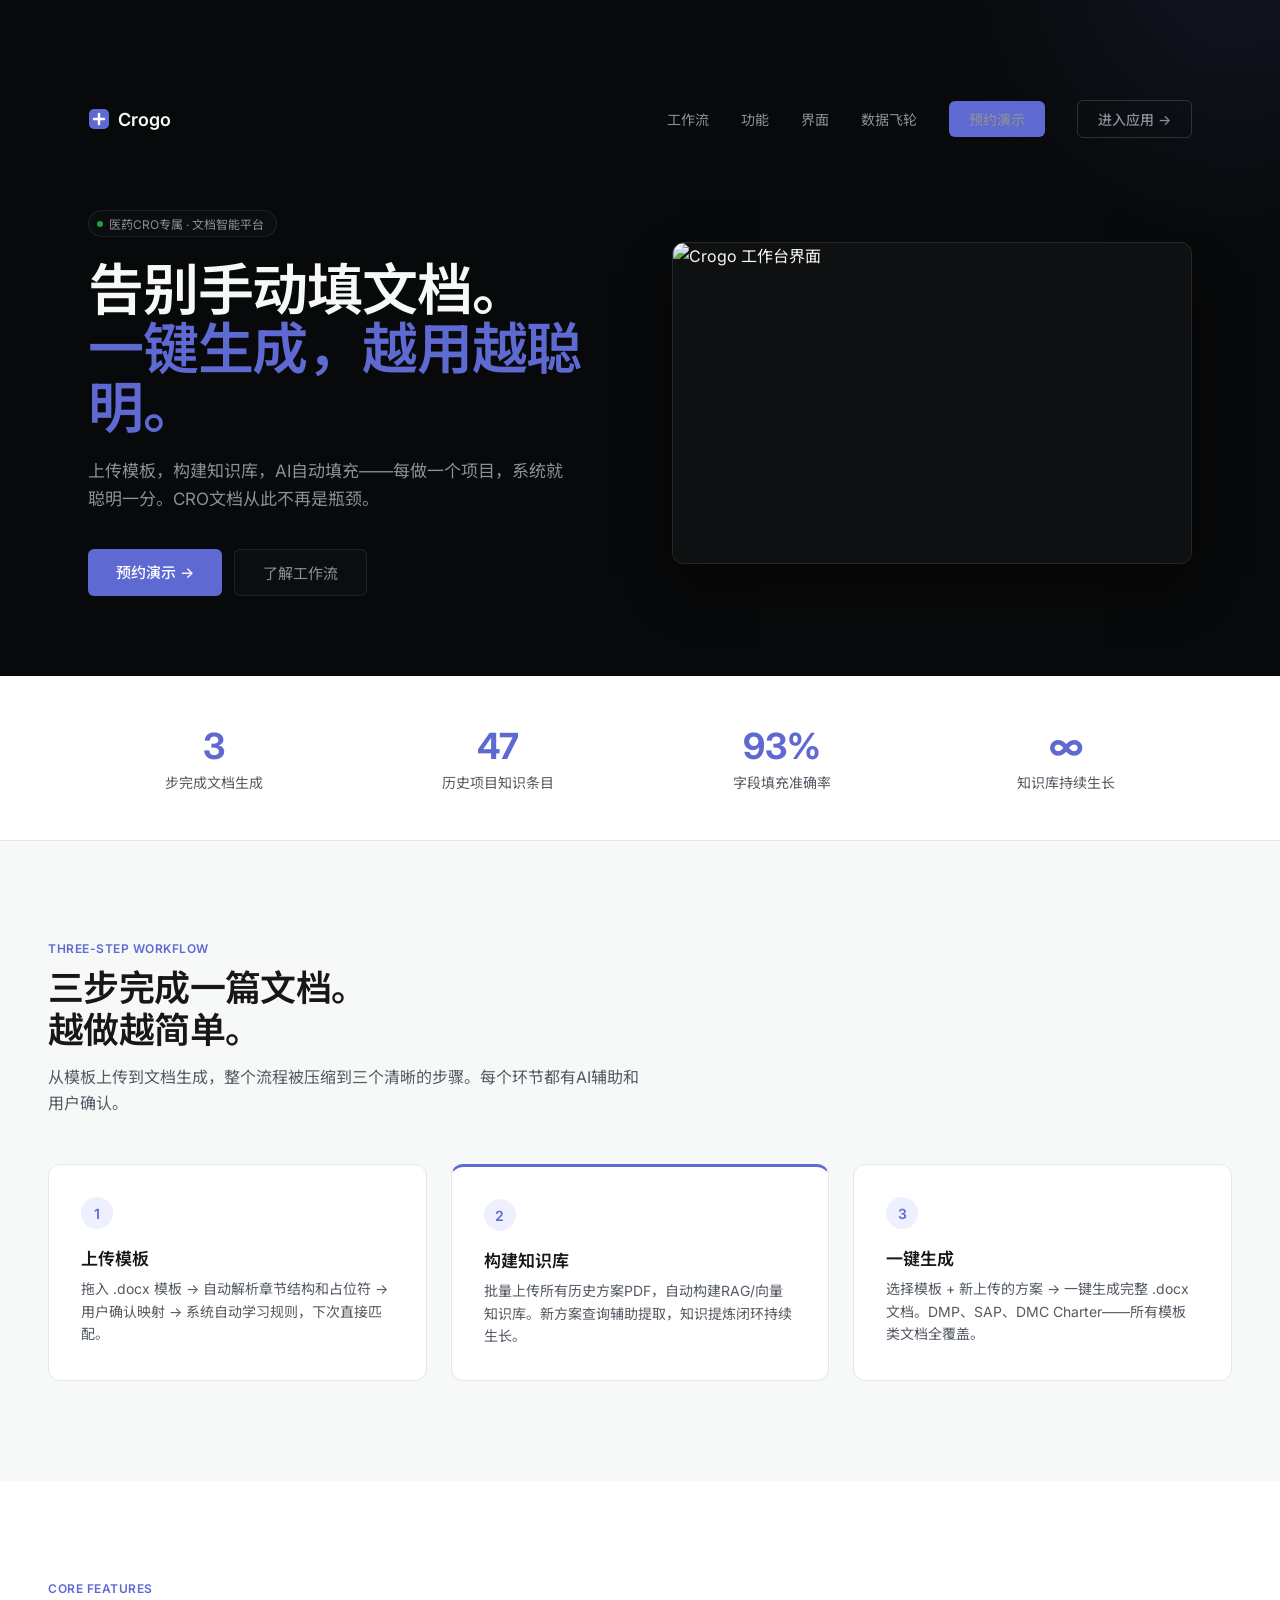
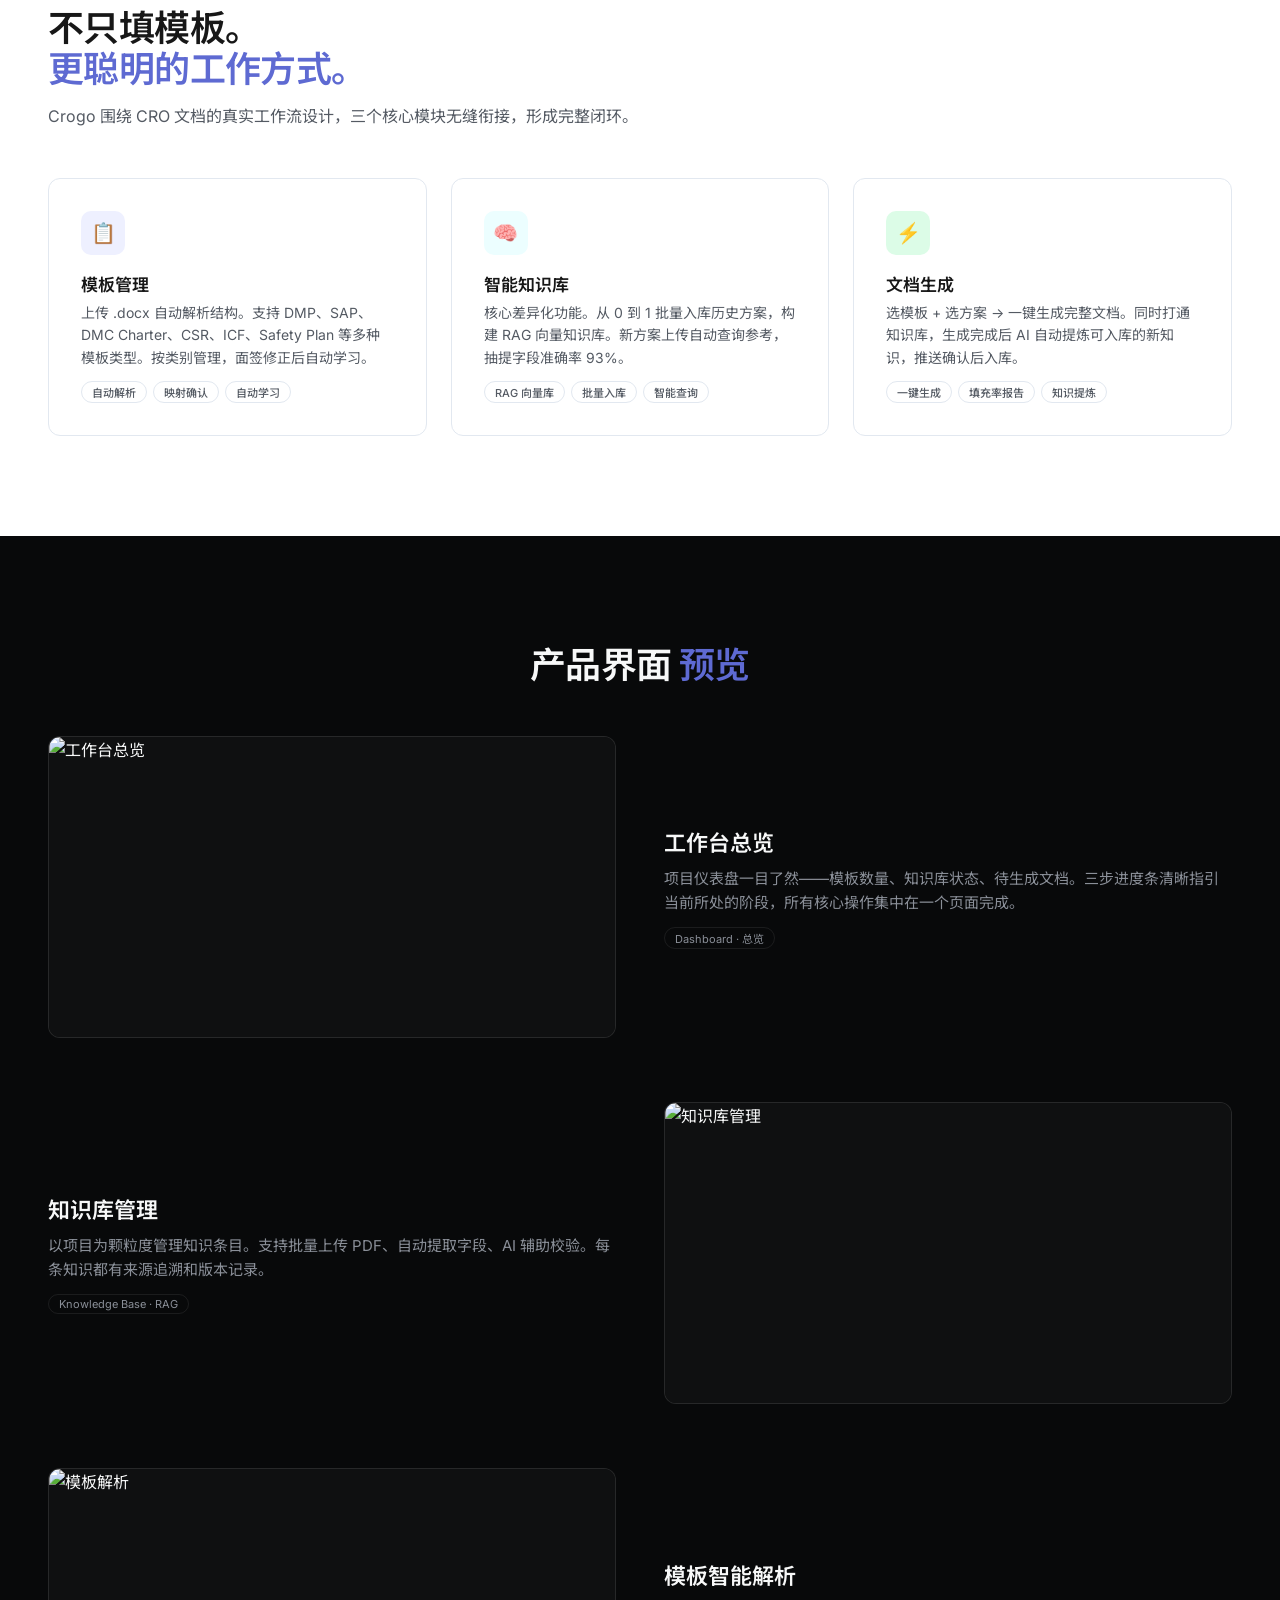
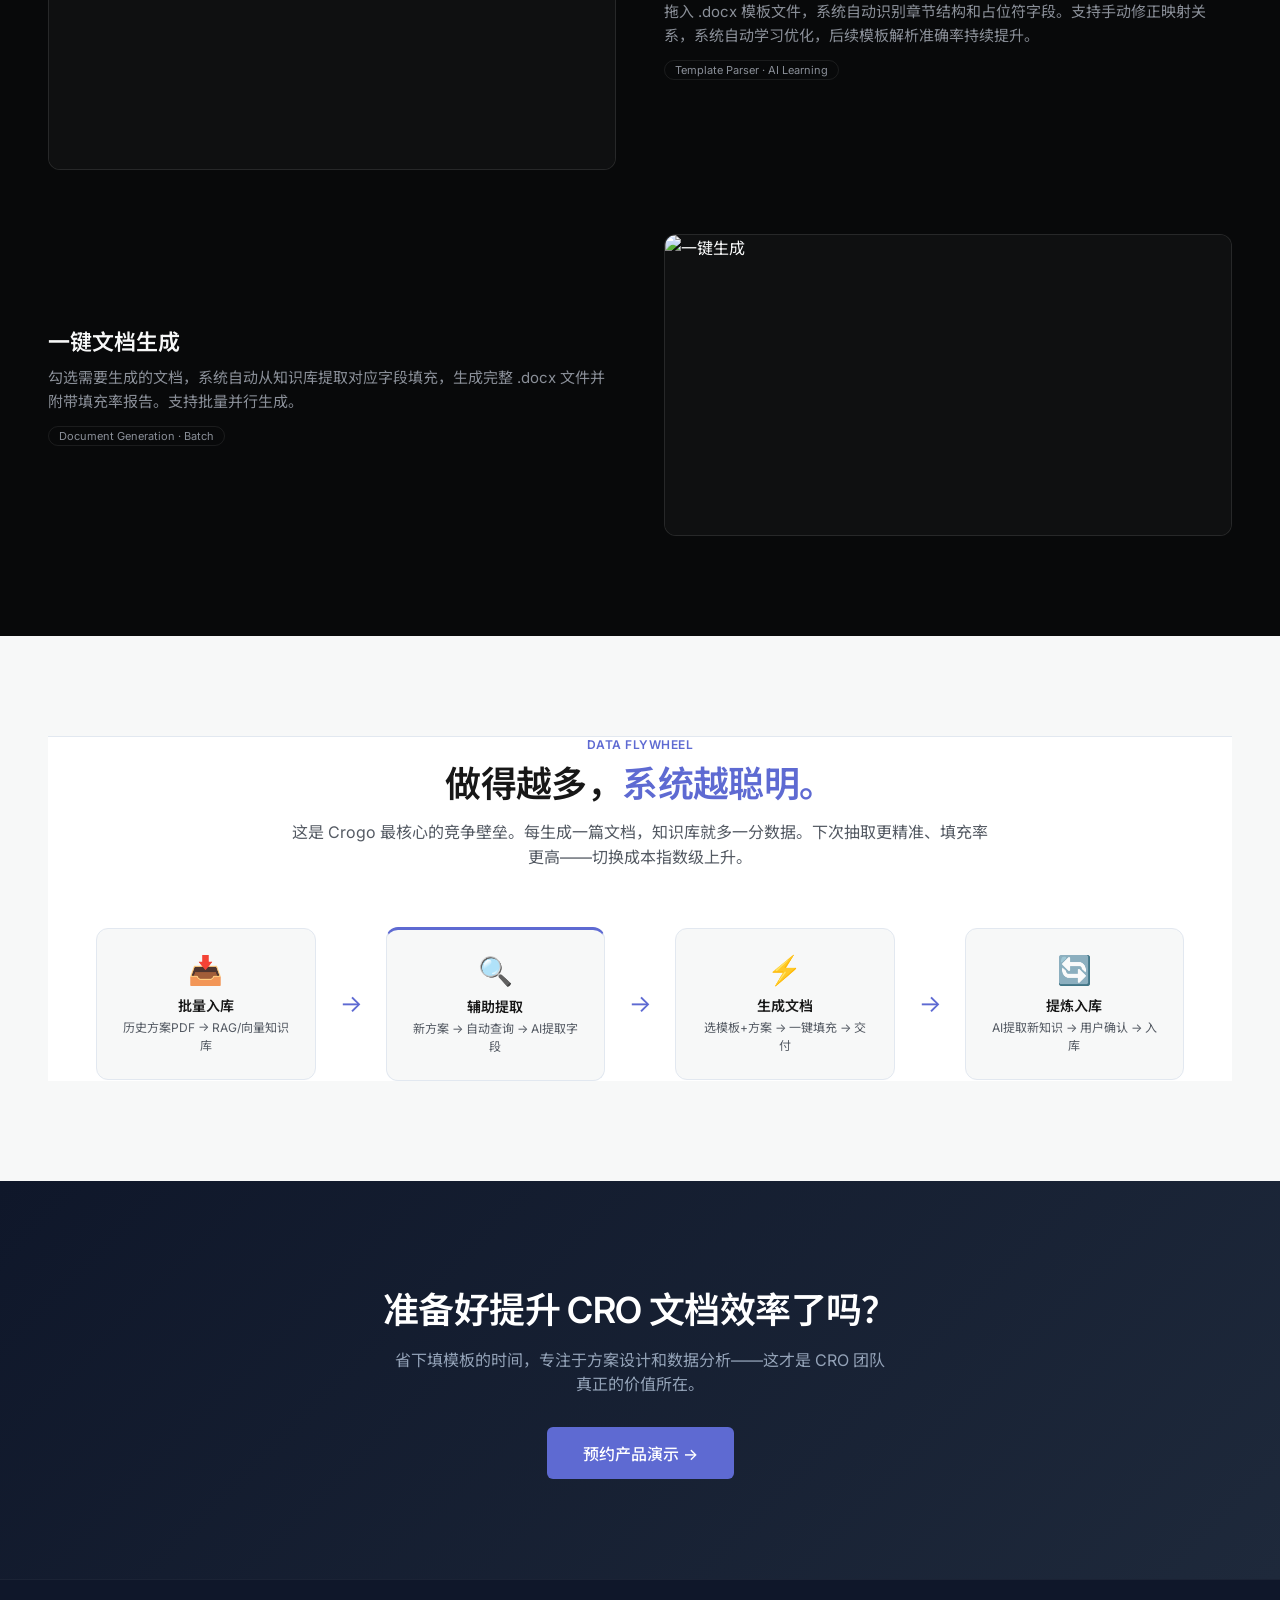
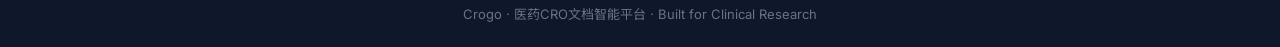
==== index.html @ fb6a1175 "宣传页: 替换 index.html 为产品官网 landing page，应用移至 app/" ====
<!DOCTYPE html>
<html lang="zh-CN">
<head>
<meta charset="UTF-8">
<meta name="viewport" content="width=device-width,initial-scale=1.0">
<title>Crogo · 医药CRO文档智能平台</title>
<link href="https://fonts.googleapis.com/css2?family=Inter:wght@300;400;500;600;700&family=Noto+Sans+SC:wght@400;500;600;700&display=swap" rel="stylesheet">
<style>
*{margin:0;padding:0;box-sizing:border-box}
:root{
  --bg:#f7f8f8;
  --hero-bg:#08090a;
  --surf:#fff;
  --surf-hover:#f3f4f5;
  --text:#171717;
  --text-sec:#545a63;
  --text-ter:#8a8f98;
  --accent:#5e6ad2;
  --accent-hover:#7170ff;
  --accent-soft:#eef0ff;
  --teal:#0891b2;
  --teal-soft:#ecfeff;
  --green:#16a34a;
  --green-bg:#dcfce7;
  --amber:#d97706;
  --amber-bg:#fef3c7;
  --purple:#7c3aed;
  --purple-bg:#f3e8ff;
  --border:#e2e8f0;
  --border-subtle:rgba(255,255,255,.08);
  --navy:#0f172a;
  --navy-light:#1e293b;
  --radius:12px;
  --radius-sm:8px;
}
body{font-family:'Inter','Noto Sans SC',-apple-system,sans-serif;background:var(--bg);color:var(--text);-webkit-font-smoothing:antialiased;overflow-x:hidden}
a{text-decoration:none;color:inherit}

/* ── Hero ── */
.hero{background:var(--hero-bg);color:#f7f8f8;padding:0;position:relative;overflow:hidden}
.hero::after{content:'';position:absolute;top:-50%;right:-20%;width:600px;height:600px;background:radial-gradient(circle,rgba(94,106,210,.12),transparent 70%);pointer-events:none}
.hero-inner{max-width:1200px;margin:0 auto;padding:100px 48px 80px;position:relative;z-index:1}
.hero-nav{display:flex;align-items:center;justify-content:space-between;margin-bottom:72px}
.hero-logo{display:flex;align-items:center;gap:8px;font-size:18px;font-weight:600;color:#f7f8f8}
.hero-logo svg{width:22px;height:22px}
.hero-nav-links{display:flex;align-items:center;gap:32px}
.hero-nav-links a{font-size:14px;color:#8a8f98;transition:.2s}
.hero-nav-links a:hover{color:#f7f8f8}
.hero-nav-cta{background:var(--accent);color:#fff;padding:8px 20px;border-radius:6px;font-size:14px;font-weight:500;transition:.2s}
.hero-nav-cta:hover{background:var(--accent-hover)}
.hero-grid{display:grid;grid-template-columns:1fr 1fr;gap:64px;align-items:center}
.hero-text{max-width:540px}
.hero-badge{display:inline-flex;align-items:center;gap:6px;padding:4px 12px 4px 8px;border-radius:9999px;border:1px solid rgba(255,255,255,.08);font-size:12px;color:#8a8f98;margin-bottom:24px;background:rgba(255,255,255,.02)}
.hero-badge-dot{width:6px;height:6px;border-radius:50%;background:var(--green)}
.hero h1{font-size:56px;font-weight:600;line-height:1.05;letter-spacing:-1.2px;color:#f7f8f8;margin-bottom:20px}
.hero h1 span{color:var(--accent)}
.hero p{font-size:17px;line-height:1.65;color:#8a8f98;margin-bottom:36px;max-width:480px}
.hero-actions{display:flex;gap:12px}
.hero-actions .primary{background:var(--accent);color:#fff;padding:12px 28px;border-radius:6px;font-size:15px;font-weight:500;transition:.2s}
.hero-actions .primary:hover{background:var(--accent-hover)}
.hero-actions .ghost{padding:12px 28px;border-radius:6px;font-size:15px;color:#8a8f98;border:1px solid rgba(255,255,255,.08);background:rgba(255,255,255,.02);transition:.2s}
.hero-actions .ghost:hover{color:#f7f8f8;border-color:rgba(255,255,255,.15)}
.hero-visual{position:relative}
.hero-screenshot{width:100%;border-radius:var(--radius);border:1px solid rgba(255,255,255,.1);box-shadow:0 24px 48px -12px rgba(0,0,0,.6);background:#0f1011;overflow:hidden}
.hero-screenshot img{width:100%;display:block}

/* ── Stats ── */
.stats{background:#fff;border-bottom:1px solid var(--border)}
.stats-inner{max-width:1200px;margin:0 auto;padding:48px;display:grid;grid-template-columns:repeat(4,1fr);gap:32px}
.stat-item{text-align:center}
.stat-num{font-size:36px;font-weight:700;color:var(--accent);margin-bottom:4px}
.stat-label{font-size:14px;color:var(--text-sec)}

/* ── Sections ── */
.section{padding:100px 48px}
.section-inner{max-width:1200px;margin:0 auto}
.section-tag{font-size:12px;font-weight:600;color:var(--accent);text-transform:uppercase;letter-spacing:.5px;margin-bottom:12px}
.section h2{font-size:36px;font-weight:600;line-height:1.15;letter-spacing:-.6px;margin-bottom:14px}
.section h2 span{color:var(--accent)}
.section-desc{font-size:16px;color:var(--text-sec);line-height:1.6;max-width:600px}

/* ── Workflow ── */
.workflow-grid{display:grid;grid-template-columns:repeat(3,1fr);gap:24px;margin-top:48px}
.workflow-card{background:#fff;border:1px solid var(--border);border-radius:var(--radius);padding:32px;transition:.2s}
.workflow-card:hover{border-color:var(--accent);box-shadow:0 4px 24px rgba(94,106,210,.08)}
.workflow-step{width:32px;height:32px;border-radius:50%;background:var(--accent-soft);color:var(--accent);display:flex;align-items:center;justify-content:center;font-size:14px;font-weight:600;margin-bottom:16px}
.workflow-card h3{font-size:17px;font-weight:600;margin-bottom:8px}
.workflow-card p{font-size:14px;color:var(--text-sec);line-height:1.6}

/* ── Features ── */
.section-alt{background:#fff}
.features-grid{display:grid;grid-template-columns:repeat(3,1fr);gap:24px;margin-top:48px}
.feature-card{padding:32px;border-radius:var(--radius);border:1px solid var(--border);transition:.2s;background:#fff}
.feature-card:hover{border-color:var(--accent);box-shadow:0 4px 24px rgba(94,106,210,.08)}
.feature-icon{width:44px;height:44px;border-radius:10px;display:flex;align-items:center;justify-content:center;font-size:20px;margin-bottom:16px}
.feature-card h3{font-size:17px;font-weight:600;margin-bottom:6px}
.feature-card p{font-size:14px;color:var(--text-sec);line-height:1.6;margin-bottom:12px}
.feature-tags{display:flex;flex-wrap:wrap;gap:6px}
.feature-tag{padding:2px 10px;border-radius:9999px;font-size:11px;font-weight:500;border:1px solid var(--border);color:var(--text-sec)}

/* ── Screenshots ── */
.screenshots{padding:100px 48px;background:var(--hero-bg);color:#f7f8f8}
.screenshots-inner{max-width:1200px;margin:0 auto}
.screenshots h2{font-size:36px;font-weight:600;letter-spacing:-.6px;margin-bottom:48px;text-align:center}
.screenshots h2 span{color:var(--accent)}
.gallery{display:flex;flex-direction:column;gap:64px}
.gallery-item{display:grid;grid-template-columns:1fr 1fr;gap:48px;align-items:center}
.gallery-item.reverse{direction:rtl}
.gallery-item.reverse>*{direction:ltr}
.gallery-img{border-radius:var(--radius);border:1px solid rgba(255,255,255,.1);overflow:hidden;background:#0f1011;cursor:pointer;transition:.3s;position:relative}
.gallery-img:hover{transform:scale(1.01);box-shadow:0 12px 40px rgba(0,0,0,.4)}
.gallery-img img{width:100%;display:block}
.gallery-text h3{font-size:22px;font-weight:600;margin-bottom:10px}
.gallery-text p{font-size:15px;color:#8a8f98;line-height:1.6}
.gallery-text .tag{display:inline-block;padding:2px 10px;border-radius:9999px;font-size:11px;border:1px solid rgba(255,255,255,.08);color:#8a8f98;margin-top:12px}

/* ── Flywheel ── */
.flywheel{background:#fff;border-top:1px solid var(--border)}
.flywheel .section-desc{max-width:700px;text-align:center;margin:14px auto 0}
.flywheel-vis{display:flex;align-items:center;justify-content:center;gap:24px;margin-top:56px;padding:0 48px;flex-wrap:wrap}
.flywheel-node{text-align:center;padding:24px;border-radius:var(--radius);background:var(--bg);border:1px solid var(--border);flex:1;min-width:200px;max-width:260px}
.flywheel-node .icon{font-size:28px;margin-bottom:8px}
.flywheel-node h4{font-size:14px;font-weight:600;margin-bottom:4px}
.flywheel-node p{font-size:12px;color:var(--text-sec);line-height:1.5}
.flywheel-arrow{font-size:24px;color:var(--accent);flex-shrink:0}

/* ── CTA ── */
.cta-section{background:linear-gradient(135deg,#0f172a 0%,#1e293b 100%);color:#fff;text-align:center;padding:100px 48px}
.cta-section h2{font-size:36px;font-weight:600;letter-spacing:-.6px;margin-bottom:14px}
.cta-section p{font-size:16px;color:#94a3b8;margin-bottom:32px;max-width:500px;margin-left:auto;margin-right:auto}
.cta-btn{display:inline-flex;align-items:center;gap:8px;background:var(--accent);color:#fff;padding:14px 36px;border-radius:6px;font-size:16px;font-weight:500;transition:.2s}
.cta-btn:hover{background:var(--accent-hover);transform:translateY(-1px)}

/* ── Footer ── */
.footer{background:#0f172a;color:#64748b;text-align:center;padding:24px 48px;font-size:13px;border-top:1px solid rgba(255,255,255,.05)}

/* ── Lightbox ── */
.lightbox{display:none;position:fixed;inset:0;z-index:9999;background:rgba(0,0,0,.92);align-items:center;justify-content:center;cursor:zoom-out;padding:48px}
.lightbox.active{display:flex}
.lightbox img{max-width:90vw;max-height:85vh;border-radius:8px;box-shadow:0 24px 64px rgba(0,0,0,.6)}
.lightbox-caption{position:fixed;bottom:24px;left:50%;transform:translateX(-50%);color:#94a3b8;font-size:14px;background:rgba(0,0,0,.6);padding:8px 16px;border-radius:6px}
.lightbox-nav{position:fixed;top:50%;transform:translateY(-50%);width:48px;height:48px;border-radius:50%;background:rgba(255,255,255,.1);border:none;color:#fff;font-size:20px;cursor:pointer;transition:.2s;display:flex;align-items:center;justify-content:center}
.lightbox-nav:hover{background:rgba(255,255,255,.2)}
.lightbox-prev{left:24px}
.lightbox-next{right:24px}

/* ── Responsive ── */
@media(max-width:900px){
  .hero-grid,.gallery-item,.gallery-item.reverse{grid-template-columns:1fr;direction:ltr}
  .gallery-item.reverse>*{direction:ltr}
  .hero-inner{padding:48px 24px 48px}
  .hero-nav-links{display:none}
  .hero h1{font-size:36px;letter-spacing:-.7px}
  .workflow-grid,.features-grid{grid-template-columns:1fr}
  .stats-inner{grid-template-columns:repeat(2,1fr);padding:32px 24px}
  .section{padding:60px 24px}
  .screenshots{padding:60px 24px}
  .flywheel-vis{flex-direction:column;align-items:center}
  .flywheel-arrow{transform:rotate(90deg)}
  .cta-section{padding:60px 24px}
}
</style>
</head>
<body>

<!-- Hero -->
<div class="hero">
<div class="hero-inner">
  <div class="hero-nav">
    <div class="hero-logo">
      <svg viewBox="0 0 22 22" fill="none"><rect x="1" y="1" width="20" height="20" rx="5" fill="#5e6ad2"/><path d="M6 11h10M11 6v10" stroke="#fff" stroke-width="2.5" stroke-linecap="round"/></svg>
      Crogo
    </div>
    <div class="hero-nav-links">
      <a href="#workflow">工作流</a>
      <a href="#features">功能</a>
      <a href="#screenshots">界面</a>
      <a href="#flywheel">数据飞轮</a>
      <a href="#demo" class="hero-nav-cta">预约演示</a>
      <a href="app/" class="hero-nav-cta" style="background:transparent;border:1px solid rgba(255,255,255,.15)">进入应用 →</a>
    </div>
  </div>
  <div class="hero-grid">
    <div class="hero-text">
      <div class="hero-badge">
        <span class="hero-badge-dot"></span>
        医药CRO专属 · 文档智能平台
      </div>
      <h1>告别手动填文档。<br><span>一键生成，越用越聪明。</span></h1>
      <p>上传模板，构建知识库，AI自动填充——每做一个项目，系统就聪明一分。CRO文档从此不再是瓶颈。</p>
      <div class="hero-actions">
        <a href="#demo" class="primary">预约演示 →</a>
        <a href="#workflow" class="ghost">了解工作流</a>
      </div>
    </div>
    <div class="hero-visual">
      <div class="hero-screenshot" onclick="openLightbox(0)">
        <img src="https://images.unsplash.com/photo-1551288049-bebda4e38f71?w=780&q=80" alt="Crogo 工作台界面" style="background:#0f1011;min-height:320px;object-fit:cover">
      </div>
    </div>
  </div>
</div>
</div>

<!-- Stats -->
<div class="stats">
<div class="stats-inner">
  <div class="stat-item"><div class="stat-num">3</div><div class="stat-label">步完成文档生成</div></div>
  <div class="stat-item"><div class="stat-num">47</div><div class="stat-label">历史项目知识条目</div></div>
  <div class="stat-item"><div class="stat-num">93%</div><div class="stat-label">字段填充准确率</div></div>
  <div class="stat-item"><div class="stat-num">∞</div><div class="stat-label">知识库持续生长</div></div>
</div>
</div>

<!-- Workflow -->
<div class="section" id="workflow">
<div class="section-inner">
  <div class="section-tag">Three-Step Workflow</div>
  <h2>三步完成一篇文档。<br>越做越简单。</h2>
  <p class="section-desc">从模板上传到文档生成，整个流程被压缩到三个清晰的步骤。每个环节都有AI辅助和用户确认。</p>
  <div class="workflow-grid">
    <div class="workflow-card">
      <div class="workflow-step">1</div>
      <h3>上传模板</h3>
      <p>拖入 .docx 模板 → 自动解析章节结构和占位符 → 用户确认映射 → 系统自动学习规则，下次直接匹配。</p>
    </div>
    <div class="workflow-card" style="border-top:3px solid var(--accent)">
      <div class="workflow-step">2</div>
      <h3>构建知识库</h3>
      <p>批量上传所有历史方案PDF，自动构建RAG/向量知识库。新方案查询辅助提取，知识提炼闭环持续生长。</p>
    </div>
    <div class="workflow-card">
      <div class="workflow-step">3</div>
      <h3>一键生成</h3>
      <p>选择模板 + 新上传的方案 → 一键生成完整 .docx 文档。DMP、SAP、DMC Charter——所有模板类文档全覆盖。</p>
    </div>
  </div>
</div>
</div>

<!-- Features -->
<div class="section section-alt" id="features">
<div class="section-inner">
  <div class="section-tag">Core Features</div>
  <h2>不只填模板。<br><span>更聪明的工作方式。</span></h2>
  <p class="section-desc">Crogo 围绕 CRO 文档的真实工作流设计，三个核心模块无缝衔接，形成完整闭环。</p>
  <div class="features-grid">
    <div class="feature-card">
      <div class="feature-icon" style="background:var(--accent-soft);color:var(--accent)">📋</div>
      <h3>模板管理</h3>
      <p>上传 .docx 自动解析结构。支持 DMP、SAP、DMC Charter、CSR、ICF、Safety Plan 等多种模板类型。按类别管理，面签修正后自动学习。</p>
      <div class="feature-tags">
        <span class="feature-tag">自动解析</span>
        <span class="feature-tag">映射确认</span>
        <span class="feature-tag">自动学习</span>
      </div>
    </div>
    <div class="feature-card">
      <div class="feature-icon" style="background:var(--teal-soft);color:var(--teal)">🧠</div>
      <h3>智能知识库</h3>
      <p>核心差异化功能。从 0 到 1 批量入库历史方案，构建 RAG 向量知识库。新方案上传自动查询参考，抽提字段准确率 93%。</p>
      <div class="feature-tags">
        <span class="feature-tag">RAG 向量库</span>
        <span class="feature-tag">批量入库</span>
        <span class="feature-tag">智能查询</span>
      </div>
    </div>
    <div class="feature-card">
      <div class="feature-icon" style="background:var(--green-bg);color:var(--green)">⚡</div>
      <h3>文档生成</h3>
      <p>选模板 + 选方案 → 一键生成完整文档。同时打通知识库，生成完成后 AI 自动提炼可入库的新知识，推送确认后入库。</p>
      <div class="feature-tags">
        <span class="feature-tag">一键生成</span>
        <span class="feature-tag">填充率报告</span>
        <span class="feature-tag">知识提炼</span>
      </div>
    </div>
  </div>
</div>
</div>

<!-- Screenshots -->
<div class="screenshots" id="screenshots">
<div class="screenshots-inner">
  <h2>产品界面 <span>预览</span></h2>
  <div class="gallery" id="gallery">
    
    <div class="gallery-item">
      <div class="gallery-img" onclick="openLightbox(0)">
        <img src="https://images.unsplash.com/photo-1551288049-bebda4e38f71?w=780&q=80" alt="工作台总览" style="min-height:300px;object-fit:cover;background:#0f1011">
      </div>
      <div class="gallery-text">
        <h3>工作台总览</h3>
        <p>项目仪表盘一目了然——模板数量、知识库状态、待生成文档。三步进度条清晰指引当前所处的阶段，所有核心操作集中在一个页面完成。</p>
        <span class="tag">Dashboard · 总览</span>
      </div>
    </div>

    <div class="gallery-item reverse">
      <div class="gallery-img" onclick="openLightbox(1)">
        <img src="https://images.unsplash.com/photo-1555949963-aa79dcee981c?w=780&q=80" alt="知识库管理" style="min-height:300px;object-fit:cover;background:#0f1011">
      </div>
      <div class="gallery-text">
        <h3>知识库管理</h3>
        <p>以项目为颗粒度管理知识条目。支持批量上传 PDF、自动提取字段、AI 辅助校验。每条知识都有来源追溯和版本记录。</p>
        <span class="tag">Knowledge Base · RAG</span>
      </div>
    </div>

    <div class="gallery-item">
      <div class="gallery-img" onclick="openLightbox(2)">
        <img src="https://images.unsplash.com/photo-1460925895917-afdab827c52f?w=780&q=80" alt="模板解析" style="min-height:300px;object-fit:cover;background:#0f1011">
      </div>
      <div class="gallery-text">
        <h3>模板智能解析</h3>
        <p>拖入 .docx 模板文件，系统自动识别章节结构和占位符字段。支持手动修正映射关系，系统自动学习优化，后续模板解析准确率持续提升。</p>
        <span class="tag">Template Parser · AI Learning</span>
      </div>
    </div>

    <div class="gallery-item reverse">
      <div class="gallery-img" onclick="openLightbox(3)">
        <img src="https://images.unsplash.com/photo-1553877522-43269d4ea984?w=780&q=80" alt="一键生成" style="min-height:300px;object-fit:cover;background:#0f1011">
      </div>
      <div class="gallery-text">
        <h3>一键文档生成</h3>
        <p>勾选需要生成的文档，系统自动从知识库提取对应字段填充，生成完整 .docx 文件并附带填充率报告。支持批量并行生成。</p>
        <span class="tag">Document Generation · Batch</span>
      </div>
    </div>

  </div>
</div>
</div>

<!-- Flywheel -->
<div class="section" id="flywheel">
<div class="section-inner flywheel">
  <div style="text-align:center">
    <div class="section-tag" style="text-align:center">Data Flywheel</div>
    <h2 style="text-align:center">做得越多，<span>系统越聪明。</span></h2>
    <p class="section-desc">这是 Crogo 最核心的竞争壁垒。每生成一篇文档，知识库就多一分数据。下次抽取更精准、填充率更高——切换成本指数级上升。</p>
  </div>
  <div class="flywheel-vis">
    <div class="flywheel-node">
      <div class="icon">📥</div>
      <h4>批量入库</h4>
      <p>历史方案PDF → RAG/向量知识库</p>
    </div>
    <div class="flywheel-arrow">→</div>
    <div class="flywheel-node" style="border-top:3px solid var(--accent)">
      <div class="icon">🔍</div>
      <h4>辅助提取</h4>
      <p>新方案 → 自动查询 → AI提取字段</p>
    </div>
    <div class="flywheel-arrow">→</div>
    <div class="flywheel-node">
      <div class="icon">⚡</div>
      <h4>生成文档</h4>
      <p>选模板+方案 → 一键填充 → 交付</p>
    </div>
    <div class="flywheel-arrow">→</div>
    <div class="flywheel-node">
      <div class="icon">🔄</div>
      <h4>提炼入库</h4>
      <p>AI提取新知识 → 用户确认 → 入库</p>
    </div>
  </div>
</div>
</div>

<!-- CTA -->
<div class="cta-section" id="demo">
  <h2>准备好提升 CRO 文档效率了吗？</h2>
  <p>省下填模板的时间，专注于方案设计和数据分析——这才是 CRO 团队真正的价值所在。</p>
  <a href="#" class="cta-btn">预约产品演示 →</a>
</div>

<!-- Footer -->
<div class="footer">
  Crogo · 医药CRO文档智能平台 · Built for Clinical Research
</div>

<!-- Lightbox -->
<div class="lightbox" id="lightbox" onclick="closeLightbox(event)">
  <button class="lightbox-nav lightbox-prev" onclick="event.stopPropagation();navigateLightbox(-1)">←</button>
  <img id="lightbox-img" src="" alt="">
  <div class="lightbox-caption" id="lightbox-caption"></div>
  <button class="lightbox-nav lightbox-next" onclick="event.stopPropagation();navigateLightbox(1)">→</button>
</div>

<script>
const screenshots = [
  { src: 'https://images.unsplash.com/photo-1551288049-bebda4e38f71?w=1440&q=80', caption: '工作台总览 · 项目仪表盘' },
  { src: 'https://images.unsplash.com/photo-1555949963-aa79dcee981c?w=1440&q=80', caption: '知识库管理 · RAG 向量知识库' },
  { src: 'https://images.unsplash.com/photo-1460925895917-afdab827c52f?w=1440&q=80', caption: '模板智能解析 · 章节结构自动识别' },
  { src: 'https://images.unsplash.com/photo-1553877522-43269d4ea984?w=1440&q=80', caption: '一键文档生成 · 批量填充' }
];
let currentIdx = 0;

function openLightbox(idx) {
  currentIdx = idx;
  const lb = document.getElementById('lightbox');
  const img = document.getElementById('lightbox-img');
  const cap = document.getElementById('lightbox-caption');
  img.src = screenshots[idx].src;
  cap.textContent = screenshots[idx].caption;
  document.addEventListener('keydown', onKeyDown);
  lb.classList.add('active');
  document.body.style.overflow = 'hidden';
}

function closeLightbox(e) {
  if(e && e.target !== e.currentTarget) return;
  document.getElementById('lightbox').classList.remove('active');
  document.removeEventListener('keydown', onKeyDown);
  document.body.style.overflow = '';
}

function navigateLightbox(dir) {
  currentIdx = (currentIdx + dir + screenshots.length) % screenshots.length;
  const img = document.getElementById('lightbox-img');
  const cap = document.getElementById('lightbox-caption');
  img.src = screenshots[currentIdx].src;
  cap.textContent = screenshots[currentIdx].caption;
}

function onKeyDown(e) {
  if(e.key === 'Escape') closeLightbox(e);
  if(e.key === 'ArrowLeft') navigateLightbox(-1);
  if(e.key === 'ArrowRight') navigateLightbox(1);
}
</script>
</body>
</html>
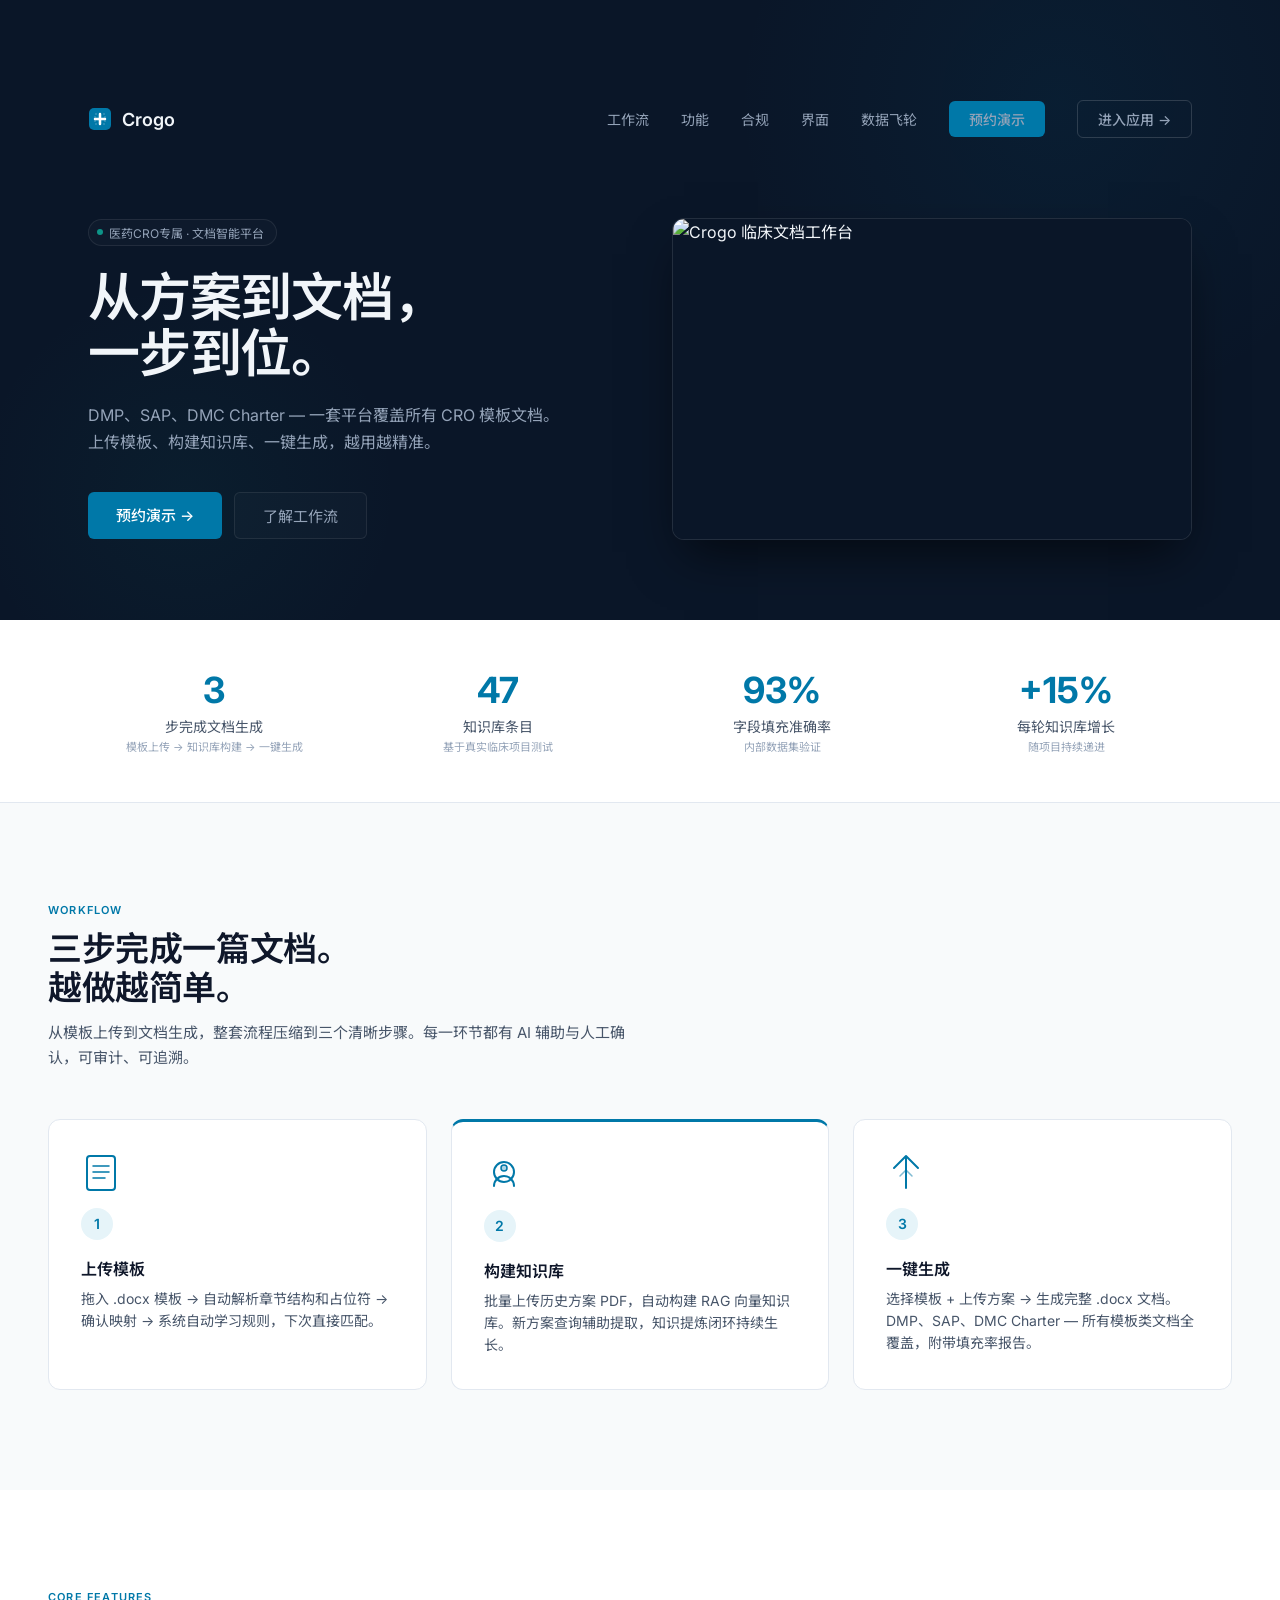
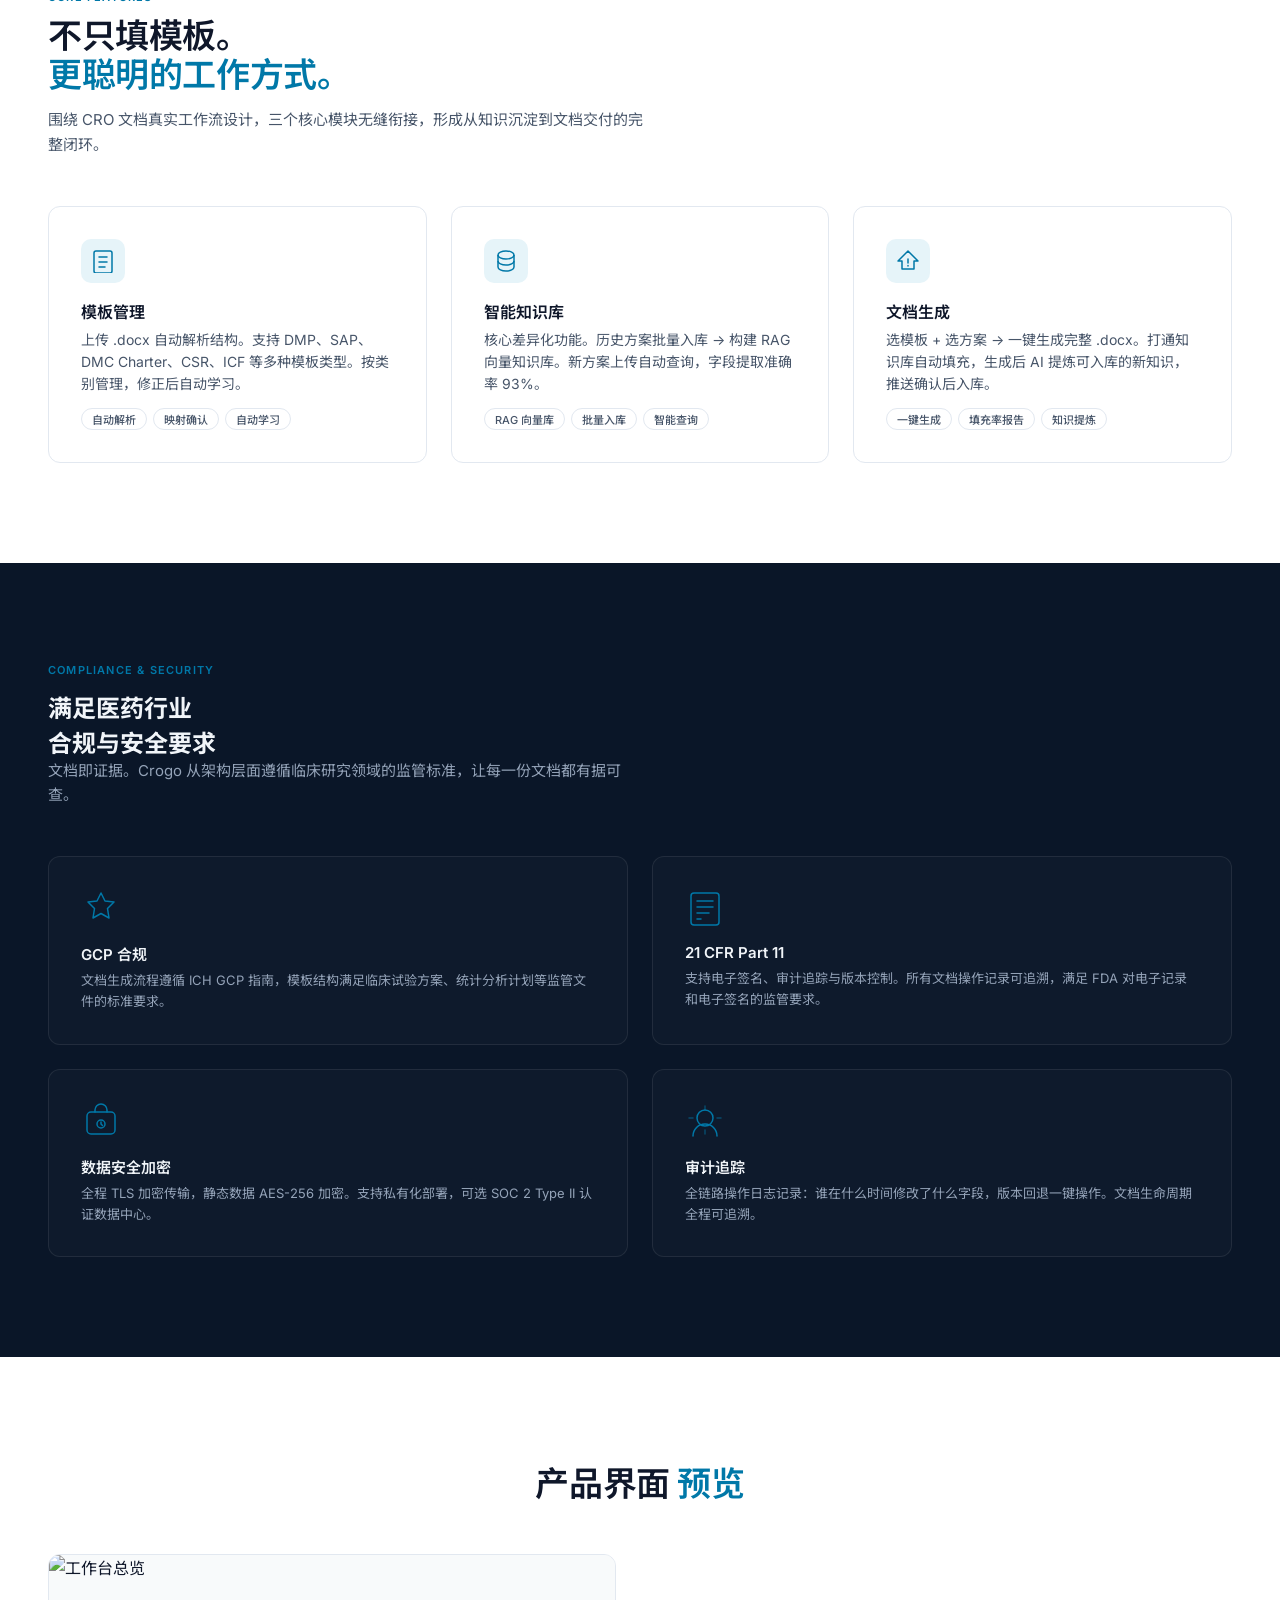
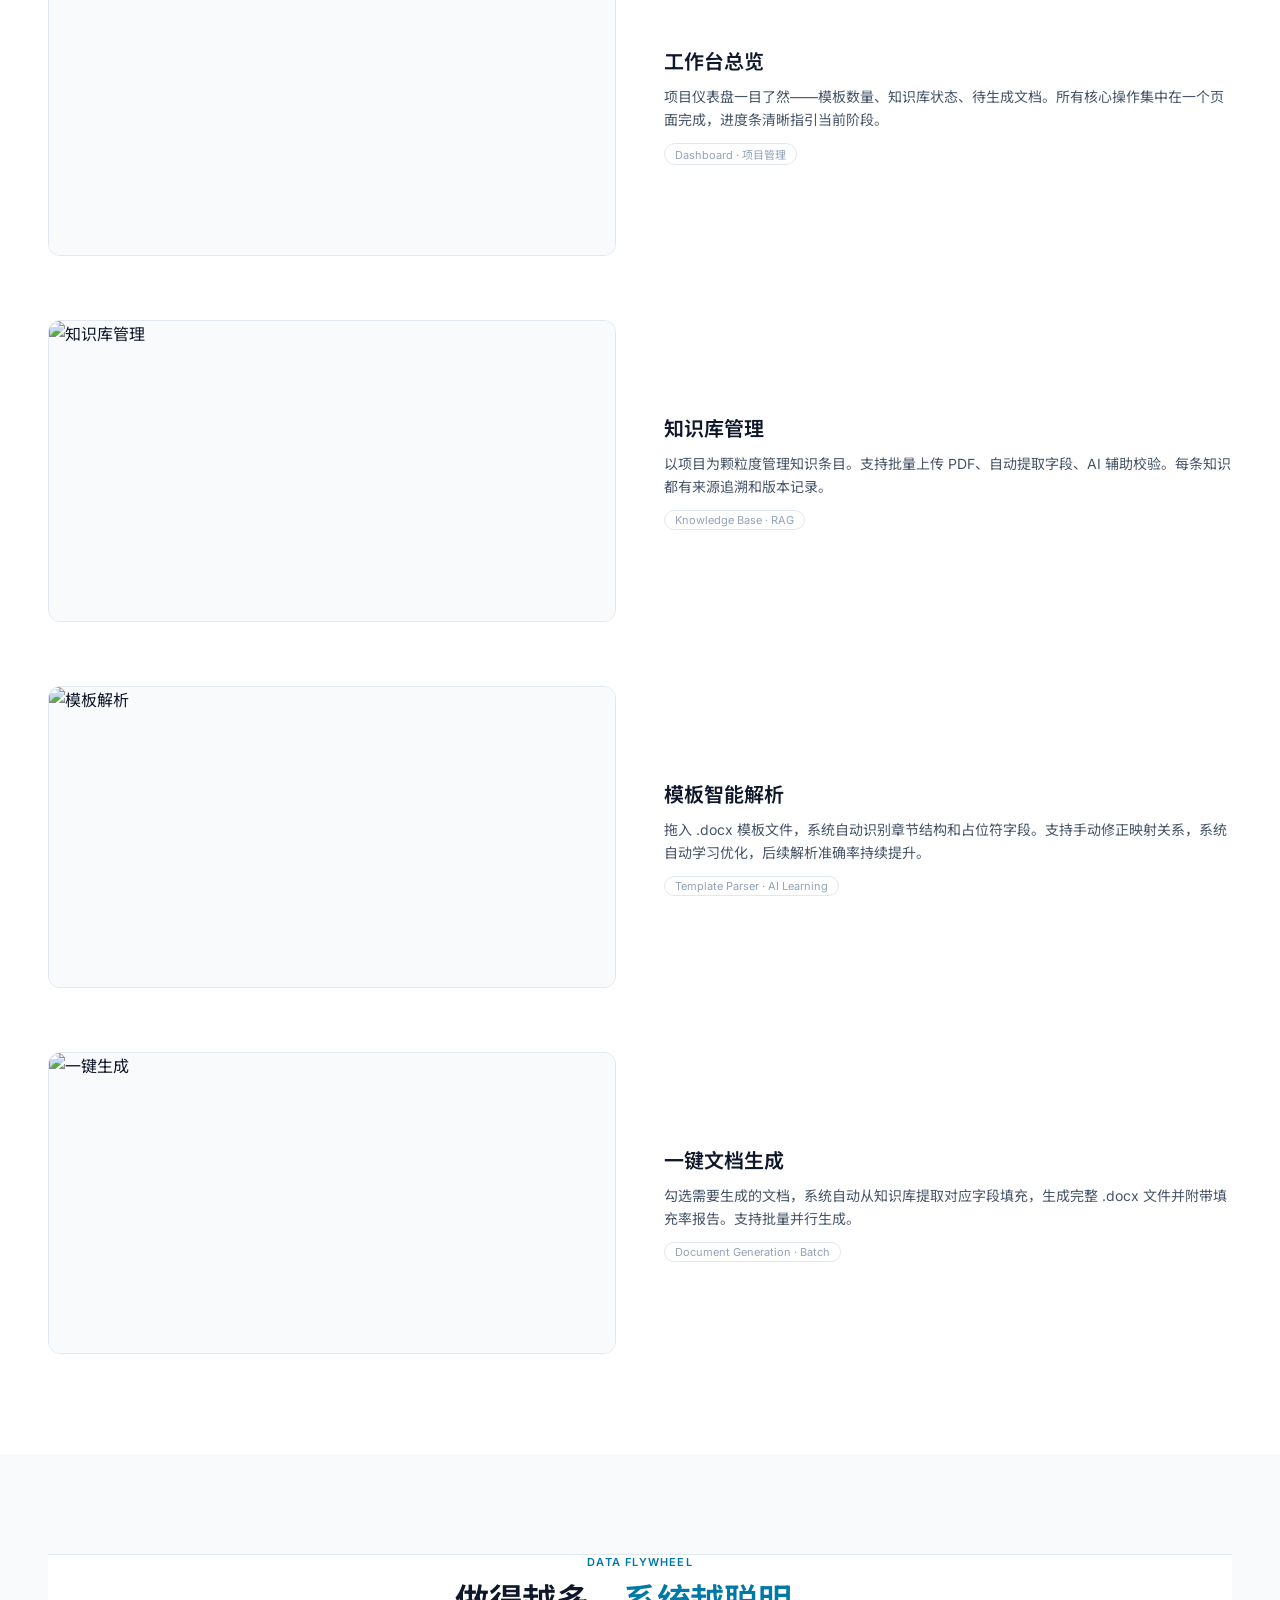
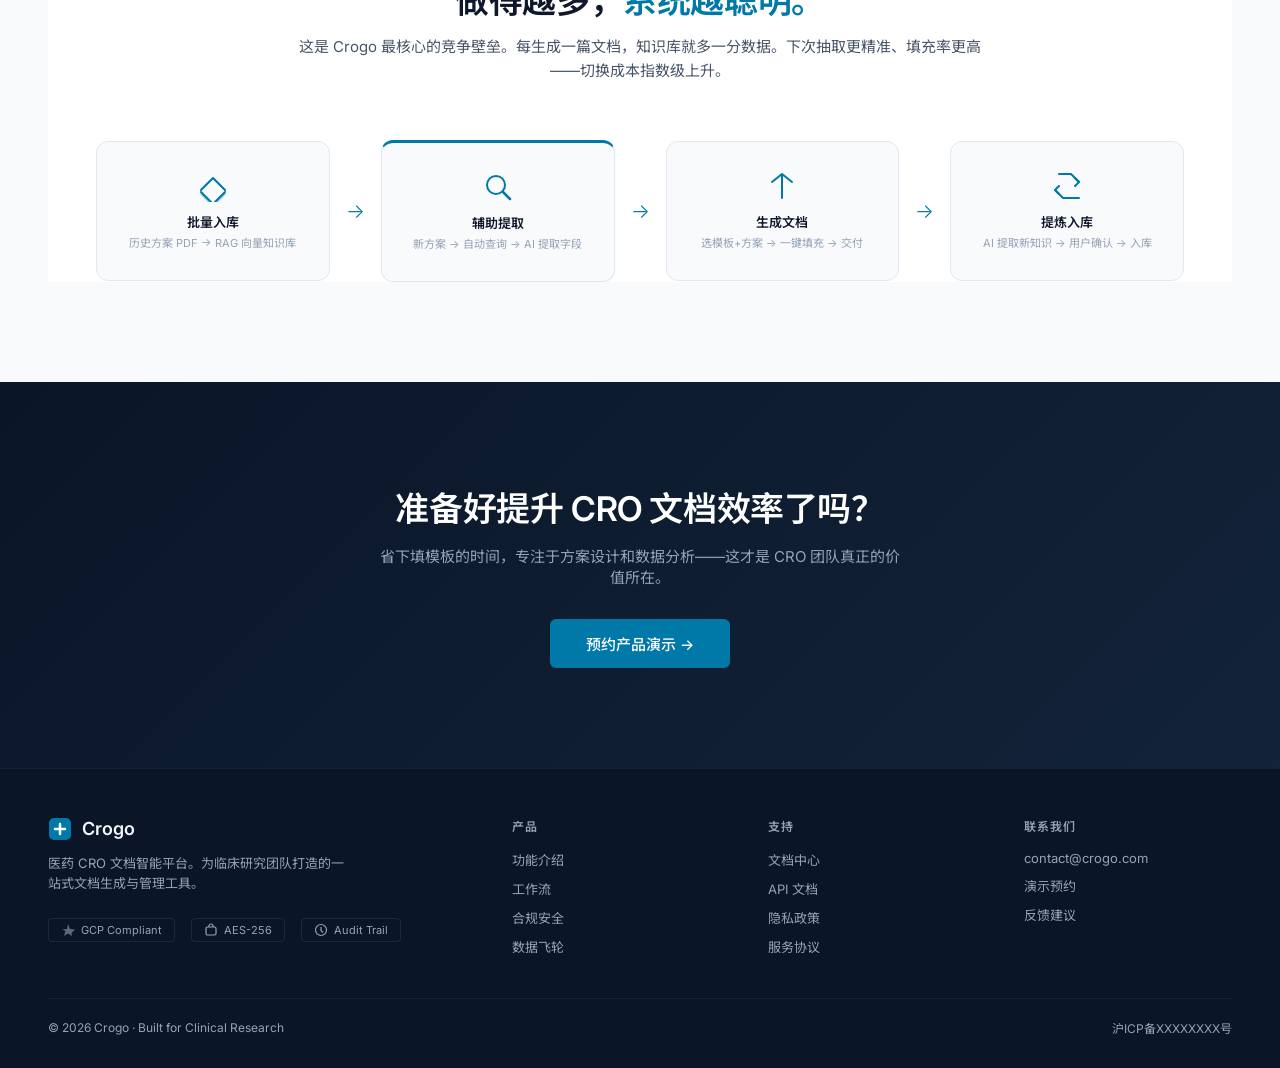
==== commit 31be8ae3: "redesign: medical-grade UI — navy palette, SVG icons, compliance section, improved copy" ====
--- a/index.html
+++ b/index.html
@@ -8,131 +8,157 @@
 <style>
 *{margin:0;padding:0;box-sizing:border-box}
 :root{
-  --bg:#f7f8f8;
-  --hero-bg:#08090a;
+  --navy:#0a1628;
+  --navy-light:#132339;
+  --navy-mid:#1a2d45;
   --surf:#fff;
-  --surf-hover:#f3f4f5;
-  --text:#171717;
-  --text-sec:#545a63;
-  --text-ter:#8a8f98;
-  --accent:#5e6ad2;
-  --accent-hover:#7170ff;
-  --accent-soft:#eef0ff;
-  --teal:#0891b2;
-  --teal-soft:#ecfeff;
+  --surf-alt:#f8fafb;
+  --text:#0f172a;
+  --text-sec:#475569;
+  --text-ter:#94a3b8;
+  --accent:#0078a8;
+  --accent-hover:#008fc9;
+  --accent-soft:#e6f4f9;
+  --accent-dark:#005c82;
+  --teal:#0d9488;
+  --teal-soft:#eef9f8;
   --green:#16a34a;
-  --green-bg:#dcfce7;
+  --green-soft:#dcfce7;
   --amber:#d97706;
-  --amber-bg:#fef3c7;
-  --purple:#7c3aed;
-  --purple-bg:#f3e8ff;
+  --amber-soft:#fef3c7;
   --border:#e2e8f0;
-  --border-subtle:rgba(255,255,255,.08);
-  --navy:#0f172a;
-  --navy-light:#1e293b;
+  --border-soft:rgba(255,255,255,.08);
   --radius:12px;
   --radius-sm:8px;
 }
-body{font-family:'Inter','Noto Sans SC',-apple-system,sans-serif;background:var(--bg);color:var(--text);-webkit-font-smoothing:antialiased;overflow-x:hidden}
+body{font-family:'Inter','Noto Sans SC',-apple-system,sans-serif;background:var(--surf-alt);color:var(--text);-webkit-font-smoothing:antialiased;overflow-x:hidden}
 a{text-decoration:none;color:inherit}
+img{max-width:100%;height:auto}
 
 /* ── Hero ── */
-.hero{background:var(--hero-bg);color:#f7f8f8;padding:0;position:relative;overflow:hidden}
-.hero::after{content:'';position:absolute;top:-50%;right:-20%;width:600px;height:600px;background:radial-gradient(circle,rgba(94,106,210,.12),transparent 70%);pointer-events:none}
+.hero{background:var(--navy);color:#f1f5f9;padding:0;position:relative;overflow:hidden}
+.hero::before{content:'';position:absolute;top:-40%;right:-10%;width:700px;height:700px;background:radial-gradient(circle,rgba(0,120,168,.08),transparent 65%);pointer-events:none}
+.hero::after{content:'';position:absolute;bottom:-20%;left:-5%;width:500px;height:500px;background:radial-gradient(circle,rgba(13,148,136,.06),transparent 60%);pointer-events:none}
 .hero-inner{max-width:1200px;margin:0 auto;padding:100px 48px 80px;position:relative;z-index:1}
-.hero-nav{display:flex;align-items:center;justify-content:space-between;margin-bottom:72px}
-.hero-logo{display:flex;align-items:center;gap:8px;font-size:18px;font-weight:600;color:#f7f8f8}
-.hero-logo svg{width:22px;height:22px}
+.hero-nav{display:flex;align-items:center;justify-content:space-between;margin-bottom:80px}
+.hero-logo{display:flex;align-items:center;gap:10px;font-size:18px;font-weight:600;color:#f1f5f9}
+.hero-logo svg{width:24px;height:24px}
 .hero-nav-links{display:flex;align-items:center;gap:32px}
-.hero-nav-links a{font-size:14px;color:#8a8f98;transition:.2s}
-.hero-nav-links a:hover{color:#f7f8f8}
+.hero-nav-links a{font-size:14px;color:var(--text-ter);transition:.2s}
+.hero-nav-links a:hover{color:#f1f5f9}
 .hero-nav-cta{background:var(--accent);color:#fff;padding:8px 20px;border-radius:6px;font-size:14px;font-weight:500;transition:.2s}
 .hero-nav-cta:hover{background:var(--accent-hover)}
 .hero-grid{display:grid;grid-template-columns:1fr 1fr;gap:64px;align-items:center}
 .hero-text{max-width:540px}
-.hero-badge{display:inline-flex;align-items:center;gap:6px;padding:4px 12px 4px 8px;border-radius:9999px;border:1px solid rgba(255,255,255,.08);font-size:12px;color:#8a8f98;margin-bottom:24px;background:rgba(255,255,255,.02)}
-.hero-badge-dot{width:6px;height:6px;border-radius:50%;background:var(--green)}
-.hero h1{font-size:56px;font-weight:600;line-height:1.05;letter-spacing:-1.2px;color:#f7f8f8;margin-bottom:20px}
+.hero-badge{display:inline-flex;align-items:center;gap:6px;padding:4px 12px 4px 8px;border-radius:9999px;border:1px solid rgba(255,255,255,.08);font-size:12px;color:var(--text-ter);margin-bottom:24px;background:rgba(255,255,255,.02)}
+.hero-badge-dot{width:6px;height:6px;border-radius:50%;background:var(--teal)}
+.hero h1{font-size:52px;font-weight:600;line-height:1.08;letter-spacing:-1.2px;color:#f1f5f9;margin-bottom:20px}
 .hero h1 span{color:var(--accent)}
-.hero p{font-size:17px;line-height:1.65;color:#8a8f98;margin-bottom:36px;max-width:480px}
+.hero p{font-size:16px;line-height:1.7;color:var(--text-ter);margin-bottom:36px;max-width:480px}
 .hero-actions{display:flex;gap:12px}
 .hero-actions .primary{background:var(--accent);color:#fff;padding:12px 28px;border-radius:6px;font-size:15px;font-weight:500;transition:.2s}
 .hero-actions .primary:hover{background:var(--accent-hover)}
-.hero-actions .ghost{padding:12px 28px;border-radius:6px;font-size:15px;color:#8a8f98;border:1px solid rgba(255,255,255,.08);background:rgba(255,255,255,.02);transition:.2s}
-.hero-actions .ghost:hover{color:#f7f8f8;border-color:rgba(255,255,255,.15)}
+.hero-actions .ghost{padding:12px 28px;border-radius:6px;font-size:15px;color:var(--text-ter);border:1px solid rgba(255,255,255,.08);background:rgba(255,255,255,.02);transition:.2s}
+.hero-actions .ghost:hover{color:#f1f5f9;border-color:rgba(255,255,255,.15)}
 .hero-visual{position:relative}
-.hero-screenshot{width:100%;border-radius:var(--radius);border:1px solid rgba(255,255,255,.1);box-shadow:0 24px 48px -12px rgba(0,0,0,.6);background:#0f1011;overflow:hidden}
+.hero-screenshot{width:100%;border-radius:var(--radius);border:1px solid rgba(255,255,255,.1);box-shadow:0 24px 48px -12px rgba(0,0,0,.6);background:var(--navy);overflow:hidden}
 .hero-screenshot img{width:100%;display:block}
 
 /* ── Stats ── */
-.stats{background:#fff;border-bottom:1px solid var(--border)}
+.stats{background:var(--surf);border-bottom:1px solid var(--border)}
 .stats-inner{max-width:1200px;margin:0 auto;padding:48px;display:grid;grid-template-columns:repeat(4,1fr);gap:32px}
 .stat-item{text-align:center}
 .stat-num{font-size:36px;font-weight:700;color:var(--accent);margin-bottom:4px}
-.stat-label{font-size:14px;color:var(--text-sec)}
+.stat-label{font-size:14px;color:var(--text-sec);margin-bottom:2px}
+.stat-source{font-size:11px;color:var(--text-ter)}
 
 /* ── Sections ── */
 .section{padding:100px 48px}
 .section-inner{max-width:1200px;margin:0 auto}
-.section-tag{font-size:12px;font-weight:600;color:var(--accent);text-transform:uppercase;letter-spacing:.5px;margin-bottom:12px}
-.section h2{font-size:36px;font-weight:600;line-height:1.15;letter-spacing:-.6px;margin-bottom:14px}
+.section-tag{font-size:11px;font-weight:600;color:var(--accent);text-transform:uppercase;letter-spacing:1.2px;margin-bottom:12px}
+.section h2{font-size:34px;font-weight:600;line-height:1.15;letter-spacing:-.4px;margin-bottom:14px}
 .section h2 span{color:var(--accent)}
-.section-desc{font-size:16px;color:var(--text-sec);line-height:1.6;max-width:600px}
+.section-desc{font-size:15px;color:var(--text-sec);line-height:1.65;max-width:600px}
+.section-alt{background:var(--surf)}
+.section-dark{background:var(--navy);color:#f1f5f9;padding:100px 48px}
+.section-dark .section-tag{color:var(--accent)}
+.section-dark h2{color:#f1f5f9}
+.section-dark .section-desc{color:var(--text-ter)}
 
 /* ── Workflow ── */
 .workflow-grid{display:grid;grid-template-columns:repeat(3,1fr);gap:24px;margin-top:48px}
-.workflow-card{background:#fff;border:1px solid var(--border);border-radius:var(--radius);padding:32px;transition:.2s}
-.workflow-card:hover{border-color:var(--accent);box-shadow:0 4px 24px rgba(94,106,210,.08)}
+.workflow-card{background:var(--surf);border:1px solid var(--border);border-radius:var(--radius);padding:32px;transition:.3s}
+.workflow-card:hover{border-color:var(--accent);box-shadow:0 8px 32px rgba(0,120,168,.08)}
 .workflow-step{width:32px;height:32px;border-radius:50%;background:var(--accent-soft);color:var(--accent);display:flex;align-items:center;justify-content:center;font-size:14px;font-weight:600;margin-bottom:16px}
-.workflow-card h3{font-size:17px;font-weight:600;margin-bottom:8px}
+.workflow-icon{width:40px;height:40px;margin-bottom:16px;color:var(--accent)}
+.workflow-card h3{font-size:16px;font-weight:600;margin-bottom:8px}
 .workflow-card p{font-size:14px;color:var(--text-sec);line-height:1.6}
 
 /* ── Features ── */
-.section-alt{background:#fff}
 .features-grid{display:grid;grid-template-columns:repeat(3,1fr);gap:24px;margin-top:48px}
-.feature-card{padding:32px;border-radius:var(--radius);border:1px solid var(--border);transition:.2s;background:#fff}
-.feature-card:hover{border-color:var(--accent);box-shadow:0 4px 24px rgba(94,106,210,.08)}
-.feature-icon{width:44px;height:44px;border-radius:10px;display:flex;align-items:center;justify-content:center;font-size:20px;margin-bottom:16px}
-.feature-card h3{font-size:17px;font-weight:600;margin-bottom:6px}
+.feature-card{padding:32px;border-radius:var(--radius);border:1px solid var(--border);transition:.3s;background:var(--surf)}
+.feature-card:hover{border-color:var(--accent);box-shadow:0 8px 32px rgba(0,120,168,.08)}
+.feature-icon{width:44px;height:44px;border-radius:10px;display:flex;align-items:center;justify-content:center;margin-bottom:16px;color:var(--accent);background:var(--accent-soft)}
+.feature-card h3{font-size:16px;font-weight:600;margin-bottom:6px}
 .feature-card p{font-size:14px;color:var(--text-sec);line-height:1.6;margin-bottom:12px}
 .feature-tags{display:flex;flex-wrap:wrap;gap:6px}
 .feature-tag{padding:2px 10px;border-radius:9999px;font-size:11px;font-weight:500;border:1px solid var(--border);color:var(--text-sec)}
 
+/* ── Compliance ── */
+.compliance-grid{display:grid;grid-template-columns:repeat(2,1fr);gap:24px;margin-top:48px}
+.compliance-card{padding:32px;border:1px solid rgba(255,255,255,.08);border-radius:var(--radius);background:rgba(255,255,255,.02);transition:.3s}
+.compliance-card:hover{border-color:rgba(255,255,255,.15);background:rgba(255,255,255,.04)}
+.compliance-icon{width:40px;height:40px;margin-bottom:14px;color:var(--accent)}
+.compliance-card h3{font-size:15px;font-weight:600;margin-bottom:6px;color:#f1f5f9}
+.compliance-card p{font-size:13px;color:var(--text-ter);line-height:1.6}
+
 /* ── Screenshots ── */
-.screenshots{padding:100px 48px;background:var(--hero-bg);color:#f7f8f8}
+.screenshots{padding:100px 48px;background:var(--surf)}
 .screenshots-inner{max-width:1200px;margin:0 auto}
-.screenshots h2{font-size:36px;font-weight:600;letter-spacing:-.6px;margin-bottom:48px;text-align:center}
+.screenshots h2{font-size:34px;font-weight:600;letter-spacing:-.4px;margin-bottom:48px;text-align:center}
 .screenshots h2 span{color:var(--accent)}
 .gallery{display:flex;flex-direction:column;gap:64px}
 .gallery-item{display:grid;grid-template-columns:1fr 1fr;gap:48px;align-items:center}
-.gallery-item.reverse{direction:rtl}
-.gallery-item.reverse>*{direction:ltr}
-.gallery-img{border-radius:var(--radius);border:1px solid rgba(255,255,255,.1);overflow:hidden;background:#0f1011;cursor:pointer;transition:.3s;position:relative}
-.gallery-img:hover{transform:scale(1.01);box-shadow:0 12px 40px rgba(0,0,0,.4)}
-.gallery-img img{width:100%;display:block}
-.gallery-text h3{font-size:22px;font-weight:600;margin-bottom:10px}
-.gallery-text p{font-size:15px;color:#8a8f98;line-height:1.6}
-.gallery-text .tag{display:inline-block;padding:2px 10px;border-radius:9999px;font-size:11px;border:1px solid rgba(255,255,255,.08);color:#8a8f98;margin-top:12px}
+.gallery-item.reverse{gap:48px}
+.gallery-item.reverse>div{direction:ltr}
+.gallery-img{border-radius:var(--radius);border:1px solid var(--border);overflow:hidden;background:var(--surf-alt);cursor:pointer;transition:.3s;position:relative}
+.gallery-img:hover{transform:scale(1.01);box-shadow:0 12px 40px rgba(0,0,0,.1)}
+.gallery-img img{width:100%;display:block;min-height:280px;object-fit:cover}
+.gallery-text h3{font-size:20px;font-weight:600;margin-bottom:10px}
+.gallery-text p{font-size:14px;color:var(--text-sec);line-height:1.65}
+.gallery-text .tag{display:inline-block;padding:2px 10px;border-radius:9999px;font-size:11px;border:1px solid var(--border);color:var(--text-ter);margin-top:12px}
 
 /* ── Flywheel ── */
-.flywheel{background:#fff;border-top:1px solid var(--border)}
+.flywheel{background:var(--surf);border-top:1px solid var(--border)}
 .flywheel .section-desc{max-width:700px;text-align:center;margin:14px auto 0}
-.flywheel-vis{display:flex;align-items:center;justify-content:center;gap:24px;margin-top:56px;padding:0 48px;flex-wrap:wrap}
-.flywheel-node{text-align:center;padding:24px;border-radius:var(--radius);background:var(--bg);border:1px solid var(--border);flex:1;min-width:200px;max-width:260px}
-.flywheel-node .icon{font-size:28px;margin-bottom:8px}
-.flywheel-node h4{font-size:14px;font-weight:600;margin-bottom:4px}
-.flywheel-node p{font-size:12px;color:var(--text-sec);line-height:1.5}
-.flywheel-arrow{font-size:24px;color:var(--accent);flex-shrink:0}
+.flywheel-vis{display:flex;align-items:center;justify-content:center;gap:16px;margin-top:56px;padding:0 48px;flex-wrap:wrap}
+.flywheel-node{text-align:center;padding:28px 20px;border-radius:var(--radius);background:var(--surf-alt);border:1px solid var(--border);flex:1;min-width:180px;max-width:240px;transition:.3s}
+.flywheel-node:hover{border-color:var(--accent);box-shadow:0 4px 20px rgba(0,120,168,.06)}
+.flywheel-node .icon{width:32px;height:32px;margin:0 auto 10px;color:var(--accent)}
+.flywheel-node h4{font-size:13px;font-weight:600;margin-bottom:4px}
+.flywheel-node p{font-size:11px;color:var(--text-ter);line-height:1.5}
+.flywheel-arrow{color:var(--accent);flex-shrink:0;font-size:20px;font-weight:300}
 
 /* ── CTA ── */
-.cta-section{background:linear-gradient(135deg,#0f172a 0%,#1e293b 100%);color:#fff;text-align:center;padding:100px 48px}
-.cta-section h2{font-size:36px;font-weight:600;letter-spacing:-.6px;margin-bottom:14px}
-.cta-section p{font-size:16px;color:#94a3b8;margin-bottom:32px;max-width:500px;margin-left:auto;margin-right:auto}
-.cta-btn{display:inline-flex;align-items:center;gap:8px;background:var(--accent);color:#fff;padding:14px 36px;border-radius:6px;font-size:16px;font-weight:500;transition:.2s}
+.cta-section{background:linear-gradient(135deg,var(--navy) 0%,var(--navy-light) 100%);color:#fff;text-align:center;padding:100px 48px}
+.cta-section h2{font-size:34px;font-weight:600;letter-spacing:-.4px;margin-bottom:14px}
+.cta-section p{font-size:15px;color:var(--text-ter);margin-bottom:32px;max-width:520px;margin-left:auto;margin-right:auto}
+.cta-btn{display:inline-flex;align-items:center;gap:8px;background:var(--accent);color:#fff;padding:14px 36px;border-radius:6px;font-size:15px;font-weight:500;transition:.2s}
 .cta-btn:hover{background:var(--accent-hover);transform:translateY(-1px)}
 
 /* ── Footer ── */
-.footer{background:#0f172a;color:#64748b;text-align:center;padding:24px 48px;font-size:13px;border-top:1px solid rgba(255,255,255,.05)}
+.footer{background:var(--navy);color:var(--text-ter);padding:48px 48px 32px;border-top:1px solid rgba(255,255,255,.05)}
+.footer-inner{max-width:1200px;margin:0 auto;display:grid;grid-template-columns:2fr 1fr 1fr 1fr;gap:48px}
+.footer-brand .hero-logo{margin-bottom:12px}
+.footer-brand p{font-size:13px;line-height:1.6;max-width:300px}
+.footer-col h4{font-size:12px;font-weight:600;text-transform:uppercase;letter-spacing:1px;color:#94a3b8;margin-bottom:16px}
+.footer-col a{display:block;font-size:13px;color:var(--text-ter);margin-bottom:10px;transition:.2s}
+.footer-col a:hover{color:#f1f5f9}
+.footer-badges{display:flex;gap:16px;margin-top:24px;flex-wrap:wrap}
+.footer-badge{display:flex;align-items:center;gap:6px;padding:4px 12px;border-radius:4px;border:1px solid rgba(255,255,255,.08);font-size:11px;color:#94a3b8}
+.footer-badge svg{width:14px;height:14px}
+.footer-divider{border:none;border-top:1px solid rgba(255,255,255,.05);margin:32px 0 20px}
+.footer-bottom{max-width:1200px;margin:0 auto;display:flex;justify-content:space-between;align-items:center;font-size:12px;color:var(--text-ter)}
 
 /* ── Lightbox ── */
 .lightbox{display:none;position:fixed;inset:0;z-index:9999;background:rgba(0,0,0,.92);align-items:center;justify-content:center;cursor:zoom-out;padding:48px}
@@ -150,14 +176,17 @@
   .gallery-item.reverse>*{direction:ltr}
   .hero-inner{padding:48px 24px 48px}
   .hero-nav-links{display:none}
-  .hero h1{font-size:36px;letter-spacing:-.7px}
-  .workflow-grid,.features-grid{grid-template-columns:1fr}
+  .hero h1{font-size:32px;letter-spacing:-.7px}
+  .workflow-grid,.features-grid,.compliance-grid{grid-template-columns:1fr}
   .stats-inner{grid-template-columns:repeat(2,1fr);padding:32px 24px}
   .section{padding:60px 24px}
+  .section-dark{padding:60px 24px}
   .screenshots{padding:60px 24px}
   .flywheel-vis{flex-direction:column;align-items:center}
   .flywheel-arrow{transform:rotate(90deg)}
   .cta-section{padding:60px 24px}
+  .footer-inner{grid-template-columns:1fr;gap:32px}
+  .footer-bottom{flex-direction:column;gap:8px;text-align:center}
 }
 </style>
 </head>
@@ -168,12 +197,17 @@
 <div class="hero-inner">
   <div class="hero-nav">
     <div class="hero-logo">
-      <svg viewBox="0 0 22 22" fill="none"><rect x="1" y="1" width="20" height="20" rx="5" fill="#5e6ad2"/><path d="M6 11h10M11 6v10" stroke="#fff" stroke-width="2.5" stroke-linecap="round"/></svg>
+      <svg viewBox="0 0 24 24" fill="none">
+        <rect x="1" y="1" width="22" height="22" rx="5" fill="#0078a8"/>
+        <path d="M7 12h10M12 7v10" stroke="#fff" stroke-width="2.5" stroke-linecap="round"/>
+        <path d="M7 7h10v10H7z" stroke="rgba(255,255,255,.3)" stroke-width="1" stroke-dasharray="2 2" rx="2"/>
+      </svg>
       Crogo
     </div>
     <div class="hero-nav-links">
       <a href="#workflow">工作流</a>
       <a href="#features">功能</a>
+      <a href="#compliance">合规</a>
       <a href="#screenshots">界面</a>
       <a href="#flywheel">数据飞轮</a>
       <a href="#demo" class="hero-nav-cta">预约演示</a>
@@ -186,8 +220,8 @@
         <span class="hero-badge-dot"></span>
         医药CRO专属 · 文档智能平台
       </div>
-      <h1>告别手动填文档。<br><span>一键生成，越用越聪明。</span></h1>
-      <p>上传模板，构建知识库，AI自动填充——每做一个项目，系统就聪明一分。CRO文档从此不再是瓶颈。</p>
+      <h1>从方案到文档，<br>一步到位。<span></span></h1>
+      <p>DMP、SAP、DMC Charter — 一套平台覆盖所有 CRO 模板文档。上传模板、构建知识库、一键生成，越用越精准。</p>
       <div class="hero-actions">
         <a href="#demo" class="primary">预约演示 →</a>
         <a href="#workflow" class="ghost">了解工作流</a>
@@ -195,7 +229,7 @@
     </div>
     <div class="hero-visual">
       <div class="hero-screenshot" onclick="openLightbox(0)">
-        <img src="https://images.unsplash.com/photo-1551288049-bebda4e38f71?w=780&q=80" alt="Crogo 工作台界面" style="background:#0f1011;min-height:320px;object-fit:cover">
+        <img src="https://images.unsplash.com/photo-1576091160399-112ba8d25d1d?w=780&q=80" alt="Crogo 临床文档工作台" style="background:var(--navy);min-height:320px;object-fit:cover">
       </div>
     </div>
   </div>
@@ -205,34 +239,53 @@
 <!-- Stats -->
 <div class="stats">
 <div class="stats-inner">
-  <div class="stat-item"><div class="stat-num">3</div><div class="stat-label">步完成文档生成</div></div>
-  <div class="stat-item"><div class="stat-num">47</div><div class="stat-label">历史项目知识条目</div></div>
-  <div class="stat-item"><div class="stat-num">93%</div><div class="stat-label">字段填充准确率</div></div>
-  <div class="stat-item"><div class="stat-num">∞</div><div class="stat-label">知识库持续生长</div></div>
+  <div class="stat-item"><div class="stat-num">3</div><div class="stat-label">步完成文档生成</div><div class="stat-source">模板上传 → 知识库构建 → 一键生成</div></div>
+  <div class="stat-item"><div class="stat-num">47</div><div class="stat-label">知识库条目</div><div class="stat-source">基于真实临床项目测试</div></div>
+  <div class="stat-item"><div class="stat-num">93%</div><div class="stat-label">字段填充准确率</div><div class="stat-source">内部数据集验证</div></div>
+  <div class="stat-item"><div class="stat-num">+15%</div><div class="stat-label">每轮知识库增长</div><div class="stat-source">随项目持续递进</div></div>
 </div>
 </div>
 
 <!-- Workflow -->
 <div class="section" id="workflow">
 <div class="section-inner">
-  <div class="section-tag">Three-Step Workflow</div>
+  <div class="section-tag">Workflow</div>
   <h2>三步完成一篇文档。<br>越做越简单。</h2>
-  <p class="section-desc">从模板上传到文档生成，整个流程被压缩到三个清晰的步骤。每个环节都有AI辅助和用户确认。</p>
+  <p class="section-desc">从模板上传到文档生成，整套流程压缩到三个清晰步骤。每一环节都有 AI 辅助与人工确认，可审计、可追溯。</p>
   <div class="workflow-grid">
     <div class="workflow-card">
+      <div class="workflow-icon">
+        <svg viewBox="0 0 40 40" fill="none" width="40" height="40">
+          <rect x="6" y="4" width="28" height="34" rx="3" stroke="currentColor" stroke-width="2"/>
+          <path d="M12 14h16M12 20h16M12 26h12" stroke="currentColor" stroke-width="1.5" stroke-linecap="round"/>
+        </svg>
+      </div>
       <div class="workflow-step">1</div>
       <h3>上传模板</h3>
-      <p>拖入 .docx 模板 → 自动解析章节结构和占位符 → 用户确认映射 → 系统自动学习规则，下次直接匹配。</p>
+      <p>拖入 .docx 模板 → 自动解析章节结构和占位符 → 确认映射 → 系统自动学习规则，下次直接匹配。</p>
     </div>
     <div class="workflow-card" style="border-top:3px solid var(--accent)">
+      <div class="workflow-icon">
+        <svg viewBox="0 0 40 40" fill="none" width="40" height="40">
+          <circle cx="20" cy="18" r="10" stroke="currentColor" stroke-width="2"/>
+          <path d="M10 32c0-5.5 4.5-10 10-10s10 4.5 10 10" stroke="currentColor" stroke-width="2" stroke-linecap="round"/>
+          <circle cx="20" cy="14" r="3" fill="currentColor" fill-opacity=".3" stroke="currentColor" stroke-width="1.5"/>
+        </svg>
+      </div>
       <div class="workflow-step">2</div>
       <h3>构建知识库</h3>
-      <p>批量上传所有历史方案PDF，自动构建RAG/向量知识库。新方案查询辅助提取，知识提炼闭环持续生长。</p>
+      <p>批量上传历史方案 PDF，自动构建 RAG 向量知识库。新方案查询辅助提取，知识提炼闭环持续生长。</p>
     </div>
     <div class="workflow-card">
+      <div class="workflow-icon">
+        <svg viewBox="0 0 40 40" fill="none" width="40" height="40">
+          <path d="M20 4v32M8 16l12-12 12 12" stroke="currentColor" stroke-width="2" stroke-linecap="round" stroke-linejoin="round"/>
+          <path d="M14 24l6-6 6 6" stroke="currentColor" stroke-width="1.5" stroke-linecap="round" stroke-linejoin="round" opacity=".5"/>
+        </svg>
+      </div>
       <div class="workflow-step">3</div>
       <h3>一键生成</h3>
-      <p>选择模板 + 新上传的方案 → 一键生成完整 .docx 文档。DMP、SAP、DMC Charter——所有模板类文档全覆盖。</p>
+      <p>选择模板 + 上传方案 → 生成完整 .docx 文档。DMP、SAP、DMC Charter — 所有模板类文档全覆盖，附带填充率报告。</p>
     </div>
   </div>
 </div>
@@ -243,12 +296,17 @@
 <div class="section-inner">
   <div class="section-tag">Core Features</div>
   <h2>不只填模板。<br><span>更聪明的工作方式。</span></h2>
-  <p class="section-desc">Crogo 围绕 CRO 文档的真实工作流设计，三个核心模块无缝衔接，形成完整闭环。</p>
+  <p class="section-desc">围绕 CRO 文档真实工作流设计，三个核心模块无缝衔接，形成从知识沉淀到文档交付的完整闭环。</p>
   <div class="features-grid">
     <div class="feature-card">
-      <div class="feature-icon" style="background:var(--accent-soft);color:var(--accent)">📋</div>
+      <div class="feature-icon">
+        <svg viewBox="0 0 24 24" fill="none" width="24" height="24">
+          <rect x="3" y="2" width="18" height="22" rx="2" stroke="currentColor" stroke-width="1.5"/>
+          <path d="M8 8h8M8 13h8M8 18h6" stroke="currentColor" stroke-width="1.5" stroke-linecap="round"/>
+        </svg>
+      </div>
       <h3>模板管理</h3>
-      <p>上传 .docx 自动解析结构。支持 DMP、SAP、DMC Charter、CSR、ICF、Safety Plan 等多种模板类型。按类别管理，面签修正后自动学习。</p>
+      <p>上传 .docx 自动解析结构。支持 DMP、SAP、DMC Charter、CSR、ICF 等多种模板类型。按类别管理，修正后自动学习。</p>
       <div class="feature-tags">
         <span class="feature-tag">自动解析</span>
         <span class="feature-tag">映射确认</span>
@@ -256,9 +314,15 @@
       </div>
     </div>
     <div class="feature-card">
-      <div class="feature-icon" style="background:var(--teal-soft);color:var(--teal)">🧠</div>
+      <div class="feature-icon">
+        <svg viewBox="0 0 24 24" fill="none" width="24" height="24">
+          <ellipse cx="12" cy="6" rx="8" ry="4" stroke="currentColor" stroke-width="1.5"/>
+          <path d="M4 6v6c0 2.2 3.6 4 8 4s8-1.8 8-4V6" stroke="currentColor" stroke-width="1.5"/>
+          <path d="M4 12v6c0 2.2 3.6 4 8 4s8-1.8 8-4v-6" stroke="currentColor" stroke-width="1.5"/>
+        </svg>
+      </div>
       <h3>智能知识库</h3>
-      <p>核心差异化功能。从 0 到 1 批量入库历史方案，构建 RAG 向量知识库。新方案上传自动查询参考，抽提字段准确率 93%。</p>
+      <p>核心差异化功能。历史方案批量入库 → 构建 RAG 向量知识库。新方案上传自动查询，字段提取准确率 93%。</p>
       <div class="feature-tags">
         <span class="feature-tag">RAG 向量库</span>
         <span class="feature-tag">批量入库</span>
@@ -266,14 +330,73 @@
       </div>
     </div>
     <div class="feature-card">
-      <div class="feature-icon" style="background:var(--green-bg);color:var(--green)">⚡</div>
+      <div class="feature-icon">
+        <svg viewBox="0 0 24 24" fill="none" width="24" height="24">
+          <path d="M12 2L2 12h4v8h12v-8h4L12 2z" stroke="currentColor" stroke-width="1.5" stroke-linejoin="round"/>
+          <path d="M12 10v4M12 16.5v.5" stroke="currentColor" stroke-width="1.5" stroke-linecap="round"/>
+        </svg>
+      </div>
       <h3>文档生成</h3>
-      <p>选模板 + 选方案 → 一键生成完整文档。同时打通知识库，生成完成后 AI 自动提炼可入库的新知识，推送确认后入库。</p>
+      <p>选模板 + 选方案 → 一键生成完整 .docx。打通知识库自动填充，生成后 AI 提炼可入库的新知识，推送确认后入库。</p>
       <div class="feature-tags">
         <span class="feature-tag">一键生成</span>
         <span class="feature-tag">填充率报告</span>
         <span class="feature-tag">知识提炼</span>
       </div>
+    </div>
+  </div>
+</div>
+</div>
+
+<!-- Compliance -->
+<div class="section-dark" id="compliance">
+<div class="section-inner">
+  <div class="section-tag">Compliance & Security</div>
+  <h2>满足医药行业<br><span>合规与安全要求</span></h2>
+  <p class="section-desc">文档即证据。Crogo 从架构层面遵循临床研究领域的监管标准，让每一份文档都有据可查。</p>
+  <div class="compliance-grid">
+    <div class="compliance-card">
+      <div class="compliance-icon">
+        <svg viewBox="0 0 40 40" fill="none" width="40" height="40">
+          <path d="M20 4l4 8 9 1-6.5 6.5L28 29l-8-4.5-8 4.5 1.5-9.5L7 13l9-1 4-8z" stroke="currentColor" stroke-width="1.5" stroke-linejoin="round"/>
+        </svg>
+      </div>
+      <h3>GCP 合规</h3>
+      <p>文档生成流程遵循 ICH GCP 指南，模板结构满足临床试验方案、统计分析计划等监管文件的标准要求。</p>
+    </div>
+    <div class="compliance-card">
+      <div class="compliance-icon">
+        <svg viewBox="0 0 40 40" fill="none" width="40" height="40">
+          <rect x="6" y="4" width="28" height="32" rx="3" stroke="currentColor" stroke-width="1.5"/>
+          <path d="M12 12h16M12 18h16M12 24h12" stroke="currentColor" stroke-width="1.5" stroke-linecap="round"/>
+          <path d="M12 30h4" stroke="currentColor" stroke-width="1.5" stroke-linecap="round"/>
+        </svg>
+      </div>
+      <h3>21 CFR Part 11</h3>
+      <p>支持电子签名、审计追踪与版本控制。所有文档操作记录可追溯，满足 FDA 对电子记录和电子签名的监管要求。</p>
+    </div>
+    <div class="compliance-card">
+      <div class="compliance-icon">
+        <svg viewBox="0 0 40 40" fill="none" width="40" height="40">
+          <rect x="6" y="10" width="28" height="22" rx="4" stroke="currentColor" stroke-width="1.5"/>
+          <path d="M14 10V8a6 6 0 0112 0v2" stroke="currentColor" stroke-width="1.5" stroke-linecap="round"/>
+          <circle cx="20" cy="22" r="4" stroke="currentColor" stroke-width="1.5"/>
+          <path d="M20 20v2l1.5 1.5" stroke="currentColor" stroke-width="1.5" stroke-linecap="round"/>
+        </svg>
+      </div>
+      <h3>数据安全加密</h3>
+      <p>全程 TLS 加密传输，静态数据 AES-256 加密。支持私有化部署，可选 SOC 2 Type II 认证数据中心。</p>
+    </div>
+    <div class="compliance-card">
+      <div class="compliance-icon">
+        <svg viewBox="0 0 40 40" fill="none" width="40" height="40">
+          <circle cx="20" cy="16" r="8" stroke="currentColor" stroke-width="1.5"/>
+          <path d="M8 34c0-6.6 5.4-12 12-12s12 5.4 12 12" stroke="currentColor" stroke-width="1.5" stroke-linecap="round"/>
+          <path d="M20 8V4M20 28v4M32 16h4M8 16H4" stroke="currentColor" stroke-width="1.5" stroke-linecap="round" opacity=".5"/>
+        </svg>
+      </div>
+      <h3>审计追踪</h3>
+      <p>全链路操作日志记录：谁在什么时间修改了什么字段，版本回退一键操作。文档生命周期全程可追溯。</p>
     </div>
   </div>
 </div>
@@ -287,18 +410,18 @@
     
     <div class="gallery-item">
       <div class="gallery-img" onclick="openLightbox(0)">
-        <img src="https://images.unsplash.com/photo-1551288049-bebda4e38f71?w=780&q=80" alt="工作台总览" style="min-height:300px;object-fit:cover;background:#0f1011">
+        <img src="https://images.unsplash.com/photo-1576091160399-112ba8d25d1d?w=780&q=80" alt="工作台总览" style="min-height:300px;object-fit:cover;background:var(--surf-alt)">
       </div>
       <div class="gallery-text">
         <h3>工作台总览</h3>
-        <p>项目仪表盘一目了然——模板数量、知识库状态、待生成文档。三步进度条清晰指引当前所处的阶段，所有核心操作集中在一个页面完成。</p>
-        <span class="tag">Dashboard · 总览</span>
+        <p>项目仪表盘一目了然——模板数量、知识库状态、待生成文档。所有核心操作集中在一个页面完成，进度条清晰指引当前阶段。</p>
+        <span class="tag">Dashboard · 项目管理</span>
       </div>
     </div>
 
     <div class="gallery-item reverse">
       <div class="gallery-img" onclick="openLightbox(1)">
-        <img src="https://images.unsplash.com/photo-1555949963-aa79dcee981c?w=780&q=80" alt="知识库管理" style="min-height:300px;object-fit:cover;background:#0f1011">
+        <img src="https://images.unsplash.com/photo-1588776814546-1ffcf47267a5?w=780&q=80" alt="知识库管理" style="min-height:300px;object-fit:cover;background:var(--surf-alt)">
       </div>
       <div class="gallery-text">
         <h3>知识库管理</h3>
@@ -309,18 +432,18 @@
 
     <div class="gallery-item">
       <div class="gallery-img" onclick="openLightbox(2)">
-        <img src="https://images.unsplash.com/photo-1460925895917-afdab827c52f?w=780&q=80" alt="模板解析" style="min-height:300px;object-fit:cover;background:#0f1011">
+        <img src="https://images.unsplash.com/photo-1559757175-5700dde675bc?w=780&q=80" alt="模板解析" style="min-height:300px;object-fit:cover;background:var(--surf-alt)">
       </div>
       <div class="gallery-text">
         <h3>模板智能解析</h3>
-        <p>拖入 .docx 模板文件，系统自动识别章节结构和占位符字段。支持手动修正映射关系，系统自动学习优化，后续模板解析准确率持续提升。</p>
+        <p>拖入 .docx 模板文件，系统自动识别章节结构和占位符字段。支持手动修正映射关系，系统自动学习优化，后续解析准确率持续提升。</p>
         <span class="tag">Template Parser · AI Learning</span>
       </div>
     </div>
 
     <div class="gallery-item reverse">
       <div class="gallery-img" onclick="openLightbox(3)">
-        <img src="https://images.unsplash.com/photo-1553877522-43269d4ea984?w=780&q=80" alt="一键生成" style="min-height:300px;object-fit:cover;background:#0f1011">
+        <img src="https://images.unsplash.com/photo-1576086213369-97a306d36557?w=780&q=80" alt="一键生成" style="min-height:300px;object-fit:cover;background:var(--surf-alt)">
       </div>
       <div class="gallery-text">
         <h3>一键文档生成</h3>
@@ -343,27 +466,46 @@
   </div>
   <div class="flywheel-vis">
     <div class="flywheel-node">
-      <div class="icon">📥</div>
+      <div class="icon">
+        <svg viewBox="0 0 32 32" fill="none" width="32" height="32">
+          <path d="M4 20L16 8l12 12M4 22l12 12 12-12" stroke="currentColor" stroke-width="2" stroke-linecap="round" stroke-linejoin="round"/>
+          <path d="M4 24l12 12 12-12" stroke="currentColor" stroke-width="1.5" stroke-linecap="round" stroke-linejoin="round" opacity=".4"/>
+        </svg>
+      </div>
       <h4>批量入库</h4>
-      <p>历史方案PDF → RAG/向量知识库</p>
+      <p>历史方案 PDF → RAG 向量知识库</p>
     </div>
     <div class="flywheel-arrow">→</div>
     <div class="flywheel-node" style="border-top:3px solid var(--accent)">
-      <div class="icon">🔍</div>
+      <div class="icon">
+        <svg viewBox="0 0 32 32" fill="none" width="32" height="32">
+          <circle cx="14" cy="14" r="9" stroke="currentColor" stroke-width="2"/>
+          <path d="M21 21l7 7" stroke="currentColor" stroke-width="2.5" stroke-linecap="round"/>
+        </svg>
+      </div>
       <h4>辅助提取</h4>
-      <p>新方案 → 自动查询 → AI提取字段</p>
+      <p>新方案 → 自动查询 → AI 提取字段</p>
     </div>
     <div class="flywheel-arrow">→</div>
     <div class="flywheel-node">
-      <div class="icon">⚡</div>
+      <div class="icon">
+        <svg viewBox="0 0 32 32" fill="none" width="32" height="32">
+          <path d="M16 4v24M6 12l10-8 10 8" stroke="currentColor" stroke-width="2" stroke-linecap="round" stroke-linejoin="round"/>
+        </svg>
+      </div>
       <h4>生成文档</h4>
       <p>选模板+方案 → 一键填充 → 交付</p>
     </div>
     <div class="flywheel-arrow">→</div>
     <div class="flywheel-node">
-      <div class="icon">🔄</div>
+      <div class="icon">
+        <svg viewBox="0 0 32 32" fill="none" width="32" height="32">
+          <path d="M24 8l4 4-4 4M8 24l-4-4 4-4" stroke="currentColor" stroke-width="2" stroke-linecap="round" stroke-linejoin="round"/>
+          <path d="M4 20l8 8h16M28 12L20 4H8" stroke="currentColor" stroke-width="2" stroke-linecap="round" stroke-linejoin="round"/>
+        </svg>
+      </div>
       <h4>提炼入库</h4>
-      <p>AI提取新知识 → 用户确认 → 入库</p>
+      <p>AI 提取新知识 → 用户确认 → 入库</p>
     </div>
   </div>
 </div>
@@ -378,7 +520,57 @@
 
 <!-- Footer -->
 <div class="footer">
-  Crogo · 医药CRO文档智能平台 · Built for Clinical Research
+<div class="footer-inner">
+  <div class="footer-brand">
+    <div class="hero-logo">
+      <svg viewBox="0 0 24 24" fill="none">
+        <rect x="1" y="1" width="22" height="22" rx="5" fill="#0078a8"/>
+        <path d="M7 12h10M12 7v10" stroke="#fff" stroke-width="2.5" stroke-linecap="round"/>
+      </svg>
+      Crogo
+    </div>
+    <p>医药 CRO 文档智能平台。为临床研究团队打造的一站式文档生成与管理工具。</p>
+    <div class="footer-badges">
+      <span class="footer-badge">
+        <svg viewBox="0 0 14 14" fill="none"><path d="M7 1l2 5 5 .5-3.5 3.5L11 13l-4-2.5L3 13l1.5-5L1 6.5 6 6l1-5z" fill="currentColor" opacity=".6"/></svg>
+        GCP Compliant
+      </span>
+      <span class="footer-badge">
+        <svg viewBox="0 0 14 14" fill="none"><rect x="2" y="4" width="10" height="8" rx="1.5" stroke="currentColor" stroke-width="1.2"/><path d="M5 4V3a2 2 0 014 0v1" stroke="currentColor" stroke-width="1.2"/></svg>
+        AES-256
+      </span>
+      <span class="footer-badge">
+        <svg viewBox="0 0 14 14" fill="none"><circle cx="7" cy="7" r="5.5" stroke="currentColor" stroke-width="1.2"/><path d="M7 4v3.5l2 2" stroke="currentColor" stroke-width="1.2"/></svg>
+        Audit Trail
+      </span>
+    </div>
+  </div>
+  <div class="footer-col">
+    <h4>产品</h4>
+    <a href="#features">功能介绍</a>
+    <a href="#workflow">工作流</a>
+    <a href="#compliance">合规安全</a>
+    <a href="#flywheel">数据飞轮</a>
+  </div>
+  <div class="footer-col">
+    <h4>支持</h4>
+    <a href="#">文档中心</a>
+    <a href="#">API 文档</a>
+    <a href="#">隐私政策</a>
+    <a href="#">服务协议</a>
+  </div>
+  <div class="footer-col">
+    <h4>联系我们</h4>
+    <a href="mailto:contact@crogo.com">contact@crogo.com</a>
+    <a href="#">演示预约</a>
+    <a href="#">反馈建议</a>
+  </div>
+</div>
+<hr class="footer-divider">
+<div class="footer-bottom">
+  <span>© 2026 Crogo · Built for Clinical Research</span>
+  <span>沪ICP备XXXXXXXX号</span>
+</div>
 </div>
 
 <!-- Lightbox -->
@@ -391,10 +583,10 @@
 
 <script>
 const screenshots = [
-  { src: 'https://images.unsplash.com/photo-1551288049-bebda4e38f71?w=1440&q=80', caption: '工作台总览 · 项目仪表盘' },
-  { src: 'https://images.unsplash.com/photo-1555949963-aa79dcee981c?w=1440&q=80', caption: '知识库管理 · RAG 向量知识库' },
-  { src: 'https://images.unsplash.com/photo-1460925895917-afdab827c52f?w=1440&q=80', caption: '模板智能解析 · 章节结构自动识别' },
-  { src: 'https://images.unsplash.com/photo-1553877522-43269d4ea984?w=1440&q=80', caption: '一键文档生成 · 批量填充' }
+  { src: 'https://images.unsplash.com/photo-1576091160399-112ba8d25d1d?w=1440&q=80', caption: '工作台总览 · 项目管理仪表盘' },
+  { src: 'https://images.unsplash.com/photo-1588776814546-1ffcf47267a5?w=1440&q=80', caption: '知识库管理 · RAG 向量知识库' },
+  { src: 'https://images.unsplash.com/photo-1559757175-5700dde675bc?w=1440&q=80', caption: '模板智能解析 · 章节结构自动识别' },
+  { src: 'https://images.unsplash.com/photo-1576086213369-97a306d36557?w=1440&q=80', caption: '一键文档生成 · 批量填充' }
 ];
 let currentIdx = 0;
 
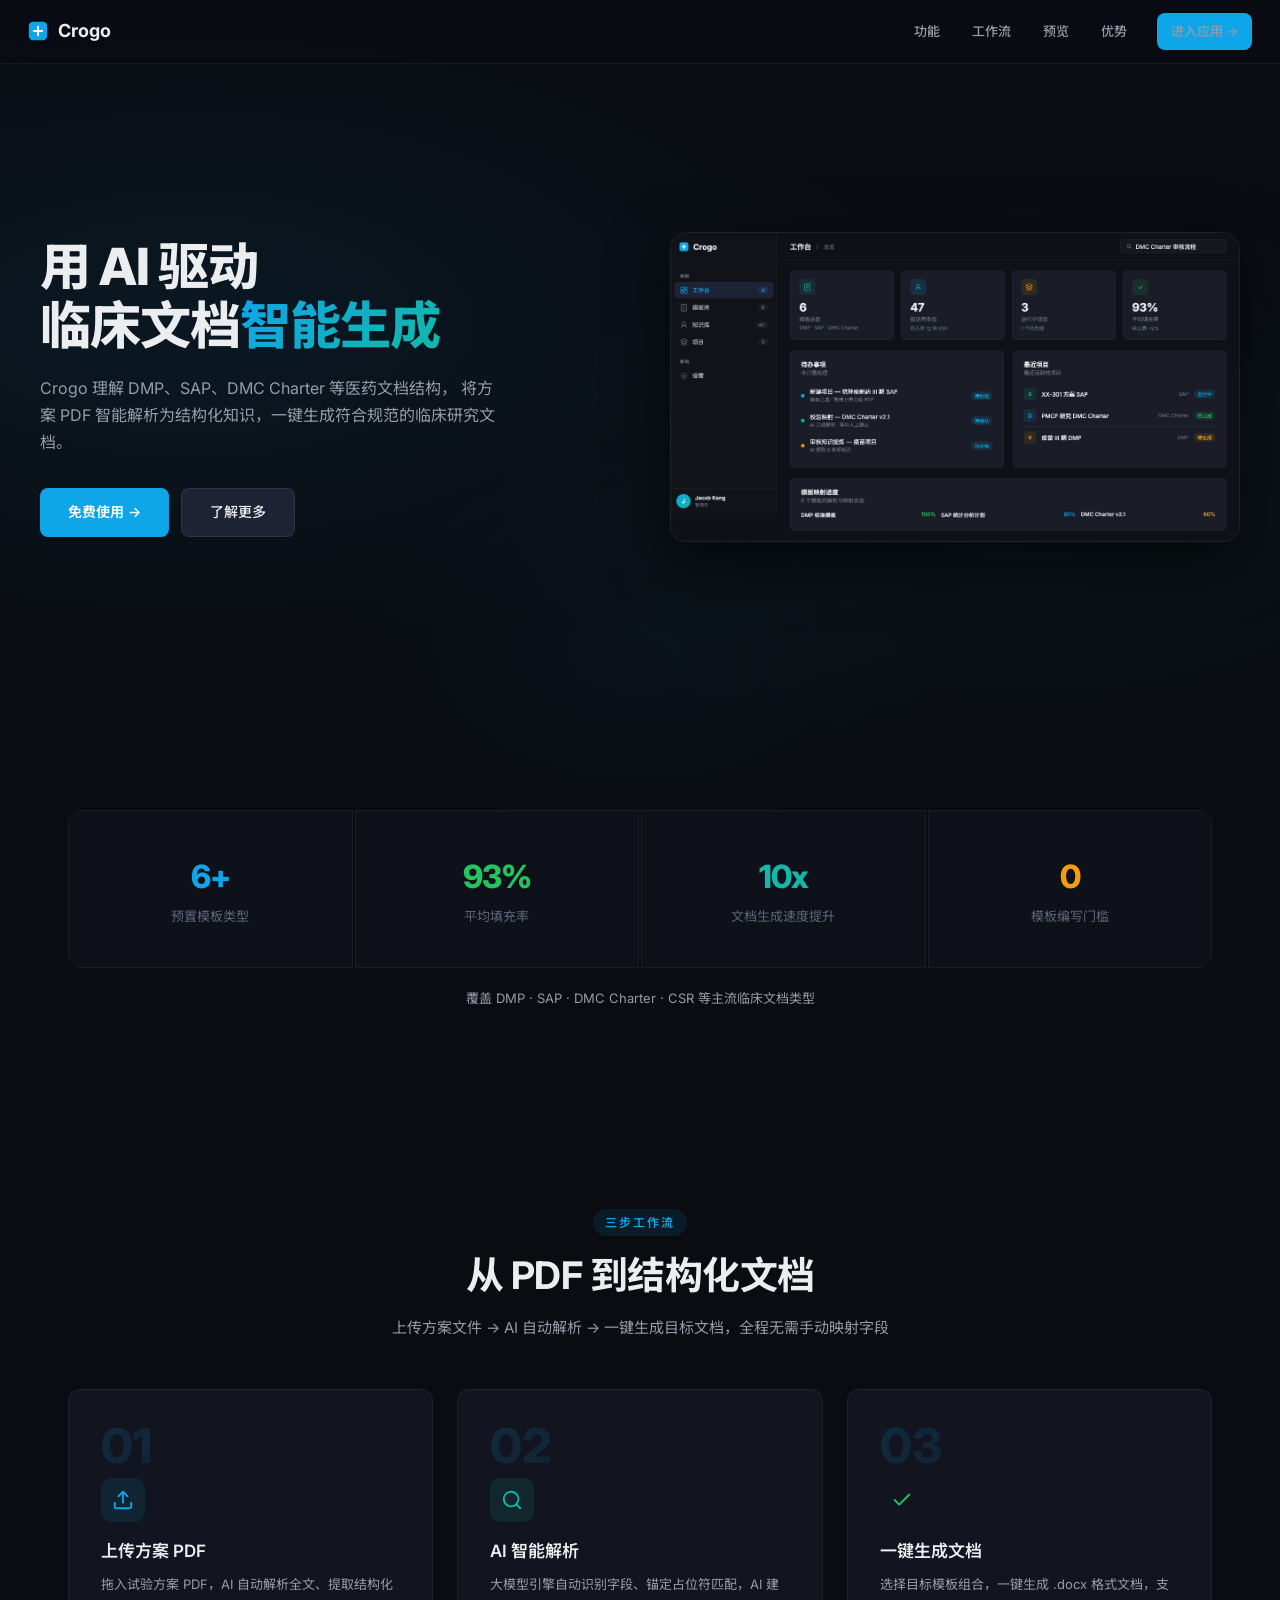
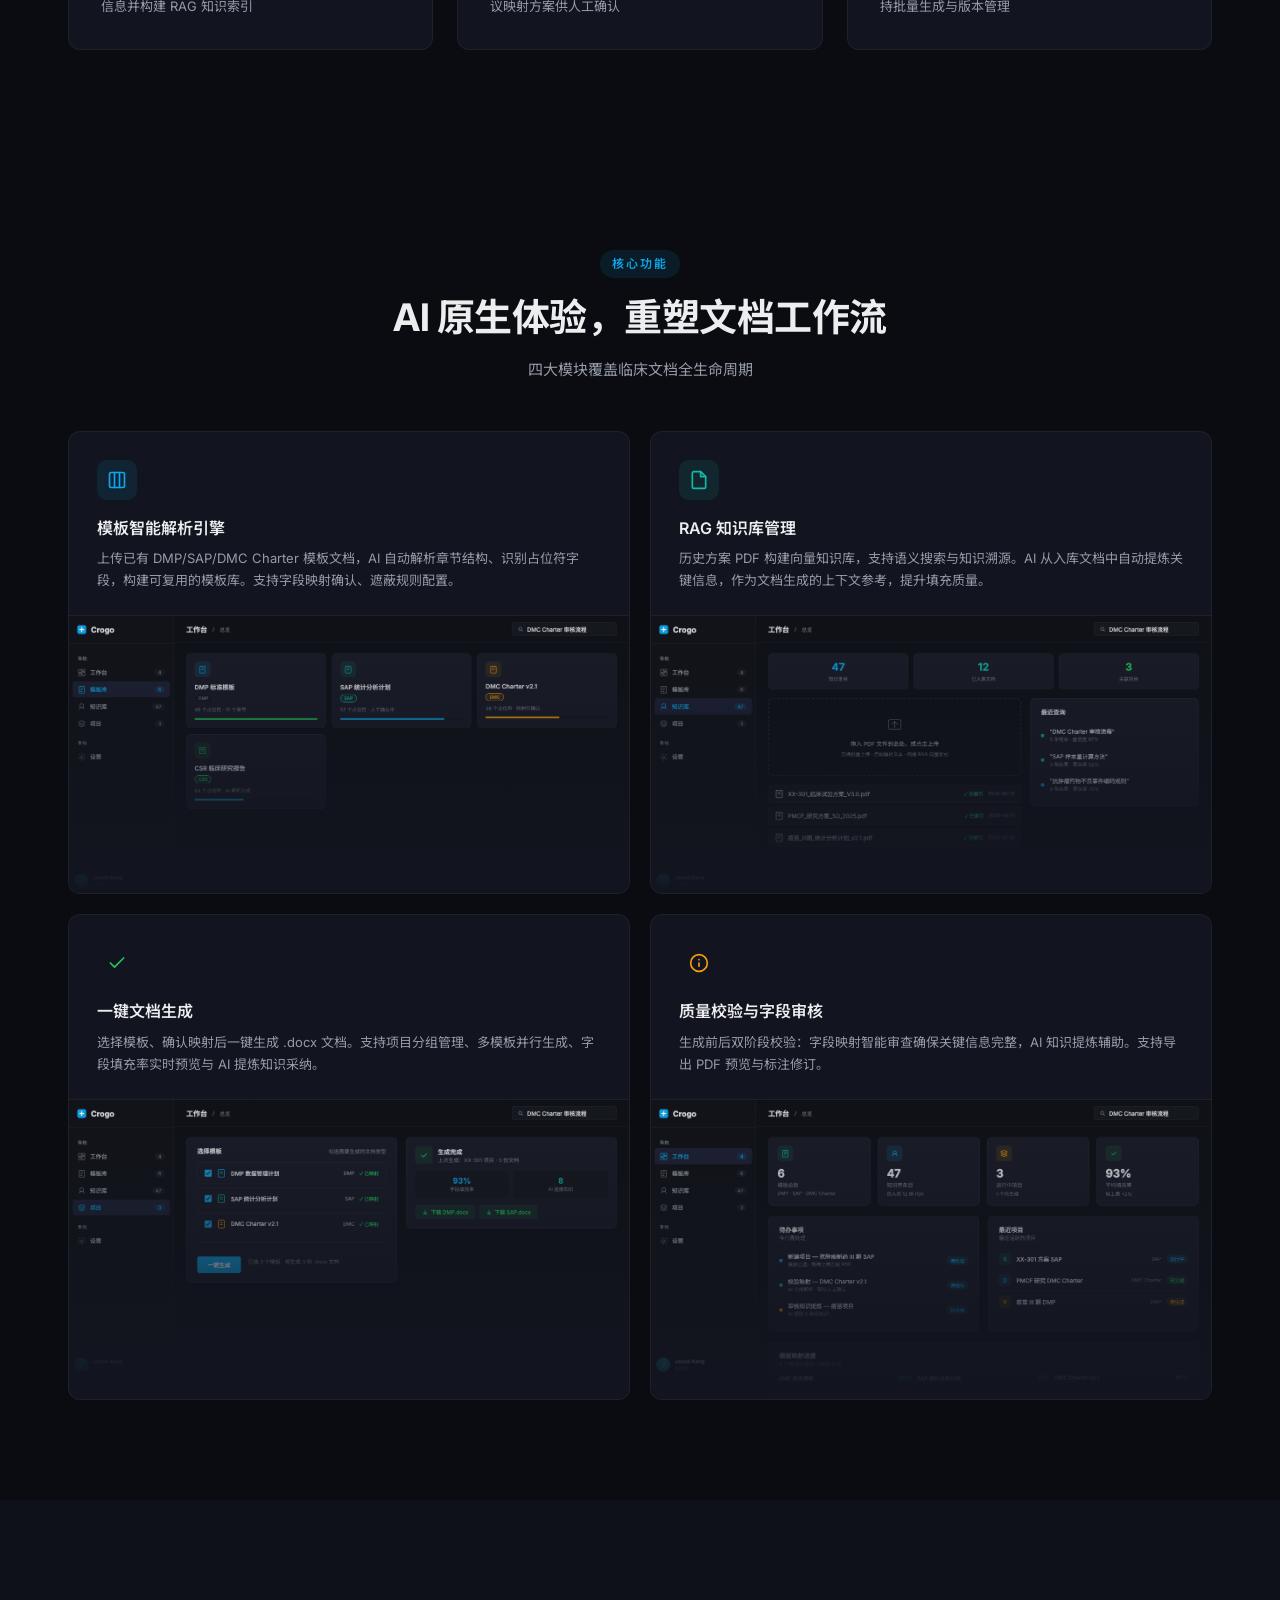
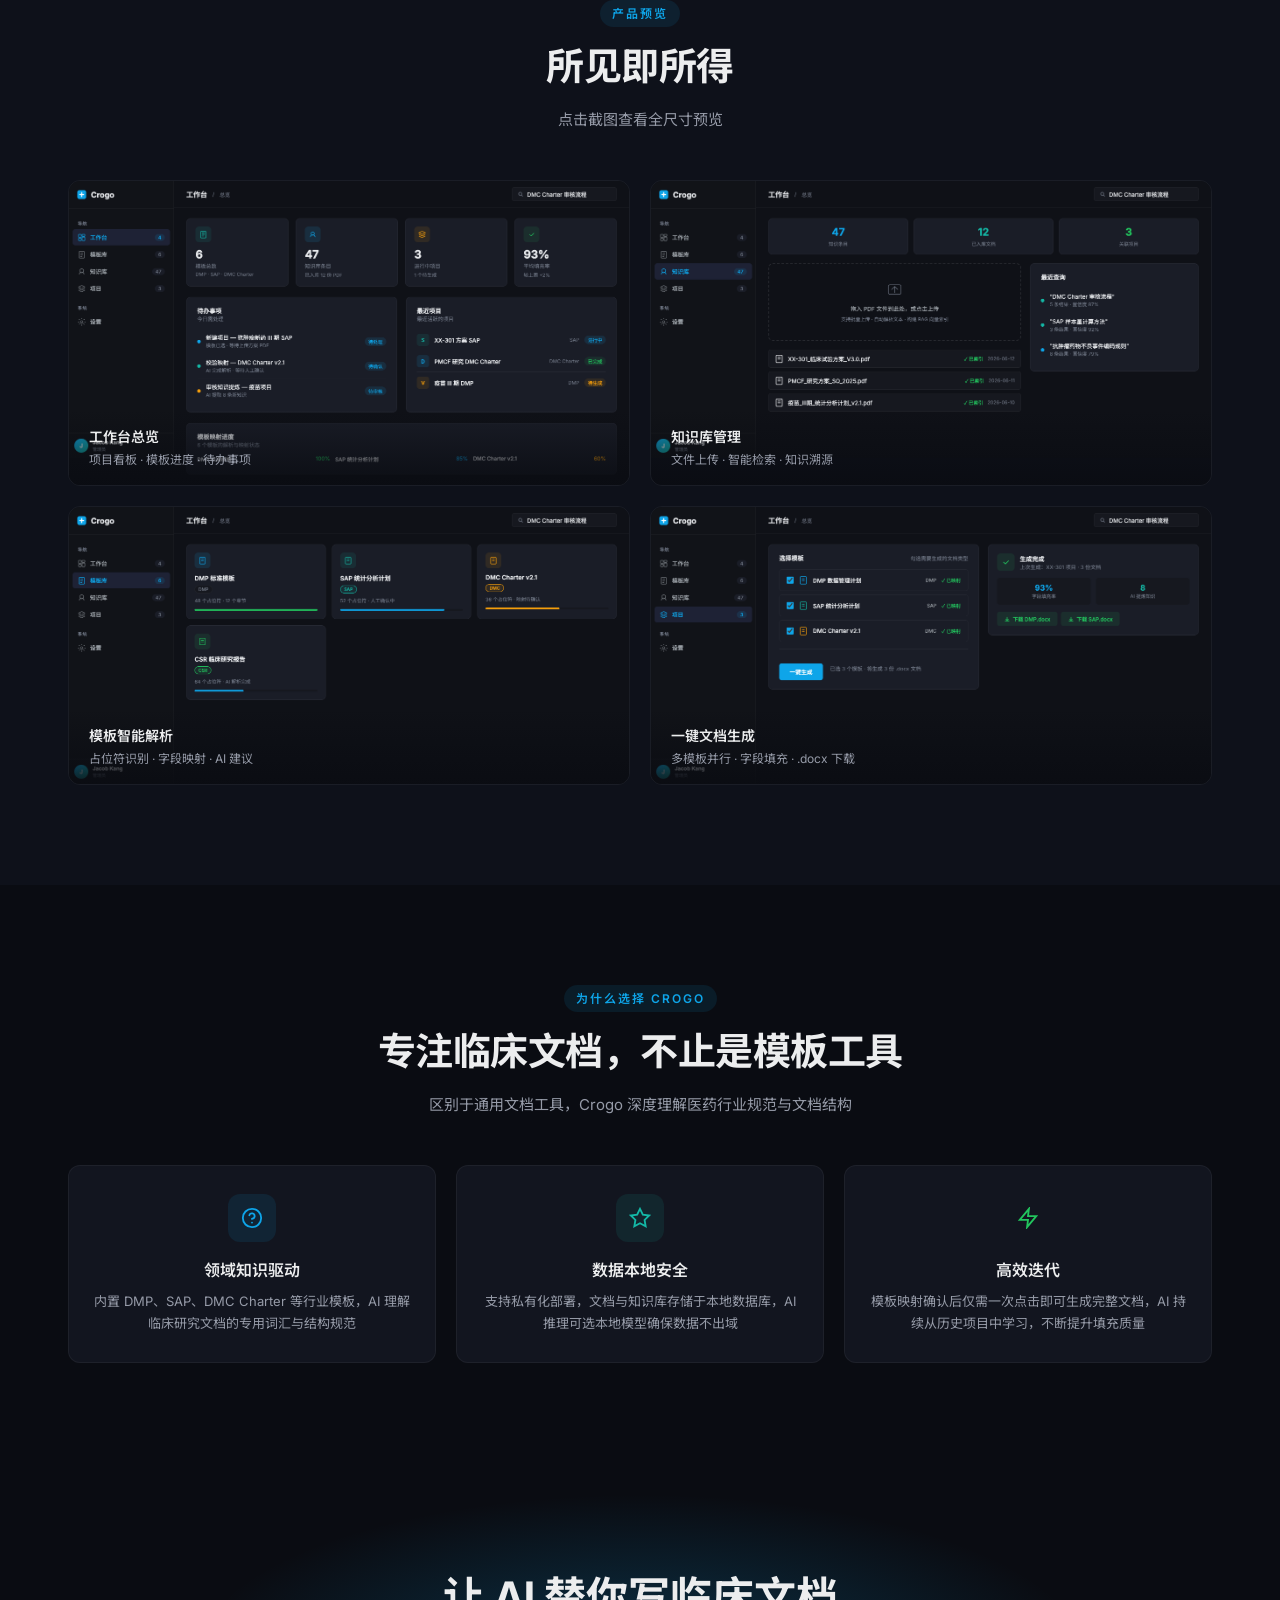
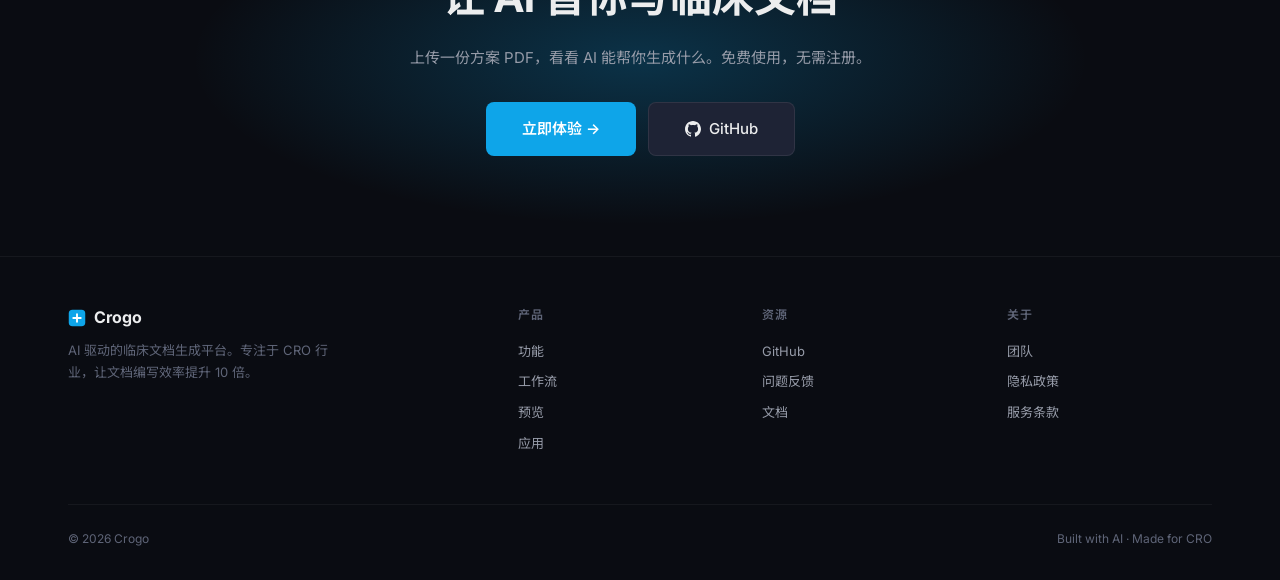
==== commit db185d75: "UI/UX: 优化营销页设计+实际系统截图替代占位图 - 重构 root index.html：暗色主题+Crogo设计系统、滚动动画、SVG图标 - 用4张实际Crogo应用截图替换所有Unspla" ====
--- a/index.html
+++ b/index.html
@@ -3,625 +3,771 @@
 <head>
 <meta charset="UTF-8">
 <meta name="viewport" content="width=device-width,initial-scale=1.0">
-<title>Crogo · 医药CRO文档智能平台</title>
-<link href="https://fonts.googleapis.com/css2?family=Inter:wght@300;400;500;600;700&family=Noto+Sans+SC:wght@400;500;600;700&display=swap" rel="stylesheet">
+<title>Crogo — AI 驱动的临床文档平台</title>
+<link rel="preconnect" href="https://fonts.googleapis.com">
+<link href="https://fonts.googleapis.com/css2?family=Inter:wght@300;400;500;600;700;800&family=Noto+Sans+SC:wght@300;400;500;600;700;800&display=swap" rel="stylesheet">
 <style>
-*{margin:0;padding:0;box-sizing:border-box}
-:root{
-  --navy:#0a1628;
-  --navy-light:#132339;
-  --navy-mid:#1a2d45;
-  --surf:#fff;
-  --surf-alt:#f8fafb;
-  --text:#0f172a;
-  --text-sec:#475569;
-  --text-ter:#94a3b8;
-  --accent:#0078a8;
-  --accent-hover:#008fc9;
-  --accent-soft:#e6f4f9;
-  --accent-dark:#005c82;
-  --teal:#0d9488;
-  --teal-soft:#eef9f8;
-  --green:#16a34a;
-  --green-soft:#dcfce7;
-  --amber:#d97706;
-  --amber-soft:#fef3c7;
-  --border:#e2e8f0;
-  --border-soft:rgba(255,255,255,.08);
+/* ═══════════════════════════════
+   Crogo Design System v2
+   ═══════════════════════════════ */
+:root {
+  --bg:#0a0c12;
+  --bg-alt:#0e111a;
+  --bg-card:#12151f;
+  --bg-elevated:#181c2a;
+  --bg-hover:#1e2335;
+  --surface:#1a1d2f;
+  --text:#ecedee;
+  --text-sec:#969ba8;
+  --text-ter:#5f6578;
+  --accent:#0ea5e9;
+  --accent-dark:#0284c7;
+  --accent-glow:rgba(14,165,233,.25);
+  --accent-soft:rgba(14,165,233,.1);
+  --teal:#14b8a6;
+  --teal-dark:#0d9488;
+  --teal-soft:rgba(20,184,166,.1);
+  --green:#22c55e;
+  --amber:#f59e0b;
+  --red:#ef4444;
+  --border:rgba(255,255,255,.05);
+  --border-light:rgba(255,255,255,.08);
   --radius:12px;
   --radius-sm:8px;
-}
-body{font-family:'Inter','Noto Sans SC',-apple-system,sans-serif;background:var(--surf-alt);color:var(--text);-webkit-font-smoothing:antialiased;overflow-x:hidden}
+  --radius-lg:16px;
+  --shadow:0 1px 3px rgba(0,0,0,.4),0 1px 2px rgba(0,0,0,.5);
+  --shadow-lg:0 20px 60px rgba(0,0,0,.6);
+  --shadow-glow:0 0 40px rgba(14,165,233,.12);
+  --max-w:1200px;
+  --nav-h:64px;
+  --ease: cubic-bezier(.4,0,.2,1);
+}
+*,*::before,*::after{margin:0;padding:0;box-sizing:border-box}
+html{scroll-behavior:smooth}
+body{
+  font-family:'Inter','Noto Sans SC',-apple-system,sans-serif;
+  background:var(--bg);
+  color:var(--text);
+  line-height:1.6;
+  -webkit-font-smoothing:antialiased;
+}
+::selection{background:var(--accent-soft);color:var(--accent)}
+img{max-width:100%;display:block}
 a{text-decoration:none;color:inherit}
-img{max-width:100%;height:auto}
+
+/* ── Nav ── */
+nav{
+  position:fixed;top:0;left:0;right:0;z-index:100;
+  height:var(--nav-h);
+  display:flex;align-items:center;
+  justify-content:space-between;
+  padding:0 28px;
+  background:rgba(10,12,18,.7);
+  backdrop-filter:blur(20px) saturate(1.4);
+  -webkit-backdrop-filter:blur(20px) saturate(1.4);
+  border-bottom:1px solid var(--border);
+}
+.nav-brand{display:flex;align-items:center;gap:10px;font-size:18px;font-weight:700}
+.nav-brand svg{width:20px;height:20px}
+.nav-links{display:flex;align-items:center;gap:4px}
+.nav-links a{
+  padding:8px 14px;border-radius:var(--radius-sm);
+  font-size:13px;font-weight:500;color:var(--text-sec);
+  transition:.2s var(--ease);
+}
+.nav-links a:hover{color:var(--text);background:var(--bg-hover)}
+.nav-cta{
+  padding:8px 20px;border-radius:var(--radius-sm);
+  background:var(--accent);color:#fff;font-size:13px;font-weight:600;
+  transition:.2s var(--ease);
+}
+.nav-cta:hover{background:var(--accent-dark);box-shadow:0 0 20px var(--accent-glow)}
+
+.container{max-width:var(--max-w);margin:0 auto;padding:0 28px}
 
 /* ── Hero ── */
-.hero{background:var(--navy);color:#f1f5f9;padding:0;position:relative;overflow:hidden}
-.hero::before{content:'';position:absolute;top:-40%;right:-10%;width:700px;height:700px;background:radial-gradient(circle,rgba(0,120,168,.08),transparent 65%);pointer-events:none}
-.hero::after{content:'';position:absolute;bottom:-20%;left:-5%;width:500px;height:500px;background:radial-gradient(circle,rgba(13,148,136,.06),transparent 60%);pointer-events:none}
-.hero-inner{max-width:1200px;margin:0 auto;padding:100px 48px 80px;position:relative;z-index:1}
-.hero-nav{display:flex;align-items:center;justify-content:space-between;margin-bottom:80px}
-.hero-logo{display:flex;align-items:center;gap:10px;font-size:18px;font-weight:600;color:#f1f5f9}
-.hero-logo svg{width:24px;height:24px}
-.hero-nav-links{display:flex;align-items:center;gap:32px}
-.hero-nav-links a{font-size:14px;color:var(--text-ter);transition:.2s}
-.hero-nav-links a:hover{color:#f1f5f9}
-.hero-nav-cta{background:var(--accent);color:#fff;padding:8px 20px;border-radius:6px;font-size:14px;font-weight:500;transition:.2s}
-.hero-nav-cta:hover{background:var(--accent-hover)}
-.hero-grid{display:grid;grid-template-columns:1fr 1fr;gap:64px;align-items:center}
-.hero-text{max-width:540px}
-.hero-badge{display:inline-flex;align-items:center;gap:6px;padding:4px 12px 4px 8px;border-radius:9999px;border:1px solid rgba(255,255,255,.08);font-size:12px;color:var(--text-ter);margin-bottom:24px;background:rgba(255,255,255,.02)}
-.hero-badge-dot{width:6px;height:6px;border-radius:50%;background:var(--teal)}
-.hero h1{font-size:52px;font-weight:600;line-height:1.08;letter-spacing:-1.2px;color:#f1f5f9;margin-bottom:20px}
-.hero h1 span{color:var(--accent)}
-.hero p{font-size:16px;line-height:1.7;color:var(--text-ter);margin-bottom:36px;max-width:480px}
-.hero-actions{display:flex;gap:12px}
-.hero-actions .primary{background:var(--accent);color:#fff;padding:12px 28px;border-radius:6px;font-size:15px;font-weight:500;transition:.2s}
-.hero-actions .primary:hover{background:var(--accent-hover)}
-.hero-actions .ghost{padding:12px 28px;border-radius:6px;font-size:15px;color:var(--text-ter);border:1px solid rgba(255,255,255,.08);background:rgba(255,255,255,.02);transition:.2s}
-.hero-actions .ghost:hover{color:#f1f5f9;border-color:rgba(255,255,255,.15)}
-.hero-visual{position:relative}
-.hero-screenshot{width:100%;border-radius:var(--radius);border:1px solid rgba(255,255,255,.1);box-shadow:0 24px 48px -12px rgba(0,0,0,.6);background:var(--navy);overflow:hidden}
-.hero-screenshot img{width:100%;display:block}
+.hero{
+  min-height:90vh;
+  display:flex;align-items:center;
+  position:relative;
+  overflow:hidden;
+  padding-top:var(--nav-h);
+}
+.hero::before{
+  content:'';
+  position:absolute;inset:0;
+  background:
+    radial-gradient(ellipse 80% 60% at 15% 40%, rgba(14,165,233,.08) 0%, transparent 70%),
+    radial-gradient(ellipse 60% 50% at 80% 60%, rgba(20,184,166,.06) 0%, transparent 70%),
+    radial-gradient(ellipse 40% 40% at 50% 80%, rgba(14,165,233,.04) 0%, transparent 60%);
+  pointer-events:none;
+}
+.hero-grid{
+  display:grid;
+  grid-template-columns:1fr 1fr;
+  gap:60px;
+  align-items:center;
+  position:relative;
+  z-index:1;
+  padding:60px 0;
+}
+.hero-content h1{
+  font-size:clamp(32px,4vw,52px);
+  font-weight:800;
+  line-height:1.15;
+  letter-spacing:-1px;
+  margin-bottom:20px;
+}
+.hero-content h1 .highlight{
+  background:linear-gradient(135deg,var(--accent),var(--teal));
+  -webkit-background-clip:text;-webkit-text-fill-color:transparent;
+  background-clip:text;
+}
+.hero-content p{
+  font-size:16px;
+  color:var(--text-sec);
+  max-width:460px;
+  margin-bottom:32px;
+  line-height:1.7;
+}
+.hero-btns{display:flex;gap:12px;flex-wrap:wrap}
+.btn-primary{
+  display:inline-flex;align-items:center;gap:8px;
+  padding:12px 28px;
+  background:var(--accent);color:#fff;
+  border:none;border-radius:var(--radius-sm);
+  font-size:14px;font-weight:600;
+  transition:.2s var(--ease);
+  cursor:pointer;
+}
+.btn-primary:hover{
+  background:var(--accent-dark);
+  transform:translateY(-1px);
+  box-shadow:0 8px 30px var(--accent-glow);
+}
+.btn-secondary{
+  display:inline-flex;align-items:center;gap:8px;
+  padding:12px 28px;
+  background:var(--bg-hover);color:var(--text);
+  border:1px solid var(--border-light);
+  border-radius:var(--radius-sm);
+  font-size:14px;font-weight:500;
+  transition:.2s var(--ease);
+}
+.btn-secondary:hover{
+  border-color:var(--accent);
+  background:var(--accent-soft);
+  color:var(--accent);
+}
+
+/* Hero Screenshot */
+.hero-screenshot{
+  position:relative;
+}
+.hero-screenshot img{
+  width:100%;
+  border-radius:var(--radius-lg);
+  border:1px solid var(--border-light);
+  box-shadow:var(--shadow-lg);
+}
+.hero-screenshot::after{
+  content:'';
+  position:absolute;
+  inset:-40px;
+  background:radial-gradient(ellipse at center, var(--accent-glow) 0%, transparent 60%);
+  z-index:-1;
+  opacity:.6;
+}
+
+/* ── Section Shared ── */
+section{padding:100px 0;position:relative}
+.section-label{
+  display:inline-block;
+  font-size:12px;font-weight:600;text-transform:uppercase;letter-spacing:2px;
+  background:var(--accent-soft);color:var(--accent);
+  padding:4px 12px;border-radius:999px;
+  margin-bottom:16px;
+}
+.section-title{
+  font-size:clamp(26px,3vw,38px);
+  font-weight:700;
+  line-height:1.25;
+  letter-spacing:-.5px;
+  margin-bottom:16px;
+}
+.section-subtitle{
+  font-size:15px;
+  color:var(--text-sec);
+  max-width:600px;
+  line-height:1.7;
+}
 
 /* ── Stats ── */
-.stats{background:var(--surf);border-bottom:1px solid var(--border)}
-.stats-inner{max-width:1200px;margin:0 auto;padding:48px;display:grid;grid-template-columns:repeat(4,1fr);gap:32px}
-.stat-item{text-align:center}
-.stat-num{font-size:36px;font-weight:700;color:var(--accent);margin-bottom:4px}
-.stat-label{font-size:14px;color:var(--text-sec);margin-bottom:2px}
-.stat-source{font-size:11px;color:var(--text-ter)}
-
-/* ── Sections ── */
-.section{padding:100px 48px}
-.section-inner{max-width:1200px;margin:0 auto}
-.section-tag{font-size:11px;font-weight:600;color:var(--accent);text-transform:uppercase;letter-spacing:1.2px;margin-bottom:12px}
-.section h2{font-size:34px;font-weight:600;line-height:1.15;letter-spacing:-.4px;margin-bottom:14px}
-.section h2 span{color:var(--accent)}
-.section-desc{font-size:15px;color:var(--text-sec);line-height:1.65;max-width:600px}
-.section-alt{background:var(--surf)}
-.section-dark{background:var(--navy);color:#f1f5f9;padding:100px 48px}
-.section-dark .section-tag{color:var(--accent)}
-.section-dark h2{color:#f1f5f9}
-.section-dark .section-desc{color:var(--text-ter)}
+.stats-grid{
+  display:grid;
+  grid-template-columns:repeat(4,1fr);
+  gap:2px;
+  border-radius:var(--radius);
+  overflow:hidden;
+}
+.stat-box{
+  background:var(--bg-alt);
+  padding:40px 24px;
+  text-align:center;
+  border:1px solid var(--border);
+}
+.stat-box .num{
+  font-size:32px;
+  font-weight:800;
+  letter-spacing:-1px;
+  margin-bottom:4px;
+}
+.stat-box .num.accent{color:var(--accent)}
+.stat-box .num.teal{color:var(--teal)}
+.stat-box .num.green{color:var(--green)}
+.stat-box .num.amber{color:var(--amber)}
+.stat-box .label{font-size:13px;color:var(--text-ter)}
+.stats-tagline{text-align:center;margin-top:20px;font-size:13px;color:var(--text-sec)}
 
 /* ── Workflow ── */
-.workflow-grid{display:grid;grid-template-columns:repeat(3,1fr);gap:24px;margin-top:48px}
-.workflow-card{background:var(--surf);border:1px solid var(--border);border-radius:var(--radius);padding:32px;transition:.3s}
-.workflow-card:hover{border-color:var(--accent);box-shadow:0 8px 32px rgba(0,120,168,.08)}
-.workflow-step{width:32px;height:32px;border-radius:50%;background:var(--accent-soft);color:var(--accent);display:flex;align-items:center;justify-content:center;font-size:14px;font-weight:600;margin-bottom:16px}
-.workflow-icon{width:40px;height:40px;margin-bottom:16px;color:var(--accent)}
-.workflow-card h3{font-size:16px;font-weight:600;margin-bottom:8px}
-.workflow-card p{font-size:14px;color:var(--text-sec);line-height:1.6}
+.workflow-grid{
+  display:grid;
+  grid-template-columns:repeat(3,1fr);
+  gap:24px;
+  margin-top:48px;
+}
+.workflow-step{
+  background:var(--bg-card);
+  border:1px solid var(--border);
+  border-radius:var(--radius);
+  padding:32px;
+  position:relative;
+  transition:.3s var(--ease);
+}
+.workflow-step:hover{
+  border-color:var(--accent);
+  transform:translateY(-3px);
+  box-shadow:var(--shadow-glow);
+}
+.step-num{
+  font-size:48px;
+  font-weight:800;
+  background:linear-gradient(135deg,var(--accent),transparent);
+  -webkit-background-clip:text;-webkit-text-fill-color:transparent;
+  background-clip:text;
+  opacity:.15;
+  line-height:1;
+  margin-bottom:8px;
+}
+.step-icon{
+  width:44px;height:44px;
+  border-radius:10px;
+  display:flex;align-items:center;justify-content:center;
+  margin-bottom:16px;
+}
+.step-title{font-size:17px;font-weight:600;margin-bottom:8px}
+.step-desc{font-size:13px;color:var(--text-sec);line-height:1.7}
 
 /* ── Features ── */
-.features-grid{display:grid;grid-template-columns:repeat(3,1fr);gap:24px;margin-top:48px}
-.feature-card{padding:32px;border-radius:var(--radius);border:1px solid var(--border);transition:.3s;background:var(--surf)}
-.feature-card:hover{border-color:var(--accent);box-shadow:0 8px 32px rgba(0,120,168,.08)}
-.feature-icon{width:44px;height:44px;border-radius:10px;display:flex;align-items:center;justify-content:center;margin-bottom:16px;color:var(--accent);background:var(--accent-soft)}
-.feature-card h3{font-size:16px;font-weight:600;margin-bottom:6px}
-.feature-card p{font-size:14px;color:var(--text-sec);line-height:1.6;margin-bottom:12px}
-.feature-tags{display:flex;flex-wrap:wrap;gap:6px}
-.feature-tag{padding:2px 10px;border-radius:9999px;font-size:11px;font-weight:500;border:1px solid var(--border);color:var(--text-sec)}
-
-/* ── Compliance ── */
-.compliance-grid{display:grid;grid-template-columns:repeat(2,1fr);gap:24px;margin-top:48px}
-.compliance-card{padding:32px;border:1px solid rgba(255,255,255,.08);border-radius:var(--radius);background:rgba(255,255,255,.02);transition:.3s}
-.compliance-card:hover{border-color:rgba(255,255,255,.15);background:rgba(255,255,255,.04)}
-.compliance-icon{width:40px;height:40px;margin-bottom:14px;color:var(--accent)}
-.compliance-card h3{font-size:15px;font-weight:600;margin-bottom:6px;color:#f1f5f9}
-.compliance-card p{font-size:13px;color:var(--text-ter);line-height:1.6}
-
-/* ── Screenshots ── */
-.screenshots{padding:100px 48px;background:var(--surf)}
-.screenshots-inner{max-width:1200px;margin:0 auto}
-.screenshots h2{font-size:34px;font-weight:600;letter-spacing:-.4px;margin-bottom:48px;text-align:center}
-.screenshots h2 span{color:var(--accent)}
-.gallery{display:flex;flex-direction:column;gap:64px}
-.gallery-item{display:grid;grid-template-columns:1fr 1fr;gap:48px;align-items:center}
-.gallery-item.reverse{gap:48px}
-.gallery-item.reverse>div{direction:ltr}
-.gallery-img{border-radius:var(--radius);border:1px solid var(--border);overflow:hidden;background:var(--surf-alt);cursor:pointer;transition:.3s;position:relative}
-.gallery-img:hover{transform:scale(1.01);box-shadow:0 12px 40px rgba(0,0,0,.1)}
-.gallery-img img{width:100%;display:block;min-height:280px;object-fit:cover}
-.gallery-text h3{font-size:20px;font-weight:600;margin-bottom:10px}
-.gallery-text p{font-size:14px;color:var(--text-sec);line-height:1.65}
-.gallery-text .tag{display:inline-block;padding:2px 10px;border-radius:9999px;font-size:11px;border:1px solid var(--border);color:var(--text-ter);margin-top:12px}
-
-/* ── Flywheel ── */
-.flywheel{background:var(--surf);border-top:1px solid var(--border)}
-.flywheel .section-desc{max-width:700px;text-align:center;margin:14px auto 0}
-.flywheel-vis{display:flex;align-items:center;justify-content:center;gap:16px;margin-top:56px;padding:0 48px;flex-wrap:wrap}
-.flywheel-node{text-align:center;padding:28px 20px;border-radius:var(--radius);background:var(--surf-alt);border:1px solid var(--border);flex:1;min-width:180px;max-width:240px;transition:.3s}
-.flywheel-node:hover{border-color:var(--accent);box-shadow:0 4px 20px rgba(0,120,168,.06)}
-.flywheel-node .icon{width:32px;height:32px;margin:0 auto 10px;color:var(--accent)}
-.flywheel-node h4{font-size:13px;font-weight:600;margin-bottom:4px}
-.flywheel-node p{font-size:11px;color:var(--text-ter);line-height:1.5}
-.flywheel-arrow{color:var(--accent);flex-shrink:0;font-size:20px;font-weight:300}
+.features-grid{
+  display:grid;
+  grid-template-columns:repeat(2,1fr);
+  gap:20px;
+  margin-top:48px;
+}
+.feature-card{
+  background:var(--bg-card);
+  border:1px solid var(--border);
+  border-radius:var(--radius);
+  overflow:hidden;
+  transition:.3s var(--ease);
+}
+.feature-card:hover{border-color:var(--accent);transform:translateY(-2px)}
+.feature-body{padding:28px 28px 24px}
+.feature-icon{
+  width:40px;height:40px;border-radius:10px;
+  display:flex;align-items:center;justify-content:center;
+  margin-bottom:16px;
+}
+.feature-title{font-size:16px;font-weight:600;margin-bottom:6px}
+.feature-desc{font-size:13px;color:var(--text-sec);line-height:1.7}
+.feature-image img{
+  width:100%;
+  display:block;
+  border-top:1px solid var(--border);
+}
+.feature-image{
+  position:relative;
+  overflow:hidden;
+  max-height:300px;
+}
+.feature-image::after{
+  content:'';
+  position:absolute;inset:0;
+  background:linear-gradient(to top, var(--bg-card), transparent);
+  pointer-events:none;
+}
+
+/* ── Centered section ── */
+.section-centered{
+  text-align:center;
+  display:flex;
+  flex-direction:column;
+  align-items:center;
+}
+.section-centered .section-subtitle{max-width:520px}
+
+/* ── Advantage Grid ── */
+.adv-grid{
+  display:grid;
+  grid-template-columns:repeat(3,1fr);
+  gap:20px;
+  margin-top:48px;
+}
+.adv-card{
+  background:var(--bg-card);
+  border:1px solid var(--border);
+  border-radius:var(--radius);
+  padding:28px 24px;
+  text-align:center;
+  transition:.3s var(--ease);
+}
+.adv-card:hover{border-color:var(--accent);transform:translateY(-2px)}
+.adv-card .adv-icon{
+  width:48px;height:48px;margin:0 auto 16px;
+  border-radius:12px;
+  display:flex;align-items:center;justify-content:center;
+}
+.adv-card .adv-title{font-size:16px;font-weight:600;margin-bottom:6px}
+.adv-card .adv-desc{font-size:13px;color:var(--text-sec);line-height:1.7}
+
+/* ── Screenshots Gallery ── */
+.gallery-grid{
+  display:grid;
+  grid-template-columns:repeat(2,1fr);
+  gap:20px;
+  margin-top:48px;
+}
+.gallery-item{
+  border-radius:var(--radius);
+  overflow:hidden;
+  border:1px solid var(--border);
+  transition:.3s var(--ease);
+  cursor:pointer;
+  position:relative;
+}
+.gallery-item:hover{
+  border-color:var(--accent);
+  transform:scale(1.01);
+  box-shadow:var(--shadow-glow);
+}
+.gallery-item img{
+  width:100%;
+  display:block;
+}
+.gallery-caption{
+  position:absolute;
+  bottom:0;left:0;right:0;
+  padding:16px 20px;
+  background:linear-gradient(transparent, rgba(10,12,18,.9));
+}
+.gallery-caption .g-title{font-size:14px;font-weight:600}
+.gallery-caption .g-sub{font-size:12px;color:var(--text-sec);margin-top:2px}
 
 /* ── CTA ── */
-.cta-section{background:linear-gradient(135deg,var(--navy) 0%,var(--navy-light) 100%);color:#fff;text-align:center;padding:100px 48px}
-.cta-section h2{font-size:34px;font-weight:600;letter-spacing:-.4px;margin-bottom:14px}
-.cta-section p{font-size:15px;color:var(--text-ter);margin-bottom:32px;max-width:520px;margin-left:auto;margin-right:auto}
-.cta-btn{display:inline-flex;align-items:center;gap:8px;background:var(--accent);color:#fff;padding:14px 36px;border-radius:6px;font-size:15px;font-weight:500;transition:.2s}
-.cta-btn:hover{background:var(--accent-hover);transform:translateY(-1px)}
+.cta-section{
+  text-align:center;
+  padding:100px 0;
+  position:relative;
+}
+.cta-section::before{
+  content:'';
+  position:absolute;inset:0;
+  background:
+    radial-gradient(ellipse 50% 60% at 50% 50%, var(--accent-glow) 0%, transparent 70%);
+  pointer-events:none;
+}
+.cta-title{font-size:clamp(28px,3.5vw,42px);font-weight:700;margin-bottom:16px}
+.cta-desc{font-size:15px;color:var(--text-sec);max-width:480px;margin:0 auto 32px}
+.cta-btns{display:flex;gap:12px;justify-content:center;flex-wrap:wrap}
 
 /* ── Footer ── */
-.footer{background:var(--navy);color:var(--text-ter);padding:48px 48px 32px;border-top:1px solid rgba(255,255,255,.05)}
-.footer-inner{max-width:1200px;margin:0 auto;display:grid;grid-template-columns:2fr 1fr 1fr 1fr;gap:48px}
-.footer-brand .hero-logo{margin-bottom:12px}
-.footer-brand p{font-size:13px;line-height:1.6;max-width:300px}
-.footer-col h4{font-size:12px;font-weight:600;text-transform:uppercase;letter-spacing:1px;color:#94a3b8;margin-bottom:16px}
-.footer-col a{display:block;font-size:13px;color:var(--text-ter);margin-bottom:10px;transition:.2s}
-.footer-col a:hover{color:#f1f5f9}
-.footer-badges{display:flex;gap:16px;margin-top:24px;flex-wrap:wrap}
-.footer-badge{display:flex;align-items:center;gap:6px;padding:4px 12px;border-radius:4px;border:1px solid rgba(255,255,255,.08);font-size:11px;color:#94a3b8}
-.footer-badge svg{width:14px;height:14px}
-.footer-divider{border:none;border-top:1px solid rgba(255,255,255,.05);margin:32px 0 20px}
-.footer-bottom{max-width:1200px;margin:0 auto;display:flex;justify-content:space-between;align-items:center;font-size:12px;color:var(--text-ter)}
+footer{
+  border-top:1px solid var(--border);
+  padding:48px 0 32px;
+}
+.footer-grid{
+  display:grid;
+  grid-template-columns:2fr 1fr 1fr 1fr;
+  gap:40px;
+  margin-bottom:40px;
+}
+.footer-brand .brand{font-size:16px;font-weight:700;margin-bottom:8px;display:flex;align-items:center;gap:8px}
+.footer-brand .brand svg{width:18px;height:18px}
+.footer-brand p{font-size:13px;color:var(--text-ter);max-width:260px;line-height:1.7}
+.footer-col h4{font-size:12px;font-weight:600;text-transform:uppercase;letter-spacing:1px;color:var(--text-ter);margin-bottom:16px}
+.footer-col a{display:block;font-size:13px;color:var(--text-sec);margin-bottom:10px;transition:.15s}
+.footer-col a:hover{color:var(--accent)}
+.footer-bottom{
+  border-top:1px solid var(--border);
+  padding-top:24px;
+  display:flex;justify-content:space-between;
+  font-size:12px;color:var(--text-ter);
+}
 
 /* ── Lightbox ── */
-.lightbox{display:none;position:fixed;inset:0;z-index:9999;background:rgba(0,0,0,.92);align-items:center;justify-content:center;cursor:zoom-out;padding:48px}
-.lightbox.active{display:flex}
-.lightbox img{max-width:90vw;max-height:85vh;border-radius:8px;box-shadow:0 24px 64px rgba(0,0,0,.6)}
-.lightbox-caption{position:fixed;bottom:24px;left:50%;transform:translateX(-50%);color:#94a3b8;font-size:14px;background:rgba(0,0,0,.6);padding:8px 16px;border-radius:6px}
-.lightbox-nav{position:fixed;top:50%;transform:translateY(-50%);width:48px;height:48px;border-radius:50%;background:rgba(255,255,255,.1);border:none;color:#fff;font-size:20px;cursor:pointer;transition:.2s;display:flex;align-items:center;justify-content:center}
-.lightbox-nav:hover{background:rgba(255,255,255,.2)}
-.lightbox-prev{left:24px}
-.lightbox-next{right:24px}
+.lightbox{
+  display:none;
+  position:fixed;inset:0;z-index:999;
+  background:rgba(0,0,0,.92);
+  backdrop-filter:blur(10px);
+  align-items:center;justify-content:center;
+  cursor:pointer;
+}
+.lightbox.show{display:flex}
+.lightbox img{
+  max-width:90vw;
+  max-height:90vh;
+  border-radius:var(--radius);
+  box-shadow:var(--shadow-lg);
+}
 
 /* ── Responsive ── */
 @media(max-width:900px){
-  .hero-grid,.gallery-item,.gallery-item.reverse{grid-template-columns:1fr;direction:ltr}
-  .gallery-item.reverse>*{direction:ltr}
-  .hero-inner{padding:48px 24px 48px}
-  .hero-nav-links{display:none}
-  .hero h1{font-size:32px;letter-spacing:-.7px}
-  .workflow-grid,.features-grid,.compliance-grid{grid-template-columns:1fr}
-  .stats-inner{grid-template-columns:repeat(2,1fr);padding:32px 24px}
-  .section{padding:60px 24px}
-  .section-dark{padding:60px 24px}
-  .screenshots{padding:60px 24px}
-  .flywheel-vis{flex-direction:column;align-items:center}
-  .flywheel-arrow{transform:rotate(90deg)}
-  .cta-section{padding:60px 24px}
-  .footer-inner{grid-template-columns:1fr;gap:32px}
-  .footer-bottom{flex-direction:column;gap:8px;text-align:center}
-}
+  .hero-grid{grid-template-columns:1fr;gap:40px}
+  .hero-content{text-align:center}
+  .hero-content p{margin:0 auto 32px}
+  .hero-btns{justify-content:center}
+  .stats-grid{grid-template-columns:repeat(2,1fr)}
+  .workflow-grid{grid-template-columns:1fr}
+  .features-grid{grid-template-columns:1fr}
+  .gallery-grid{grid-template-columns:1fr}
+  .adv-grid{grid-template-columns:1fr}
+  .footer-grid{grid-template-columns:1fr 1fr;gap:24px}
+  .nav-links{display:none}
+}
+@media(max-width:600px){
+  .stats-grid{grid-template-columns:1fr}
+  .footer-grid{grid-template-columns:1fr}
+  section{padding:60px 0}
+}
+
+/* ── Animations ── */
+.fade-up{opacity:0;transform:translateY(24px);transition:.6s var(--ease)}
+.fade-up.show{opacity:1;transform:translateY(0)}
+.delay-1{transition-delay:.1s}
+.delay-2{transition-delay:.2s}
+.delay-3{transition-delay:.3s}
+.delay-4{transition-delay:.4s}
 </style>
 </head>
 <body>
 
-<!-- Hero -->
-<div class="hero">
-<div class="hero-inner">
-  <div class="hero-nav">
-    <div class="hero-logo">
-      <svg viewBox="0 0 24 24" fill="none">
-        <rect x="1" y="1" width="22" height="22" rx="5" fill="#0078a8"/>
-        <path d="M7 12h10M12 7v10" stroke="#fff" stroke-width="2.5" stroke-linecap="round"/>
-        <path d="M7 7h10v10H7z" stroke="rgba(255,255,255,.3)" stroke-width="1" stroke-dasharray="2 2" rx="2"/>
-      </svg>
-      Crogo
-    </div>
-    <div class="hero-nav-links">
-      <a href="#workflow">工作流</a>
-      <a href="#features">功能</a>
-      <a href="#compliance">合规</a>
-      <a href="#screenshots">界面</a>
-      <a href="#flywheel">数据飞轮</a>
-      <a href="#demo" class="hero-nav-cta">预约演示</a>
-      <a href="app/" class="hero-nav-cta" style="background:transparent;border:1px solid rgba(255,255,255,.15)">进入应用 →</a>
-    </div>
-  </div>
-  <div class="hero-grid">
-    <div class="hero-text">
-      <div class="hero-badge">
-        <span class="hero-badge-dot"></span>
-        医药CRO专属 · 文档智能平台
-      </div>
-      <h1>从方案到文档，<br>一步到位。<span></span></h1>
-      <p>DMP、SAP、DMC Charter — 一套平台覆盖所有 CRO 模板文档。上传模板、构建知识库、一键生成，越用越精准。</p>
-      <div class="hero-actions">
-        <a href="#demo" class="primary">预约演示 →</a>
-        <a href="#workflow" class="ghost">了解工作流</a>
-      </div>
-    </div>
-    <div class="hero-visual">
-      <div class="hero-screenshot" onclick="openLightbox(0)">
-        <img src="https://images.unsplash.com/photo-1576091160399-112ba8d25d1d?w=780&q=80" alt="Crogo 临床文档工作台" style="background:var(--navy);min-height:320px;object-fit:cover">
-      </div>
+<!-- ═══ Nav ═══ -->
+<nav>
+  <a class="nav-brand">
+    <svg viewBox="0 0 24 24" fill="none">
+      <rect x="1" y="1" width="22" height="22" rx="5" fill="#0ea5e9"/>
+      <path d="M7 12h10M12 7v10" stroke="#fff" stroke-width="2.5" stroke-linecap="round"/>
+    </svg>
+    Crogo
+  </a>
+  <div class="nav-links">
+    <a href="#features">功能</a>
+    <a href="#workflow">工作流</a>
+    <a href="#screenshots">预览</a>
+    <a href="#advantages">优势</a>
+    <span style="width:8px"></span>
+    <a href="/app" class="nav-cta">进入应用 →</a>
+  </div>
+</nav>
+
+<!-- ═══ Hero ═══ -->
+<section class="hero">
+  <div class="container hero-grid">
+    <div class="hero-content fade-up show">
+      <h1>
+        用 AI 驱动<br>
+        临床文档<span class="highlight">智能生成</span>
+      </h1>
+      <p>
+        Crogo 理解 DMP、SAP、DMC Charter 等医药文档结构，
+        将方案 PDF 智能解析为结构化知识，一键生成符合规范的临床研究文档。
+      </p>
+      <div class="hero-btns">
+        <a href="/app" class="btn-primary">
+          免费使用 →
+        </a>
+        <a href="#features" class="btn-secondary">
+          了解更多
+        </a>
+      </div>
+    </div>
+    <div class="hero-screenshot fade-up show delay-2">
+      <img src="screenshots/crogo-dashboard.png" alt="Crogo 工作台总览 — AI 驱动的临床文档平台">
+    </div>
+  </div>
+</section>
+
+<!-- ═══ Stats ═══ -->
+<section style="padding-top:0">
+  <div class="container">
+    <div class="stats-grid">
+      <div class="stat-box"><div class="num accent">6+</div><div class="label">预置模板类型</div></div>
+      <div class="stat-box"><div class="num green">93%</div><div class="label">平均填充率</div></div>
+      <div class="stat-box"><div class="num teal">10x</div><div class="label">文档生成速度提升</div></div>
+      <div class="stat-box"><div class="num amber">0</div><div class="label">模板编写门槛</div></div>
+    </div>
+    <div class="stats-tagline">覆盖 DMP · SAP · DMC Charter · CSR 等主流临床文档类型</div>
+  </div>
+</section>
+
+<!-- ═══ Workflow ═══ -->
+<section id="workflow">
+  <div class="container section-centered">
+    <div class="section-label">三步工作流</div>
+    <h2 class="section-title">从 PDF 到结构化文档</h2>
+    <p class="section-subtitle">上传方案文件 → AI 自动解析 → 一键生成目标文档，全程无需手动映射字段</p>
+  </div>
+  <div class="container workflow-grid">
+    <div class="workflow-step fade-up">
+      <div class="step-num">01</div>
+      <div class="step-icon" style="background:var(--accent-soft);color:var(--accent)">
+        <svg width="22" height="22" viewBox="0 0 24 24" fill="none" stroke="currentColor" stroke-width="2" stroke-linecap="round" stroke-linejoin="round"><path d="M21 15v4a2 2 0 01-2 2H5a2 2 0 01-2-2v-4"/><polyline points="17 8 12 3 7 8"/><line x1="12" y1="3" x2="12" y2="15"/></svg>
+      </div>
+      <div class="step-title">上传方案 PDF</div>
+      <div class="step-desc">拖入试验方案 PDF，AI 自动解析全文、提取结构化信息并构建 RAG 知识索引</div>
+    </div>
+    <div class="workflow-step fade-up delay-1">
+      <div class="step-num">02</div>
+      <div class="step-icon" style="background:var(--teal-soft);color:var(--teal)">
+        <svg width="22" height="22" viewBox="0 0 24 24" fill="none" stroke="currentColor" stroke-width="2" stroke-linecap="round" stroke-linejoin="round"><circle cx="11" cy="11" r="8"/><line x1="21" y1="21" x2="16.65" y2="16.65"/></svg>
+      </div>
+      <div class="step-title">AI 智能解析</div>
+      <div class="step-desc">大模型引擎自动识别字段、锚定占位符匹配，AI 建议映射方案供人工确认</div>
+    </div>
+    <div class="workflow-step fade-up delay-2">
+      <div class="step-num">03</div>
+      <div class="step-icon" style="background:var(--green-soft);color:var(--green)">
+        <svg width="22" height="22" viewBox="0 0 24 24" fill="none" stroke="currentColor" stroke-width="2" stroke-linecap="round" stroke-linejoin="round"><polyline points="20 6 9 17 4 12"/></svg>
+      </div>
+      <div class="step-title">一键生成文档</div>
+      <div class="step-desc">选择目标模板组合，一键生成 .docx 格式文档，支持批量生成与版本管理</div>
+    </div>
+  </div>
+</section>
+
+<!-- ═══ Features ═══ -->
+<section id="features">
+  <div class="container section-centered">
+    <div class="section-label">核心功能</div>
+    <h2 class="section-title">AI 原生体验，重塑文档工作流</h2>
+    <p class="section-subtitle">四大模块覆盖临床文档全生命周期</p>
+  </div>
+  <div class="container features-grid">
+    <div class="feature-card fade-up">
+      <div class="feature-body">
+        <div class="feature-icon" style="background:var(--accent-soft);color:var(--accent)">
+          <svg width="20" height="20" viewBox="0 0 24 24" fill="none" stroke="currentColor" stroke-width="2" stroke-linecap="round" stroke-linejoin="round"><rect x="3" y="3" width="18" height="18" rx="2"/><path d="M9 3v18M15 3v18"/></svg>
+        </div>
+        <div class="feature-title">模板智能解析引擎</div>
+        <div class="feature-desc">上传已有 DMP/SAP/DMC Charter 模板文档，AI 自动解析章节结构、识别占位符字段，构建可复用的模板库。支持字段映射确认、遮蔽规则配置。</div>
+      </div>
+      <div class="feature-image">
+        <img src="screenshots/crogo-templates.png" alt="Crogo 模板智能解析">
+      </div>
+    </div>
+    <div class="feature-card fade-up delay-1">
+      <div class="feature-body">
+        <div class="feature-icon" style="background:var(--teal-soft);color:var(--teal)">
+          <svg width="20" height="20" viewBox="0 0 24 24" fill="none" stroke="currentColor" stroke-width="2" stroke-linecap="round" stroke-linejoin="round"><path d="M14 2H6a2 2 0 00-2 2v16a2 2 0 002 2h12a2 2 0 002-2V8z"/><polyline points="14 2 14 8 20 8"/></svg>
+        </div>
+        <div class="feature-title">RAG 知识库管理</div>
+        <div class="feature-desc">历史方案 PDF 构建向量知识库，支持语义搜索与知识溯源。AI 从入库文档中自动提炼关键信息，作为文档生成的上下文参考，提升填充质量。</div>
+      </div>
+      <div class="feature-image">
+        <img src="screenshots/crogo-knowledge.png" alt="Crogo 知识库管理">
+      </div>
+    </div>
+    <div class="feature-card fade-up delay-2">
+      <div class="feature-body">
+        <div class="feature-icon" style="background:var(--green-soft);color:var(--green)">
+          <svg width="20" height="20" viewBox="0 0 24 24" fill="none" stroke="currentColor" stroke-width="2" stroke-linecap="round" stroke-linejoin="round"><polyline points="20 6 9 17 4 12"/></svg>
+        </div>
+        <div class="feature-title">一键文档生成</div>
+        <div class="feature-desc">选择模板、确认映射后一键生成 .docx 文档。支持项目分组管理、多模板并行生成、字段填充率实时预览与 AI 提炼知识采纳。</div>
+      </div>
+      <div class="feature-image">
+        <img src="screenshots/crogo-generator.png" alt="Crogo 一键文档生成">
+      </div>
+    </div>
+    <div class="feature-card fade-up delay-3">
+      <div class="feature-body">
+        <div class="feature-icon" style="background:var(--amber-soft);color:var(--amber)">
+          <svg width="20" height="20" viewBox="0 0 24 24" fill="none" stroke="currentColor" stroke-width="2" stroke-linecap="round" stroke-linejoin="round"><circle cx="12" cy="12" r="10"/><path d="M12 16v-4M12 8h.01"/></svg>
+        </div>
+        <div class="feature-title">质量校验与字段审核</div>
+        <div class="feature-desc">生成前后双阶段校验：字段映射智能审查确保关键信息完整，AI 知识提炼辅助。支持导出 PDF 预览与标注修订。</div>
+      </div>
+      <div class="feature-image">
+        <img src="screenshots/crogo-dashboard.png" alt="Crogo 质量校验">
+      </div>
+    </div>
+  </div>
+</section>
+
+<!-- ═══ Screenshots Gallery ═══ -->
+<section id="screenshots" style="background:var(--bg-alt)">
+  <div class="container section-centered">
+    <div class="section-label">产品预览</div>
+    <h2 class="section-title">所见即所得</h2>
+    <p class="section-subtitle">点击截图查看全尺寸预览</p>
+  </div>
+  <div class="container gallery-grid">
+    <div class="gallery-item fade-up" onclick="openLightbox('screenshots/crogo-dashboard.png')">
+      <img src="screenshots/crogo-dashboard.png" alt="工作台总览 — 项目统计与待办事项">
+      <div class="gallery-caption">
+        <div class="g-title">工作台总览</div>
+        <div class="g-sub">项目看板 · 模板进度 · 待办事项</div>
+      </div>
+    </div>
+    <div class="gallery-item fade-up delay-1" onclick="openLightbox('screenshots/crogo-knowledge.png')">
+      <img src="screenshots/crogo-knowledge.png" alt="知识库管理 — RAG 向量检索">
+      <div class="gallery-caption">
+        <div class="g-title">知识库管理</div>
+        <div class="g-sub">文件上传 · 智能检索 · 知识溯源</div>
+      </div>
+    </div>
+    <div class="gallery-item fade-up delay-2" onclick="openLightbox('screenshots/crogo-templates.png')">
+      <img src="screenshots/crogo-templates.png" alt="模板库 — 智能解析与映射">
+      <div class="gallery-caption">
+        <div class="g-title">模板智能解析</div>
+        <div class="g-sub">占位符识别 · 字段映射 · AI 建议</div>
+      </div>
+    </div>
+    <div class="gallery-item fade-up delay-3" onclick="openLightbox('screenshots/crogo-generator.png')">
+      <img src="screenshots/crogo-generator.png" alt="文档生成 — 一键批量生成">
+      <div class="gallery-caption">
+        <div class="g-title">一键文档生成</div>
+        <div class="g-sub">多模板并行 · 字段填充 · .docx 下载</div>
+      </div>
+    </div>
+  </div>
+</section>
+
+<!-- ═══ Advantages ═══ -->
+<section id="advantages">
+  <div class="container section-centered">
+    <div class="section-label">为什么选择 Crogo</div>
+    <h2 class="section-title">专注临床文档，不止是模板工具</h2>
+    <p class="section-subtitle">区别于通用文档工具，Crogo 深度理解医药行业规范与文档结构</p>
+  </div>
+  <div class="container adv-grid">
+    <div class="adv-card fade-up">
+      <div class="adv-icon" style="background:var(--accent-soft);color:var(--accent)">
+        <svg width="22" height="22" viewBox="0 0 24 24" fill="none" stroke="currentColor" stroke-width="2" stroke-linecap="round"><circle cx="12" cy="12" r="10"/><path d="M9.09 9a3 3 0 015.83 1c0 2-3 3-3 3"/><line x1="12" y1="17" x2="12.01" y2="17"/></svg>
+      </div>
+      <div class="adv-title">领域知识驱动</div>
+      <div class="adv-desc">内置 DMP、SAP、DMC Charter 等行业模板，AI 理解临床研究文档的专用词汇与结构规范</div>
+    </div>
+    <div class="adv-card fade-up delay-1">
+      <div class="adv-icon" style="background:var(--teal-soft);color:var(--teal)">
+        <svg width="22" height="22" viewBox="0 0 24 24" fill="none" stroke="currentColor" stroke-width="2" stroke-linecap="round"><polygon points="12 2 15.09 8.26 22 9.27 17 14.14 18.18 21.02 12 17.77 5.82 21.02 7 14.14 2 9.27 8.91 8.26 12 2"/></svg>
+      </div>
+      <div class="adv-title">数据本地安全</div>
+      <div class="adv-desc">支持私有化部署，文档与知识库存储于本地数据库，AI 推理可选本地模型确保数据不出域</div>
+    </div>
+    <div class="adv-card fade-up delay-2">
+      <div class="adv-icon" style="background:var(--green-soft);color:var(--green)">
+        <svg width="22" height="22" viewBox="0 0 24 24" fill="none" stroke="currentColor" stroke-width="2" stroke-linecap="round"><path d="M13 2L3 14h9l-1 8 10-12h-9l1-8z"/></svg>
+      </div>
+      <div class="adv-title">高效迭代</div>
+      <div class="adv-desc">模板映射确认后仅需一次点击即可生成完整文档，AI 持续从历史项目中学习，不断提升填充质量</div>
+    </div>
+  </div>
+</section>
+
+<!-- ═══ CTA ═══ -->
+<div class="cta-section">
+  <div class="container" style="position:relative;z-index:1">
+    <h2 class="cta-title">让 AI 替你写临床文档</h2>
+    <p class="cta-desc">上传一份方案 PDF，看看 AI 能帮你生成什么。免费使用，无需注册。</p>
+    <div class="cta-btns">
+      <a href="/app" class="btn-primary" style="padding:14px 36px;font-size:15px">
+        立即体验 →
+      </a>
+      <a href="https://github.com/jacobatxa/crogo" target="_blank" rel="noopener" class="btn-secondary" style="padding:14px 36px;font-size:15px">
+        <svg width="16" height="16" viewBox="0 0 24 24" fill="currentColor"><path d="M12 0C5.37 0 0 5.37 0 12c0 5.3 3.44 9.8 8.2 11.4.6.1.82-.26.82-.58v-2.17c-3.34.73-4.04-1.42-4.04-1.42-.54-1.38-1.33-1.75-1.33-1.75-1.09-.75.08-.73.08-.73 1.2.08 1.83 1.23 1.83 1.23 1.07 1.83 2.8 1.3 3.48 1 .1-.78.42-1.3.76-1.6-2.66-.3-5.46-1.33-5.46-5.93 0-1.32.47-2.39 1.23-3.23-.12-.3-.54-1.52.12-3.16 0 0 1.01-.32 3.3 1.23.96-.27 1.98-.4 3-.4s2.04.13 3 .4c2.3-1.55 3.3-1.23 3.3-1.23.66 1.64.24 2.86.12 3.16.76.84 1.23 1.91 1.23 3.23 0 4.6-2.8 5.63-5.48 5.93.43.37.82 1.1.82 2.22v3.29c0 .32.22.7.83.58C20.56 21.8 24 17.3 24 12 24 5.37 18.63 0 12 0z"/></svg>
+        GitHub
+      </a>
     </div>
   </div>
 </div>
+
+<!-- ═══ Footer ═══ -->
+<footer>
+  <div class="container">
+    <div class="footer-grid">
+      <div class="footer-brand">
+        <div class="brand">
+          <svg viewBox="0 0 24 24" fill="none">
+            <rect x="1" y="1" width="22" height="22" rx="5" fill="#0ea5e9"/>
+            <path d="M7 12h10M12 7v10" stroke="#fff" stroke-width="2.5" stroke-linecap="round"/>
+          </svg>
+          Crogo
+        </div>
+        <p>AI 驱动的临床文档生成平台。专注于 CRO 行业，让文档编写效率提升 10 倍。</p>
+      </div>
+      <div class="footer-col">
+        <h4>产品</h4>
+        <a href="#features">功能</a>
+        <a href="#workflow">工作流</a>
+        <a href="#screenshots">预览</a>
+        <a href="/app">应用</a>
+      </div>
+      <div class="footer-col">
+        <h4>资源</h4>
+        <a href="https://github.com/jacobatxa/crogo" target="_blank" rel="noopener">GitHub</a>
+        <a href="https://github.com/jacobatxa/crogo/issues" target="_blank" rel="noopener">问题反馈</a>
+        <a href="https://github.com/jacobatxa/crogo#readme" target="_blank" rel="noopener">文档</a>
+      </div>
+      <div class="footer-col">
+        <h4>关于</h4>
+        <a href="#">团队</a>
+        <a href="#">隐私政策</a>
+        <a href="#">服务条款</a>
+      </div>
+    </div>
+    <div class="footer-bottom">
+      <span>© 2026 Crogo</span>
+      <span>Built with AI · Made for CRO</span>
+    </div>
+  </div>
+</footer>
+
+<!-- ═══ Lightbox ═══ -->
+<div class="lightbox" id="lightbox" onclick="closeLightbox()">
+  <img id="lightboxImg" src="" alt="预览">
 </div>
 
-<!-- Stats -->
-<div class="stats">
-<div class="stats-inner">
-  <div class="stat-item"><div class="stat-num">3</div><div class="stat-label">步完成文档生成</div><div class="stat-source">模板上传 → 知识库构建 → 一键生成</div></div>
-  <div class="stat-item"><div class="stat-num">47</div><div class="stat-label">知识库条目</div><div class="stat-source">基于真实临床项目测试</div></div>
-  <div class="stat-item"><div class="stat-num">93%</div><div class="stat-label">字段填充准确率</div><div class="stat-source">内部数据集验证</div></div>
-  <div class="stat-item"><div class="stat-num">+15%</div><div class="stat-label">每轮知识库增长</div><div class="stat-source">随项目持续递进</div></div>
-</div>
-</div>
-
-<!-- Workflow -->
-<div class="section" id="workflow">
-<div class="section-inner">
-  <div class="section-tag">Workflow</div>
-  <h2>三步完成一篇文档。<br>越做越简单。</h2>
-  <p class="section-desc">从模板上传到文档生成，整套流程压缩到三个清晰步骤。每一环节都有 AI 辅助与人工确认，可审计、可追溯。</p>
-  <div class="workflow-grid">
-    <div class="workflow-card">
-      <div class="workflow-icon">
-        <svg viewBox="0 0 40 40" fill="none" width="40" height="40">
-          <rect x="6" y="4" width="28" height="34" rx="3" stroke="currentColor" stroke-width="2"/>
-          <path d="M12 14h16M12 20h16M12 26h12" stroke="currentColor" stroke-width="1.5" stroke-linecap="round"/>
-        </svg>
-      </div>
-      <div class="workflow-step">1</div>
-      <h3>上传模板</h3>
-      <p>拖入 .docx 模板 → 自动解析章节结构和占位符 → 确认映射 → 系统自动学习规则，下次直接匹配。</p>
-    </div>
-    <div class="workflow-card" style="border-top:3px solid var(--accent)">
-      <div class="workflow-icon">
-        <svg viewBox="0 0 40 40" fill="none" width="40" height="40">
-          <circle cx="20" cy="18" r="10" stroke="currentColor" stroke-width="2"/>
-          <path d="M10 32c0-5.5 4.5-10 10-10s10 4.5 10 10" stroke="currentColor" stroke-width="2" stroke-linecap="round"/>
-          <circle cx="20" cy="14" r="3" fill="currentColor" fill-opacity=".3" stroke="currentColor" stroke-width="1.5"/>
-        </svg>
-      </div>
-      <div class="workflow-step">2</div>
-      <h3>构建知识库</h3>
-      <p>批量上传历史方案 PDF，自动构建 RAG 向量知识库。新方案查询辅助提取，知识提炼闭环持续生长。</p>
-    </div>
-    <div class="workflow-card">
-      <div class="workflow-icon">
-        <svg viewBox="0 0 40 40" fill="none" width="40" height="40">
-          <path d="M20 4v32M8 16l12-12 12 12" stroke="currentColor" stroke-width="2" stroke-linecap="round" stroke-linejoin="round"/>
-          <path d="M14 24l6-6 6 6" stroke="currentColor" stroke-width="1.5" stroke-linecap="round" stroke-linejoin="round" opacity=".5"/>
-        </svg>
-      </div>
-      <div class="workflow-step">3</div>
-      <h3>一键生成</h3>
-      <p>选择模板 + 上传方案 → 生成完整 .docx 文档。DMP、SAP、DMC Charter — 所有模板类文档全覆盖，附带填充率报告。</p>
-    </div>
-  </div>
-</div>
-</div>
-
-<!-- Features -->
-<div class="section section-alt" id="features">
-<div class="section-inner">
-  <div class="section-tag">Core Features</div>
-  <h2>不只填模板。<br><span>更聪明的工作方式。</span></h2>
-  <p class="section-desc">围绕 CRO 文档真实工作流设计，三个核心模块无缝衔接，形成从知识沉淀到文档交付的完整闭环。</p>
-  <div class="features-grid">
-    <div class="feature-card">
-      <div class="feature-icon">
-        <svg viewBox="0 0 24 24" fill="none" width="24" height="24">
-          <rect x="3" y="2" width="18" height="22" rx="2" stroke="currentColor" stroke-width="1.5"/>
-          <path d="M8 8h8M8 13h8M8 18h6" stroke="currentColor" stroke-width="1.5" stroke-linecap="round"/>
-        </svg>
-      </div>
-      <h3>模板管理</h3>
-      <p>上传 .docx 自动解析结构。支持 DMP、SAP、DMC Charter、CSR、ICF 等多种模板类型。按类别管理，修正后自动学习。</p>
-      <div class="feature-tags">
-        <span class="feature-tag">自动解析</span>
-        <span class="feature-tag">映射确认</span>
-        <span class="feature-tag">自动学习</span>
-      </div>
-    </div>
-    <div class="feature-card">
-      <div class="feature-icon">
-        <svg viewBox="0 0 24 24" fill="none" width="24" height="24">
-          <ellipse cx="12" cy="6" rx="8" ry="4" stroke="currentColor" stroke-width="1.5"/>
-          <path d="M4 6v6c0 2.2 3.6 4 8 4s8-1.8 8-4V6" stroke="currentColor" stroke-width="1.5"/>
-          <path d="M4 12v6c0 2.2 3.6 4 8 4s8-1.8 8-4v-6" stroke="currentColor" stroke-width="1.5"/>
-        </svg>
-      </div>
-      <h3>智能知识库</h3>
-      <p>核心差异化功能。历史方案批量入库 → 构建 RAG 向量知识库。新方案上传自动查询，字段提取准确率 93%。</p>
-      <div class="feature-tags">
-        <span class="feature-tag">RAG 向量库</span>
-        <span class="feature-tag">批量入库</span>
-        <span class="feature-tag">智能查询</span>
-      </div>
-    </div>
-    <div class="feature-card">
-      <div class="feature-icon">
-        <svg viewBox="0 0 24 24" fill="none" width="24" height="24">
-          <path d="M12 2L2 12h4v8h12v-8h4L12 2z" stroke="currentColor" stroke-width="1.5" stroke-linejoin="round"/>
-          <path d="M12 10v4M12 16.5v.5" stroke="currentColor" stroke-width="1.5" stroke-linecap="round"/>
-        </svg>
-      </div>
-      <h3>文档生成</h3>
-      <p>选模板 + 选方案 → 一键生成完整 .docx。打通知识库自动填充，生成后 AI 提炼可入库的新知识，推送确认后入库。</p>
-      <div class="feature-tags">
-        <span class="feature-tag">一键生成</span>
-        <span class="feature-tag">填充率报告</span>
-        <span class="feature-tag">知识提炼</span>
-      </div>
-    </div>
-  </div>
-</div>
-</div>
-
-<!-- Compliance -->
-<div class="section-dark" id="compliance">
-<div class="section-inner">
-  <div class="section-tag">Compliance & Security</div>
-  <h2>满足医药行业<br><span>合规与安全要求</span></h2>
-  <p class="section-desc">文档即证据。Crogo 从架构层面遵循临床研究领域的监管标准，让每一份文档都有据可查。</p>
-  <div class="compliance-grid">
-    <div class="compliance-card">
-      <div class="compliance-icon">
-        <svg viewBox="0 0 40 40" fill="none" width="40" height="40">
-          <path d="M20 4l4 8 9 1-6.5 6.5L28 29l-8-4.5-8 4.5 1.5-9.5L7 13l9-1 4-8z" stroke="currentColor" stroke-width="1.5" stroke-linejoin="round"/>
-        </svg>
-      </div>
-      <h3>GCP 合规</h3>
-      <p>文档生成流程遵循 ICH GCP 指南，模板结构满足临床试验方案、统计分析计划等监管文件的标准要求。</p>
-    </div>
-    <div class="compliance-card">
-      <div class="compliance-icon">
-        <svg viewBox="0 0 40 40" fill="none" width="40" height="40">
-          <rect x="6" y="4" width="28" height="32" rx="3" stroke="currentColor" stroke-width="1.5"/>
-          <path d="M12 12h16M12 18h16M12 24h12" stroke="currentColor" stroke-width="1.5" stroke-linecap="round"/>
-          <path d="M12 30h4" stroke="currentColor" stroke-width="1.5" stroke-linecap="round"/>
-        </svg>
-      </div>
-      <h3>21 CFR Part 11</h3>
-      <p>支持电子签名、审计追踪与版本控制。所有文档操作记录可追溯，满足 FDA 对电子记录和电子签名的监管要求。</p>
-    </div>
-    <div class="compliance-card">
-      <div class="compliance-icon">
-        <svg viewBox="0 0 40 40" fill="none" width="40" height="40">
-          <rect x="6" y="10" width="28" height="22" rx="4" stroke="currentColor" stroke-width="1.5"/>
-          <path d="M14 10V8a6 6 0 0112 0v2" stroke="currentColor" stroke-width="1.5" stroke-linecap="round"/>
-          <circle cx="20" cy="22" r="4" stroke="currentColor" stroke-width="1.5"/>
-          <path d="M20 20v2l1.5 1.5" stroke="currentColor" stroke-width="1.5" stroke-linecap="round"/>
-        </svg>
-      </div>
-      <h3>数据安全加密</h3>
-      <p>全程 TLS 加密传输，静态数据 AES-256 加密。支持私有化部署，可选 SOC 2 Type II 认证数据中心。</p>
-    </div>
-    <div class="compliance-card">
-      <div class="compliance-icon">
-        <svg viewBox="0 0 40 40" fill="none" width="40" height="40">
-          <circle cx="20" cy="16" r="8" stroke="currentColor" stroke-width="1.5"/>
-          <path d="M8 34c0-6.6 5.4-12 12-12s12 5.4 12 12" stroke="currentColor" stroke-width="1.5" stroke-linecap="round"/>
-          <path d="M20 8V4M20 28v4M32 16h4M8 16H4" stroke="currentColor" stroke-width="1.5" stroke-linecap="round" opacity=".5"/>
-        </svg>
-      </div>
-      <h3>审计追踪</h3>
-      <p>全链路操作日志记录：谁在什么时间修改了什么字段，版本回退一键操作。文档生命周期全程可追溯。</p>
-    </div>
-  </div>
-</div>
-</div>
-
-<!-- Screenshots -->
-<div class="screenshots" id="screenshots">
-<div class="screenshots-inner">
-  <h2>产品界面 <span>预览</span></h2>
-  <div class="gallery" id="gallery">
-    
-    <div class="gallery-item">
-      <div class="gallery-img" onclick="openLightbox(0)">
-        <img src="https://images.unsplash.com/photo-1576091160399-112ba8d25d1d?w=780&q=80" alt="工作台总览" style="min-height:300px;object-fit:cover;background:var(--surf-alt)">
-      </div>
-      <div class="gallery-text">
-        <h3>工作台总览</h3>
-        <p>项目仪表盘一目了然——模板数量、知识库状态、待生成文档。所有核心操作集中在一个页面完成，进度条清晰指引当前阶段。</p>
-        <span class="tag">Dashboard · 项目管理</span>
-      </div>
-    </div>
-
-    <div class="gallery-item reverse">
-      <div class="gallery-img" onclick="openLightbox(1)">
-        <img src="https://images.unsplash.com/photo-1588776814546-1ffcf47267a5?w=780&q=80" alt="知识库管理" style="min-height:300px;object-fit:cover;background:var(--surf-alt)">
-      </div>
-      <div class="gallery-text">
-        <h3>知识库管理</h3>
-        <p>以项目为颗粒度管理知识条目。支持批量上传 PDF、自动提取字段、AI 辅助校验。每条知识都有来源追溯和版本记录。</p>
-        <span class="tag">Knowledge Base · RAG</span>
-      </div>
-    </div>
-
-    <div class="gallery-item">
-      <div class="gallery-img" onclick="openLightbox(2)">
-        <img src="https://images.unsplash.com/photo-1559757175-5700dde675bc?w=780&q=80" alt="模板解析" style="min-height:300px;object-fit:cover;background:var(--surf-alt)">
-      </div>
-      <div class="gallery-text">
-        <h3>模板智能解析</h3>
-        <p>拖入 .docx 模板文件，系统自动识别章节结构和占位符字段。支持手动修正映射关系，系统自动学习优化，后续解析准确率持续提升。</p>
-        <span class="tag">Template Parser · AI Learning</span>
-      </div>
-    </div>
-
-    <div class="gallery-item reverse">
-      <div class="gallery-img" onclick="openLightbox(3)">
-        <img src="https://images.unsplash.com/photo-1576086213369-97a306d36557?w=780&q=80" alt="一键生成" style="min-height:300px;object-fit:cover;background:var(--surf-alt)">
-      </div>
-      <div class="gallery-text">
-        <h3>一键文档生成</h3>
-        <p>勾选需要生成的文档，系统自动从知识库提取对应字段填充，生成完整 .docx 文件并附带填充率报告。支持批量并行生成。</p>
-        <span class="tag">Document Generation · Batch</span>
-      </div>
-    </div>
-
-  </div>
-</div>
-</div>
-
-<!-- Flywheel -->
-<div class="section" id="flywheel">
-<div class="section-inner flywheel">
-  <div style="text-align:center">
-    <div class="section-tag" style="text-align:center">Data Flywheel</div>
-    <h2 style="text-align:center">做得越多，<span>系统越聪明。</span></h2>
-    <p class="section-desc">这是 Crogo 最核心的竞争壁垒。每生成一篇文档，知识库就多一分数据。下次抽取更精准、填充率更高——切换成本指数级上升。</p>
-  </div>
-  <div class="flywheel-vis">
-    <div class="flywheel-node">
-      <div class="icon">
-        <svg viewBox="0 0 32 32" fill="none" width="32" height="32">
-          <path d="M4 20L16 8l12 12M4 22l12 12 12-12" stroke="currentColor" stroke-width="2" stroke-linecap="round" stroke-linejoin="round"/>
-          <path d="M4 24l12 12 12-12" stroke="currentColor" stroke-width="1.5" stroke-linecap="round" stroke-linejoin="round" opacity=".4"/>
-        </svg>
-      </div>
-      <h4>批量入库</h4>
-      <p>历史方案 PDF → RAG 向量知识库</p>
-    </div>
-    <div class="flywheel-arrow">→</div>
-    <div class="flywheel-node" style="border-top:3px solid var(--accent)">
-      <div class="icon">
-        <svg viewBox="0 0 32 32" fill="none" width="32" height="32">
-          <circle cx="14" cy="14" r="9" stroke="currentColor" stroke-width="2"/>
-          <path d="M21 21l7 7" stroke="currentColor" stroke-width="2.5" stroke-linecap="round"/>
-        </svg>
-      </div>
-      <h4>辅助提取</h4>
-      <p>新方案 → 自动查询 → AI 提取字段</p>
-    </div>
-    <div class="flywheel-arrow">→</div>
-    <div class="flywheel-node">
-      <div class="icon">
-        <svg viewBox="0 0 32 32" fill="none" width="32" height="32">
-          <path d="M16 4v24M6 12l10-8 10 8" stroke="currentColor" stroke-width="2" stroke-linecap="round" stroke-linejoin="round"/>
-        </svg>
-      </div>
-      <h4>生成文档</h4>
-      <p>选模板+方案 → 一键填充 → 交付</p>
-    </div>
-    <div class="flywheel-arrow">→</div>
-    <div class="flywheel-node">
-      <div class="icon">
-        <svg viewBox="0 0 32 32" fill="none" width="32" height="32">
-          <path d="M24 8l4 4-4 4M8 24l-4-4 4-4" stroke="currentColor" stroke-width="2" stroke-linecap="round" stroke-linejoin="round"/>
-          <path d="M4 20l8 8h16M28 12L20 4H8" stroke="currentColor" stroke-width="2" stroke-linecap="round" stroke-linejoin="round"/>
-        </svg>
-      </div>
-      <h4>提炼入库</h4>
-      <p>AI 提取新知识 → 用户确认 → 入库</p>
-    </div>
-  </div>
-</div>
-</div>
-
-<!-- CTA -->
-<div class="cta-section" id="demo">
-  <h2>准备好提升 CRO 文档效率了吗？</h2>
-  <p>省下填模板的时间，专注于方案设计和数据分析——这才是 CRO 团队真正的价值所在。</p>
-  <a href="#" class="cta-btn">预约产品演示 →</a>
-</div>
-
-<!-- Footer -->
-<div class="footer">
-<div class="footer-inner">
-  <div class="footer-brand">
-    <div class="hero-logo">
-      <svg viewBox="0 0 24 24" fill="none">
-        <rect x="1" y="1" width="22" height="22" rx="5" fill="#0078a8"/>
-        <path d="M7 12h10M12 7v10" stroke="#fff" stroke-width="2.5" stroke-linecap="round"/>
-      </svg>
-      Crogo
-    </div>
-    <p>医药 CRO 文档智能平台。为临床研究团队打造的一站式文档生成与管理工具。</p>
-    <div class="footer-badges">
-      <span class="footer-badge">
-        <svg viewBox="0 0 14 14" fill="none"><path d="M7 1l2 5 5 .5-3.5 3.5L11 13l-4-2.5L3 13l1.5-5L1 6.5 6 6l1-5z" fill="currentColor" opacity=".6"/></svg>
-        GCP Compliant
-      </span>
-      <span class="footer-badge">
-        <svg viewBox="0 0 14 14" fill="none"><rect x="2" y="4" width="10" height="8" rx="1.5" stroke="currentColor" stroke-width="1.2"/><path d="M5 4V3a2 2 0 014 0v1" stroke="currentColor" stroke-width="1.2"/></svg>
-        AES-256
-      </span>
-      <span class="footer-badge">
-        <svg viewBox="0 0 14 14" fill="none"><circle cx="7" cy="7" r="5.5" stroke="currentColor" stroke-width="1.2"/><path d="M7 4v3.5l2 2" stroke="currentColor" stroke-width="1.2"/></svg>
-        Audit Trail
-      </span>
-    </div>
-  </div>
-  <div class="footer-col">
-    <h4>产品</h4>
-    <a href="#features">功能介绍</a>
-    <a href="#workflow">工作流</a>
-    <a href="#compliance">合规安全</a>
-    <a href="#flywheel">数据飞轮</a>
-  </div>
-  <div class="footer-col">
-    <h4>支持</h4>
-    <a href="#">文档中心</a>
-    <a href="#">API 文档</a>
-    <a href="#">隐私政策</a>
-    <a href="#">服务协议</a>
-  </div>
-  <div class="footer-col">
-    <h4>联系我们</h4>
-    <a href="mailto:contact@crogo.com">contact@crogo.com</a>
-    <a href="#">演示预约</a>
-    <a href="#">反馈建议</a>
-  </div>
-</div>
-<hr class="footer-divider">
-<div class="footer-bottom">
-  <span>© 2026 Crogo · Built for Clinical Research</span>
-  <span>沪ICP备XXXXXXXX号</span>
-</div>
-</div>
-
-<!-- Lightbox -->
-<div class="lightbox" id="lightbox" onclick="closeLightbox(event)">
-  <button class="lightbox-nav lightbox-prev" onclick="event.stopPropagation();navigateLightbox(-1)">←</button>
-  <img id="lightbox-img" src="" alt="">
-  <div class="lightbox-caption" id="lightbox-caption"></div>
-  <button class="lightbox-nav lightbox-next" onclick="event.stopPropagation();navigateLightbox(1)">→</button>
-</div>
-
 <script>
-const screenshots = [
-  { src: 'https://images.unsplash.com/photo-1576091160399-112ba8d25d1d?w=1440&q=80', caption: '工作台总览 · 项目管理仪表盘' },
-  { src: 'https://images.unsplash.com/photo-1588776814546-1ffcf47267a5?w=1440&q=80', caption: '知识库管理 · RAG 向量知识库' },
-  { src: 'https://images.unsplash.com/photo-1559757175-5700dde675bc?w=1440&q=80', caption: '模板智能解析 · 章节结构自动识别' },
-  { src: 'https://images.unsplash.com/photo-1576086213369-97a306d36557?w=1440&q=80', caption: '一键文档生成 · 批量填充' }
-];
-let currentIdx = 0;
-
-function openLightbox(idx) {
-  currentIdx = idx;
-  const lb = document.getElementById('lightbox');
-  const img = document.getElementById('lightbox-img');
-  const cap = document.getElementById('lightbox-caption');
-  img.src = screenshots[idx].src;
-  cap.textContent = screenshots[idx].caption;
-  document.addEventListener('keydown', onKeyDown);
-  lb.classList.add('active');
+function openLightbox(src){
+  document.getElementById('lightboxImg').src = src;
+  document.getElementById('lightbox').classList.add('show');
   document.body.style.overflow = 'hidden';
 }
-
-function closeLightbox(e) {
-  if(e && e.target !== e.currentTarget) return;
-  document.getElementById('lightbox').classList.remove('active');
-  document.removeEventListener('keydown', onKeyDown);
+function closeLightbox(){
+  document.getElementById('lightbox').classList.remove('show');
   document.body.style.overflow = '';
 }
 
-function navigateLightbox(dir) {
-  currentIdx = (currentIdx + dir + screenshots.length) % screenshots.length;
-  const img = document.getElementById('lightbox-img');
-  const cap = document.getElementById('lightbox-caption');
-  img.src = screenshots[currentIdx].src;
-  cap.textContent = screenshots[currentIdx].caption;
-}
-
-function onKeyDown(e) {
-  if(e.key === 'Escape') closeLightbox(e);
-  if(e.key === 'ArrowLeft') navigateLightbox(-1);
-  if(e.key === 'ArrowRight') navigateLightbox(1);
-}
+// Scroll animations
+const observer = new IntersectionObserver(entries => {
+  entries.forEach(entry => {
+    if(entry.isIntersecting){entry.target.classList.add('show')}
+  });
+}, {threshold:.1, rootMargin:'0px 0px -40px 0px'});
+document.querySelectorAll('.fade-up').forEach(el => observer.observe(el));
 </script>
 </body>
 </html>
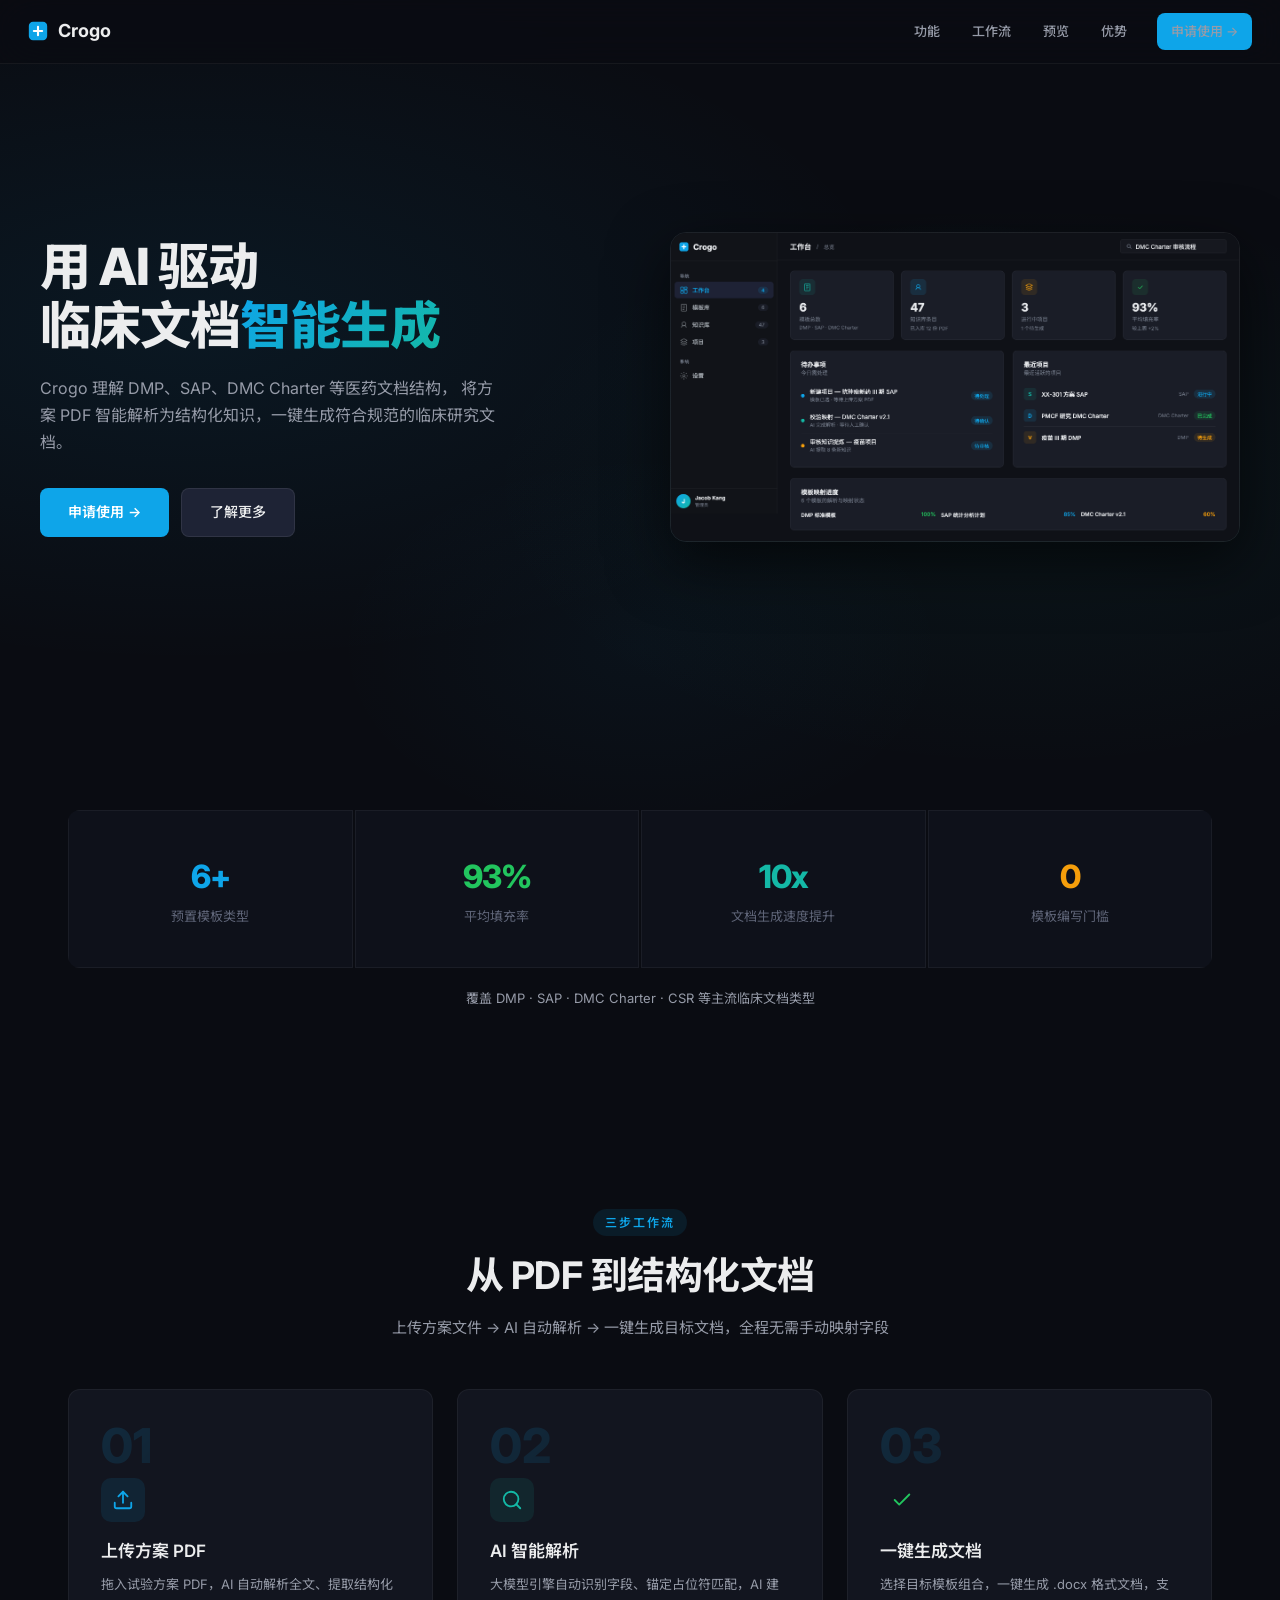
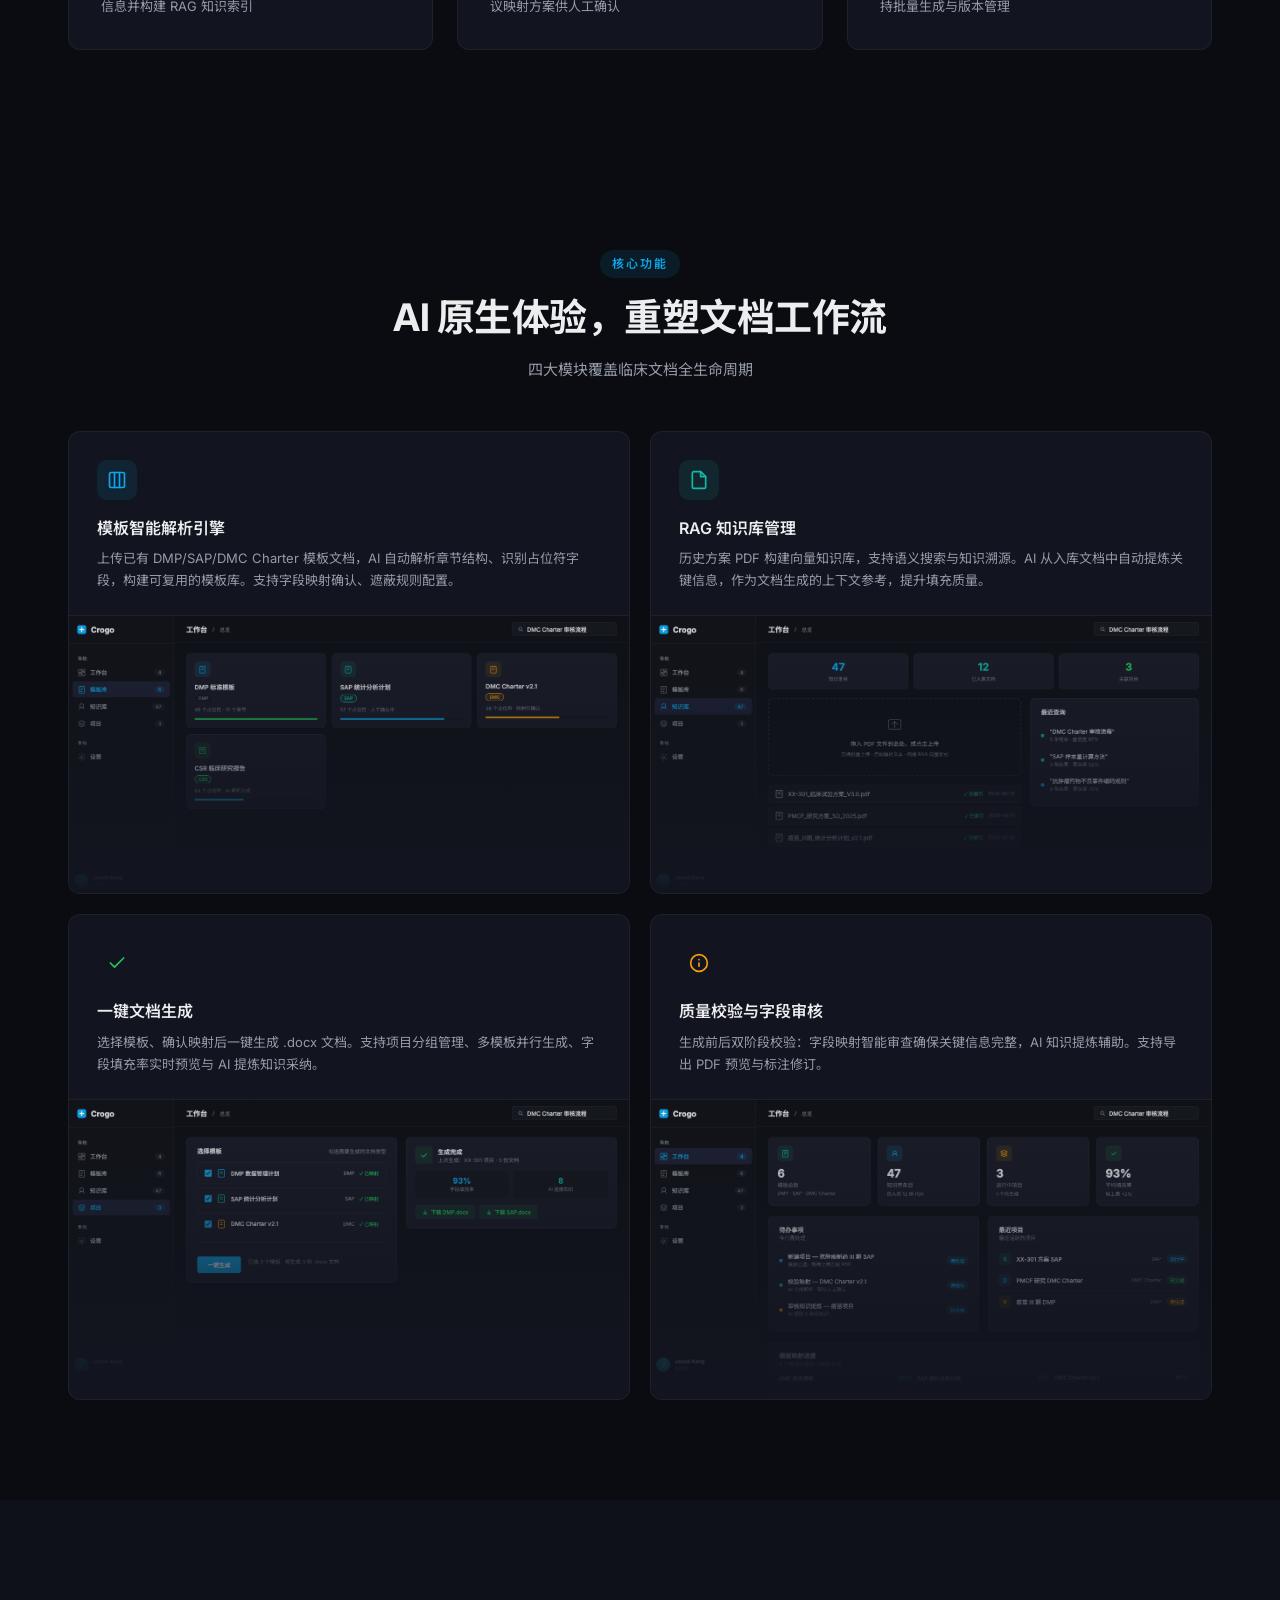
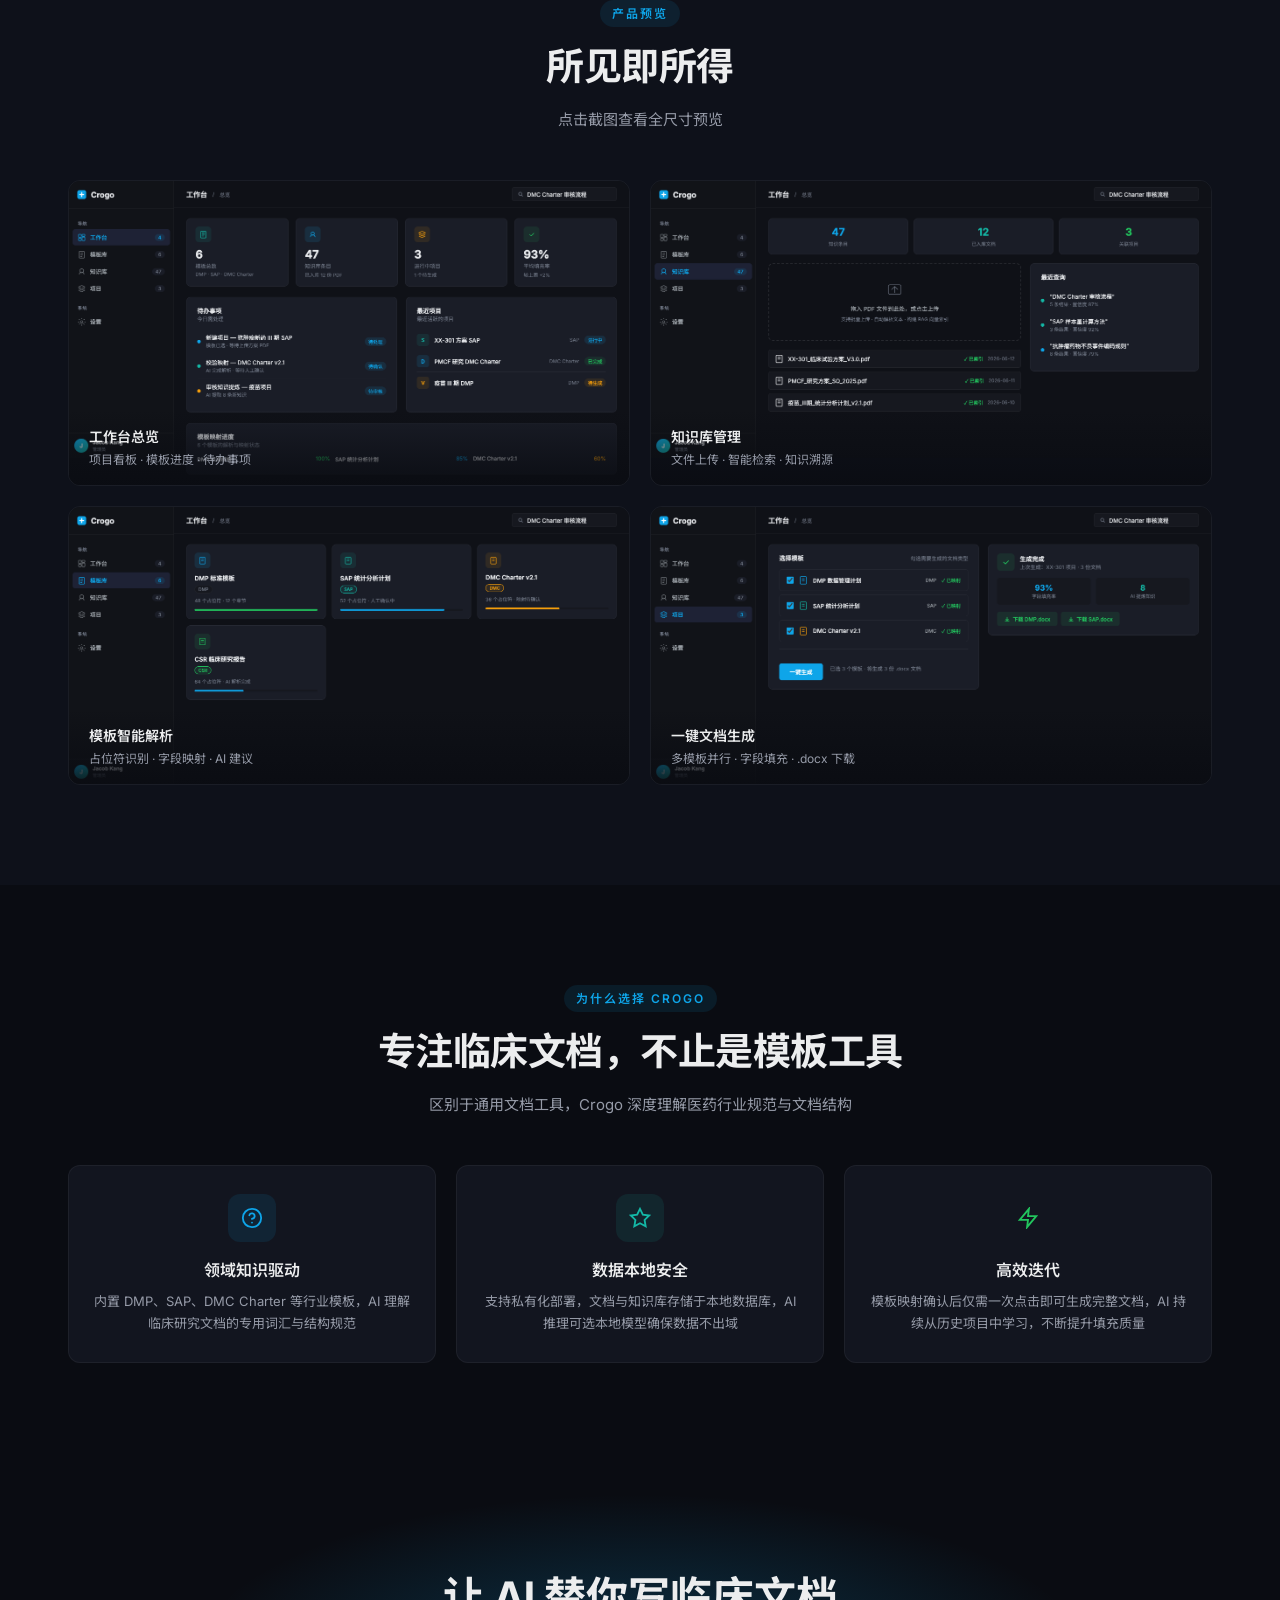
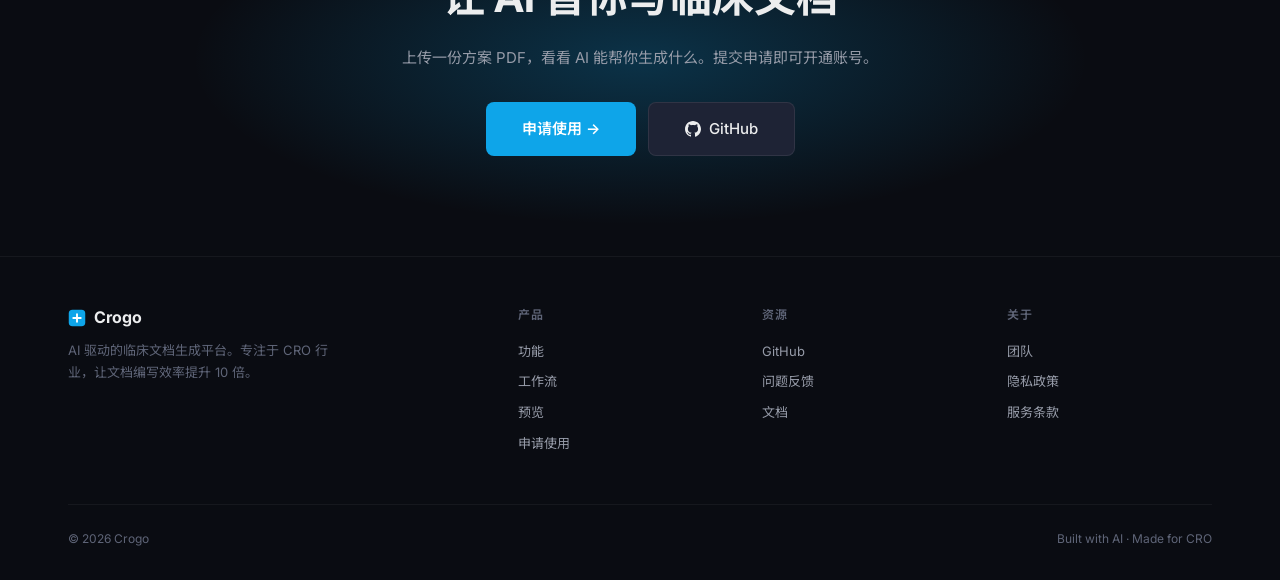
==== commit 3d18ce61: "feat: replace 进入应用/免费使用 with 申请使用 modal (phone + email)" ====
--- a/index.html
+++ b/index.html
@@ -459,6 +459,85 @@
 .delay-2{transition-delay:.2s}
 .delay-3{transition-delay:.3s}
 .delay-4{transition-delay:.4s}
+
+/* ── Apply Modal ── */
+.modal-overlay{
+  display:none;
+  position:fixed;inset:0;z-index:999;
+  background:rgba(0,0,0,.75);
+  backdrop-filter:blur(8px);
+  align-items:center;justify-content:center;
+  padding:20px;
+}
+.modal-overlay.show{display:flex}
+.modal{
+  background:var(--bg-card);
+  border:1px solid var(--border-light);
+  border-radius:var(--radius-lg);
+  padding:40px 36px 32px;
+  width:100%;max-width:420px;
+  position:relative;
+  animation:modalIn .3s var(--ease);
+}
+@keyframes modalIn{
+  from{opacity:0;transform:scale(.95) translateY(10px)}
+  to{opacity:1;transform:scale(1) translateY(0)}
+}
+.modal-close{
+  position:absolute;top:16px;right:16px;
+  width:32px;height:32px;
+  border-radius:8px;
+  border:none;background:transparent;
+  color:var(--text-ter);cursor:pointer;
+  display:flex;align-items:center;justify-content:center;
+  transition:.15s;
+}
+.modal-close:hover{background:var(--bg-hover);color:var(--text)}
+.modal-icon{
+  width:48px;height:48px;
+  border-radius:12px;
+  background:var(--accent-soft);
+  color:var(--accent);
+  display:flex;align-items:center;justify-content:center;
+  margin-bottom:16px;
+}
+.modal h3{font-size:20px;font-weight:700;margin-bottom:6px}
+.modal .modal-desc{font-size:14px;color:var(--text-sec);margin-bottom:28px;line-height:1.6}
+.form-group{margin-bottom:18px}
+.form-group label{
+  display:block;font-size:13px;font-weight:500;
+  color:var(--text);margin-bottom:6px;
+}
+.form-group input{
+  width:100%;padding:10px 14px;
+  background:var(--bg);border:1px solid var(--border-light);
+  border-radius:var(--radius-sm);color:var(--text);
+  font-size:14px;font-family:inherit;
+  transition:.2s;
+  outline:none;
+}
+.form-group input:focus{border-color:var(--accent);box-shadow:0 0 0 3px var(--accent-glow)}
+.form-group input::placeholder{color:var(--text-ter)}
+.modal .btn-submit{
+  width:100%;padding:12px;
+  background:var(--accent);color:#fff;
+  border:none;border-radius:var(--radius-sm);
+  font-size:14px;font-weight:600;
+  cursor:pointer;transition:.2s;
+  margin-top:4px;
+}
+.modal .btn-submit:hover{background:var(--accent-dark);box-shadow:0 0 20px var(--accent-glow)}
+.modal .btn-submit:disabled{opacity:.5;cursor:not-allowed}
+.modal-success{display:none;text-align:center;padding:20px 0}
+.modal-success.show{display:block}
+.modal-success .check{
+  width:56px;height:56px;border-radius:50%;
+  background:var(--teal-soft);color:var(--teal);
+  display:flex;align-items:center;justify-content:center;
+  margin:0 auto 16px;
+}
+.modal-success h4{font-size:18px;font-weight:700;margin-bottom:6px}
+.modal-success p{font-size:13px;color:var(--text-sec);line-height:1.6}
 </style>
 </head>
 <body>
@@ -478,7 +557,7 @@
     <a href="#screenshots">预览</a>
     <a href="#advantages">优势</a>
     <span style="width:8px"></span>
-    <a href="/app" class="nav-cta">进入应用 →</a>
+    <a href="javascript:void(0)" onclick="openApplyModal()" class="nav-cta">申请使用 →</a>
   </div>
 </nav>
 
@@ -495,8 +574,8 @@
         将方案 PDF 智能解析为结构化知识，一键生成符合规范的临床研究文档。
       </p>
       <div class="hero-btns">
-        <a href="/app" class="btn-primary">
-          免费使用 →
+        <a href="javascript:void(0)" onclick="openApplyModal()" class="btn-primary">
+          申请使用 →
         </a>
         <a href="#features" class="btn-secondary">
           了解更多
@@ -691,10 +770,10 @@
 <div class="cta-section">
   <div class="container" style="position:relative;z-index:1">
     <h2 class="cta-title">让 AI 替你写临床文档</h2>
-    <p class="cta-desc">上传一份方案 PDF，看看 AI 能帮你生成什么。免费使用，无需注册。</p>
+    <p class="cta-desc">上传一份方案 PDF，看看 AI 能帮你生成什么。提交申请即可开通账号。</p>
     <div class="cta-btns">
-      <a href="/app" class="btn-primary" style="padding:14px 36px;font-size:15px">
-        立即体验 →
+      <a href="javascript:void(0)" onclick="openApplyModal()" class="btn-primary" style="padding:14px 36px;font-size:15px">
+        申请使用 →
       </a>
       <a href="https://github.com/jacobatxa/crogo" target="_blank" rel="noopener" class="btn-secondary" style="padding:14px 36px;font-size:15px">
         <svg width="16" height="16" viewBox="0 0 24 24" fill="currentColor"><path d="M12 0C5.37 0 0 5.37 0 12c0 5.3 3.44 9.8 8.2 11.4.6.1.82-.26.82-.58v-2.17c-3.34.73-4.04-1.42-4.04-1.42-.54-1.38-1.33-1.75-1.33-1.75-1.09-.75.08-.73.08-.73 1.2.08 1.83 1.23 1.83 1.23 1.07 1.83 2.8 1.3 3.48 1 .1-.78.42-1.3.76-1.6-2.66-.3-5.46-1.33-5.46-5.93 0-1.32.47-2.39 1.23-3.23-.12-.3-.54-1.52.12-3.16 0 0 1.01-.32 3.3 1.23.96-.27 1.98-.4 3-.4s2.04.13 3 .4c2.3-1.55 3.3-1.23 3.3-1.23.66 1.64.24 2.86.12 3.16.76.84 1.23 1.91 1.23 3.23 0 4.6-2.8 5.63-5.48 5.93.43.37.82 1.1.82 2.22v3.29c0 .32.22.7.83.58C20.56 21.8 24 17.3 24 12 24 5.37 18.63 0 12 0z"/></svg>
@@ -723,7 +802,7 @@
         <a href="#features">功能</a>
         <a href="#workflow">工作流</a>
         <a href="#screenshots">预览</a>
-        <a href="/app">应用</a>
+        <a href="javascript:void(0)" onclick="openApplyModal()">申请使用</a>
       </div>
       <div class="footer-col">
         <h4>资源</h4>
@@ -748,6 +827,38 @@
 <!-- ═══ Lightbox ═══ -->
 <div class="lightbox" id="lightbox" onclick="closeLightbox()">
   <img id="lightboxImg" src="" alt="预览">
+</div>
+
+<!-- ═══ Apply Modal ═══ -->
+<div class="modal-overlay" id="applyModal" onclick="if(event.target===this)closeApplyModal()">
+  <div class="modal">
+    <button class="modal-close" onclick="closeApplyModal()">
+      <svg width="16" height="16" viewBox="0 0 24 24" fill="none" stroke="currentColor" stroke-width="2.5" stroke-linecap="round"><line x1="18" y1="6" x2="6" y2="18"/><line x1="6" y1="6" x2="18" y2="18"/></svg>
+    </button>
+    <div class="modal-icon">
+      <svg width="22" height="22" viewBox="0 0 24 24" fill="none" stroke="currentColor" stroke-width="2" stroke-linecap="round" stroke-linejoin="round"><path d="M21 15v4a2 2 0 01-2 2H5a2 2 0 01-2-2v-4"/><polyline points="7 10 12 15 17 10"/><line x1="12" y1="15" x2="12" y2="3"/></svg>
+    </div>
+    <h3>申请使用 Crogo</h3>
+    <p class="modal-desc">填写联系方式，我们将在 24 小时内为您开通账号。</p>
+    <div id="applyForm">
+      <div class="form-group">
+        <label>手机号码</label>
+        <input type="tel" id="applyPhone" placeholder="请输入手机号" autocomplete="tel">
+      </div>
+      <div class="form-group">
+        <label>邮箱地址</label>
+        <input type="email" id="applyEmail" placeholder="请输入邮箱" autocomplete="email">
+      </div>
+      <button class="btn-submit" onclick="submitApply()">提交申请</button>
+    </div>
+    <div class="modal-success" id="applySuccess">
+      <div class="check">
+        <svg width="24" height="24" viewBox="0 0 24 24" fill="none" stroke="currentColor" stroke-width="2.5" stroke-linecap="round" stroke-linejoin="round"><polyline points="20 6 9 17 4 12"/></svg>
+      </div>
+      <h4>申请已提交</h4>
+      <p>我们会尽快联系您，开通账号后将以邮件和短信通知。</p>
+    </div>
+  </div>
 </div>
 
 <script>
@@ -768,6 +879,29 @@
   });
 }, {threshold:.1, rootMargin:'0px 0px -40px 0px'});
 document.querySelectorAll('.fade-up').forEach(el => observer.observe(el));
+
+// Apply Modal
+function openApplyModal(){
+  document.getElementById('applyModal').classList.add('show');
+  document.body.style.overflow = 'hidden';
+  document.getElementById('applyForm').style.display = '';
+  document.getElementById('applySuccess').classList.remove('show');
+  document.getElementById('applyPhone').value = '';
+  document.getElementById('applyEmail').value = '';
+}
+function closeApplyModal(){
+  document.getElementById('applyModal').classList.remove('show');
+  document.body.style.overflow = '';
+}
+function submitApply(){
+  const phone = document.getElementById('applyPhone').value.trim();
+  const email = document.getElementById('applyEmail').value.trim();
+  if(!phone && !email){alert('请至少填写手机号或邮箱');return}
+  // In production: POST to /api/apply
+  document.getElementById('applyForm').style.display = 'none';
+  document.getElementById('applySuccess').classList.add('show');
+  setTimeout(closeApplyModal, 3000);
+}
 </script>
 </body>
 </html>
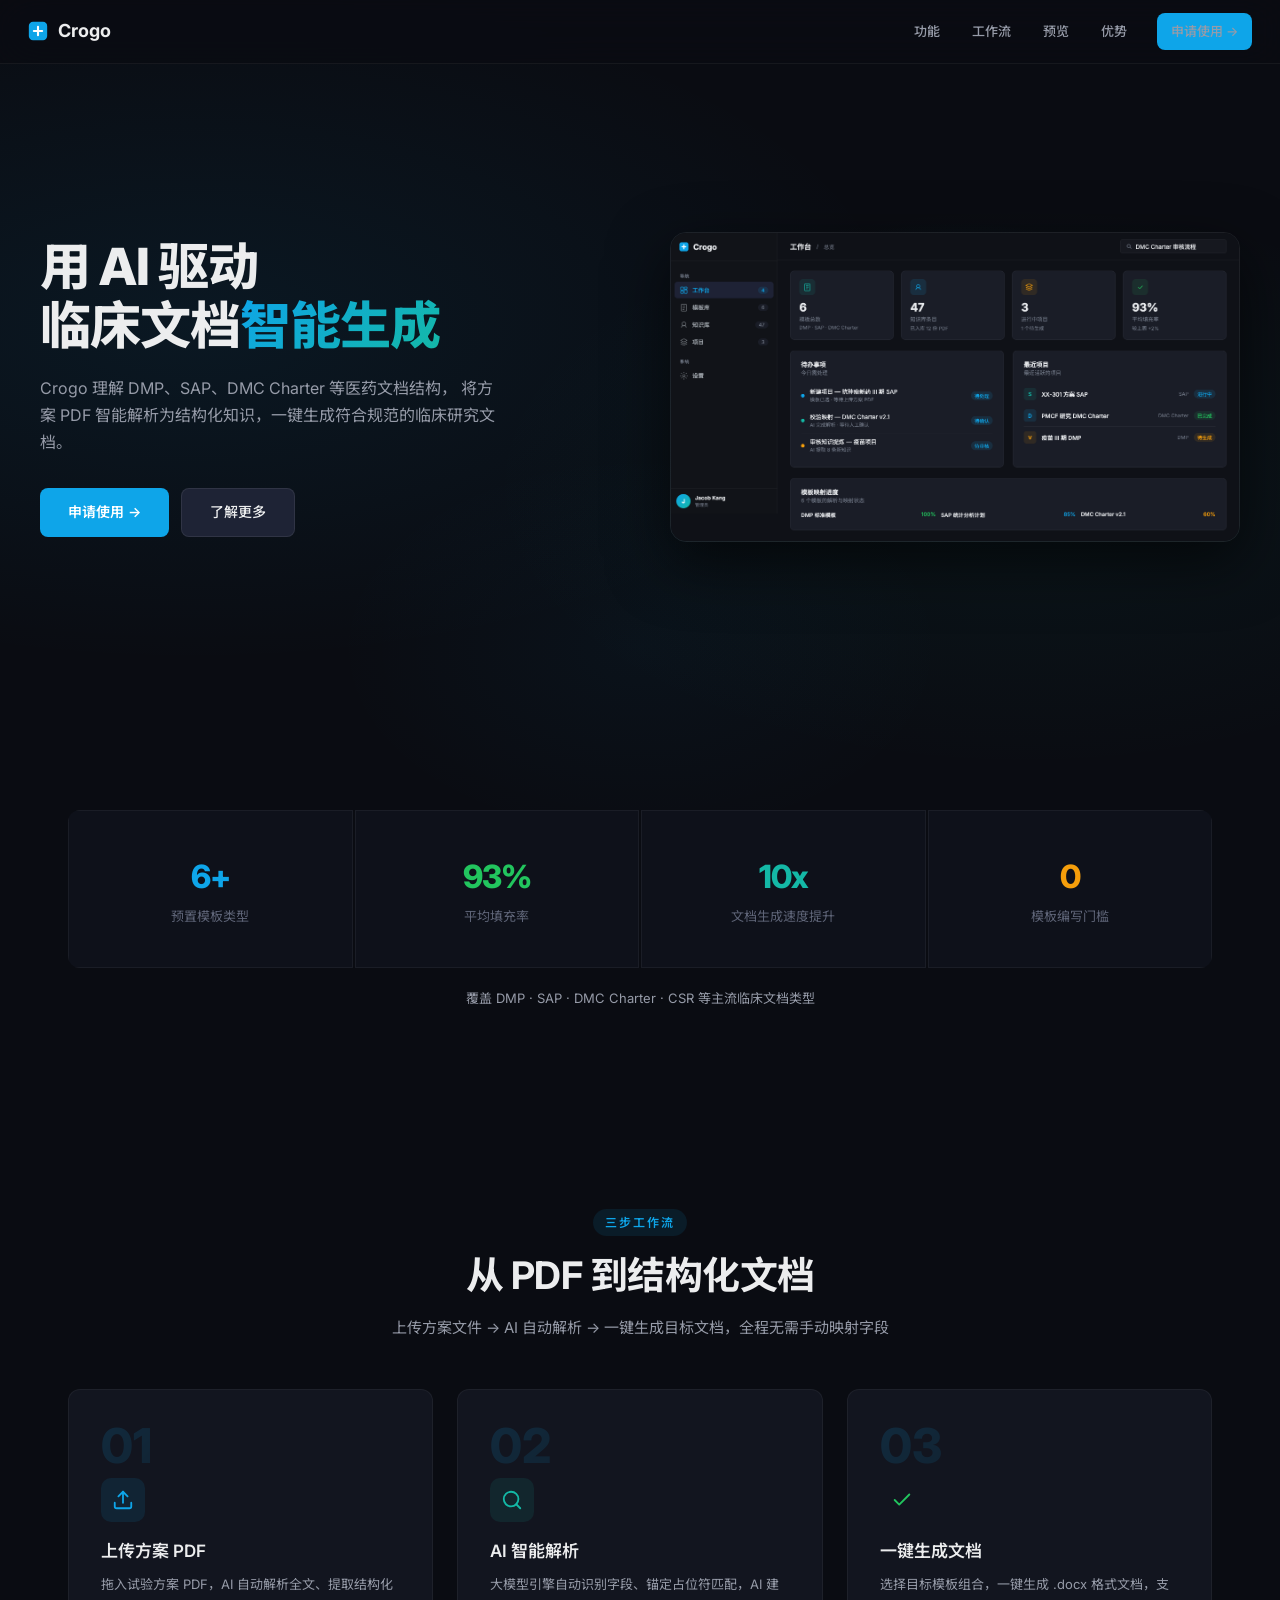
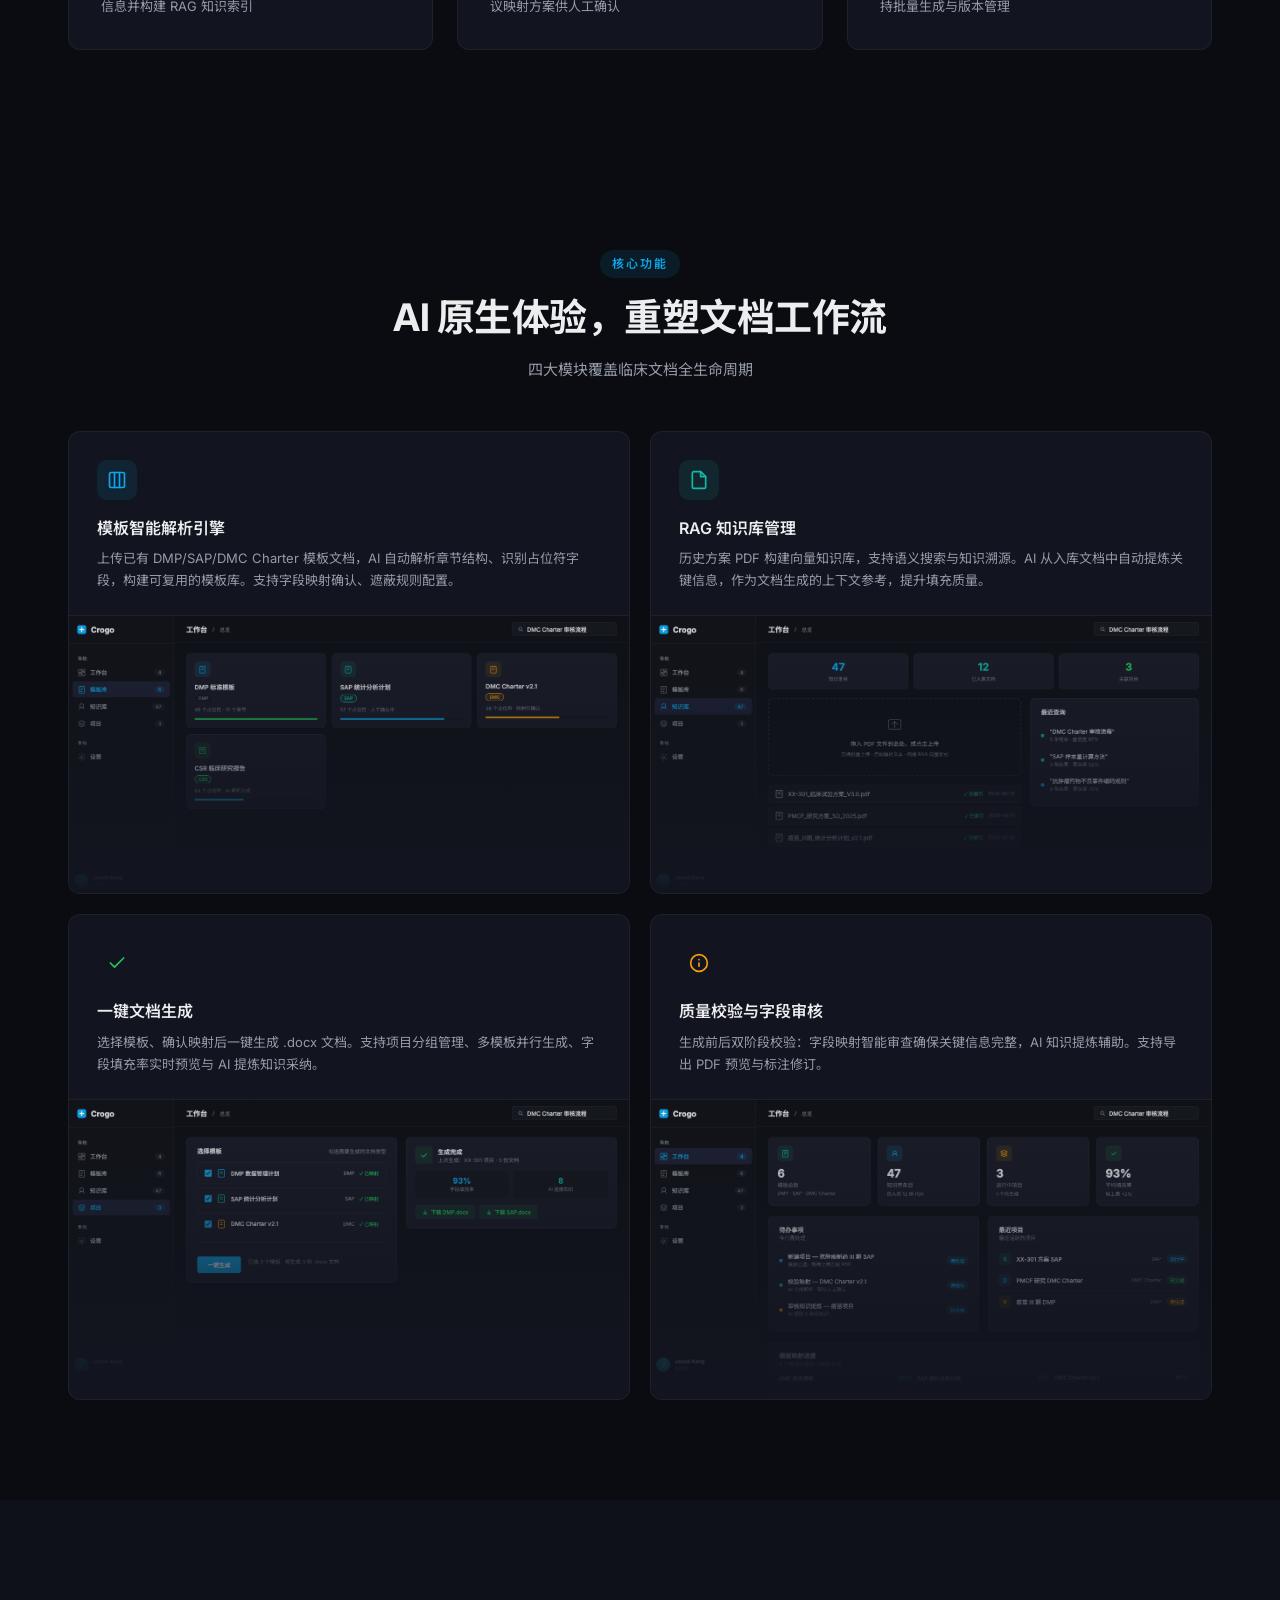
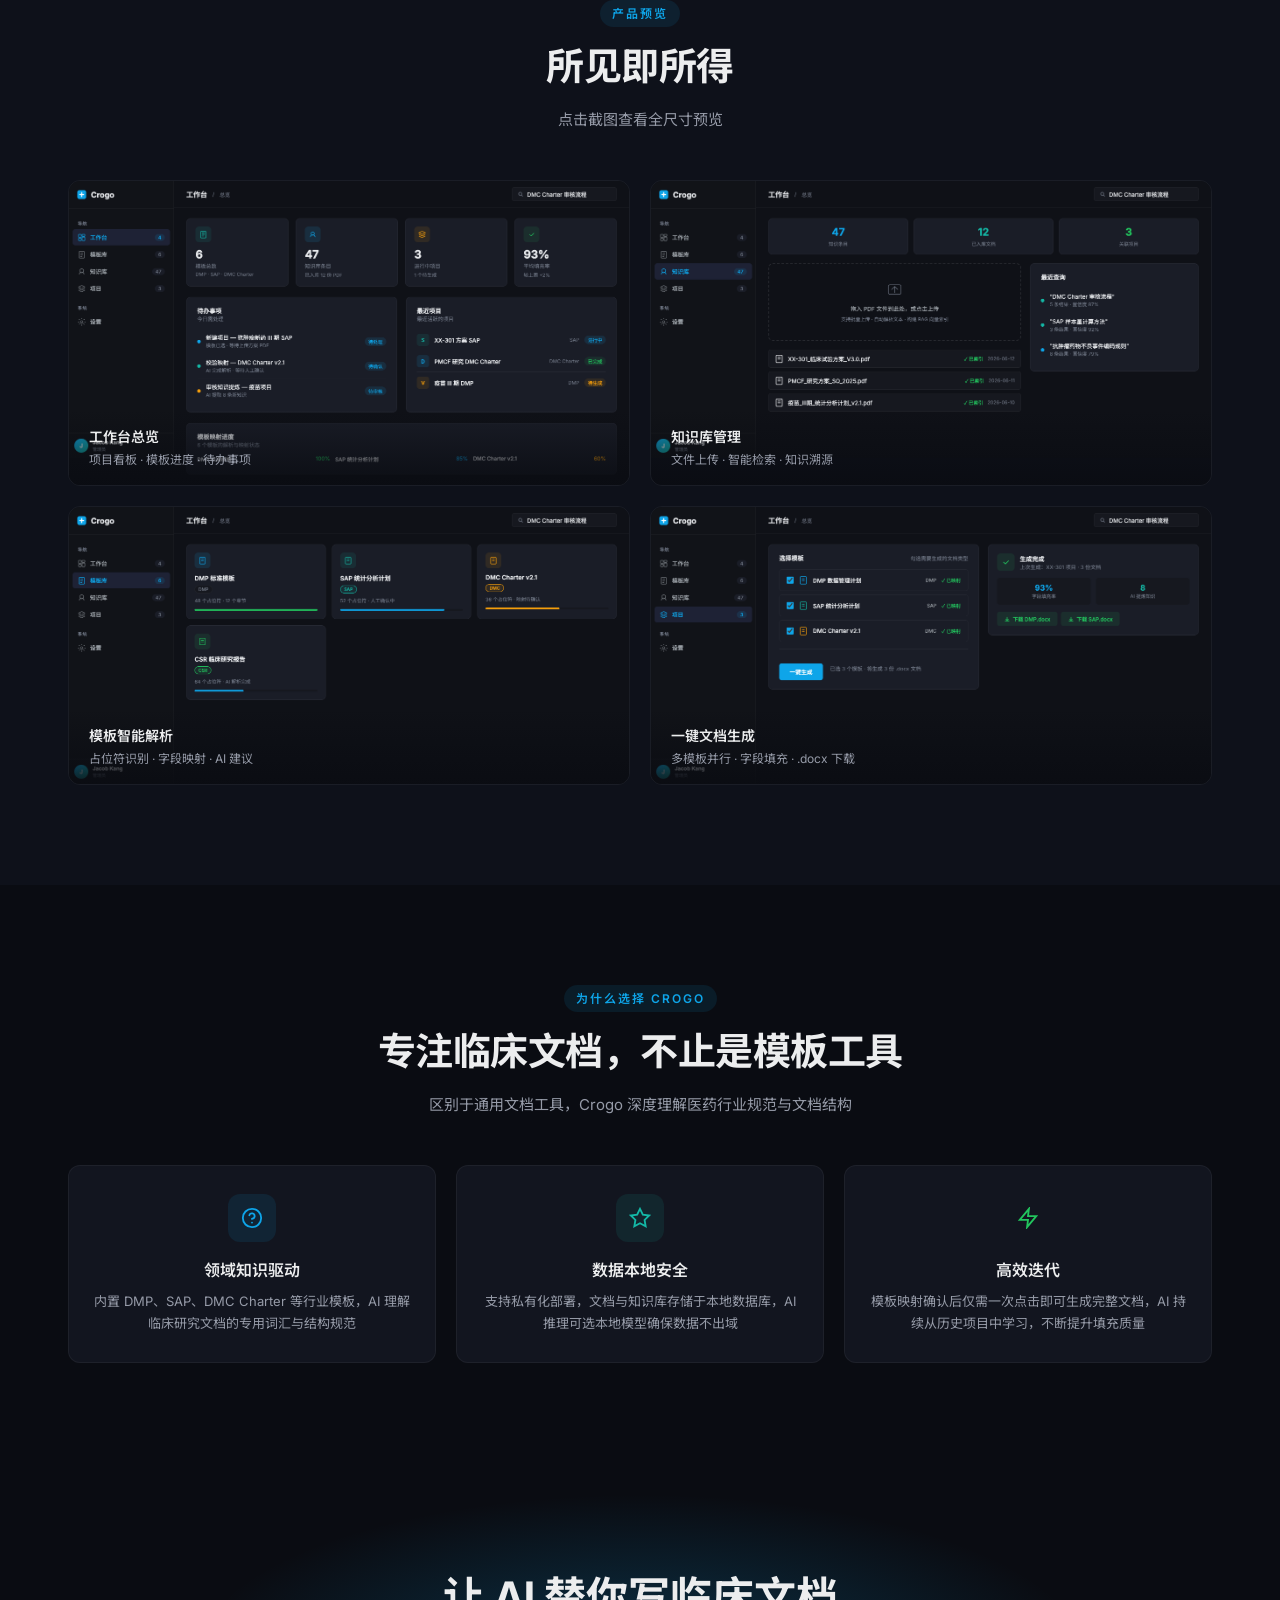
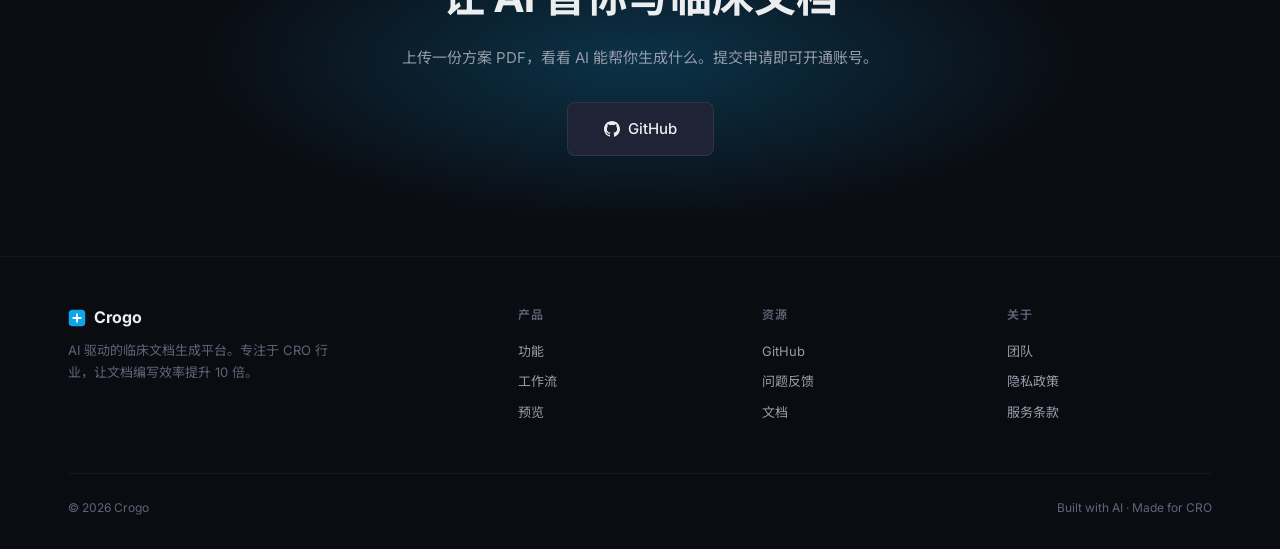
==== commit b283c633: "simplify: keep only 2 申请使用 entries (nav + hero)" ====
--- a/index.html
+++ b/index.html
@@ -772,9 +772,6 @@
     <h2 class="cta-title">让 AI 替你写临床文档</h2>
     <p class="cta-desc">上传一份方案 PDF，看看 AI 能帮你生成什么。提交申请即可开通账号。</p>
     <div class="cta-btns">
-      <a href="javascript:void(0)" onclick="openApplyModal()" class="btn-primary" style="padding:14px 36px;font-size:15px">
-        申请使用 →
-      </a>
       <a href="https://github.com/jacobatxa/crogo" target="_blank" rel="noopener" class="btn-secondary" style="padding:14px 36px;font-size:15px">
         <svg width="16" height="16" viewBox="0 0 24 24" fill="currentColor"><path d="M12 0C5.37 0 0 5.37 0 12c0 5.3 3.44 9.8 8.2 11.4.6.1.82-.26.82-.58v-2.17c-3.34.73-4.04-1.42-4.04-1.42-.54-1.38-1.33-1.75-1.33-1.75-1.09-.75.08-.73.08-.73 1.2.08 1.83 1.23 1.83 1.23 1.07 1.83 2.8 1.3 3.48 1 .1-.78.42-1.3.76-1.6-2.66-.3-5.46-1.33-5.46-5.93 0-1.32.47-2.39 1.23-3.23-.12-.3-.54-1.52.12-3.16 0 0 1.01-.32 3.3 1.23.96-.27 1.98-.4 3-.4s2.04.13 3 .4c2.3-1.55 3.3-1.23 3.3-1.23.66 1.64.24 2.86.12 3.16.76.84 1.23 1.91 1.23 3.23 0 4.6-2.8 5.63-5.48 5.93.43.37.82 1.1.82 2.22v3.29c0 .32.22.7.83.58C20.56 21.8 24 17.3 24 12 24 5.37 18.63 0 12 0z"/></svg>
         GitHub
@@ -802,7 +799,6 @@
         <a href="#features">功能</a>
         <a href="#workflow">工作流</a>
         <a href="#screenshots">预览</a>
-        <a href="javascript:void(0)" onclick="openApplyModal()">申请使用</a>
       </div>
       <div class="footer-col">
         <h4>资源</h4>
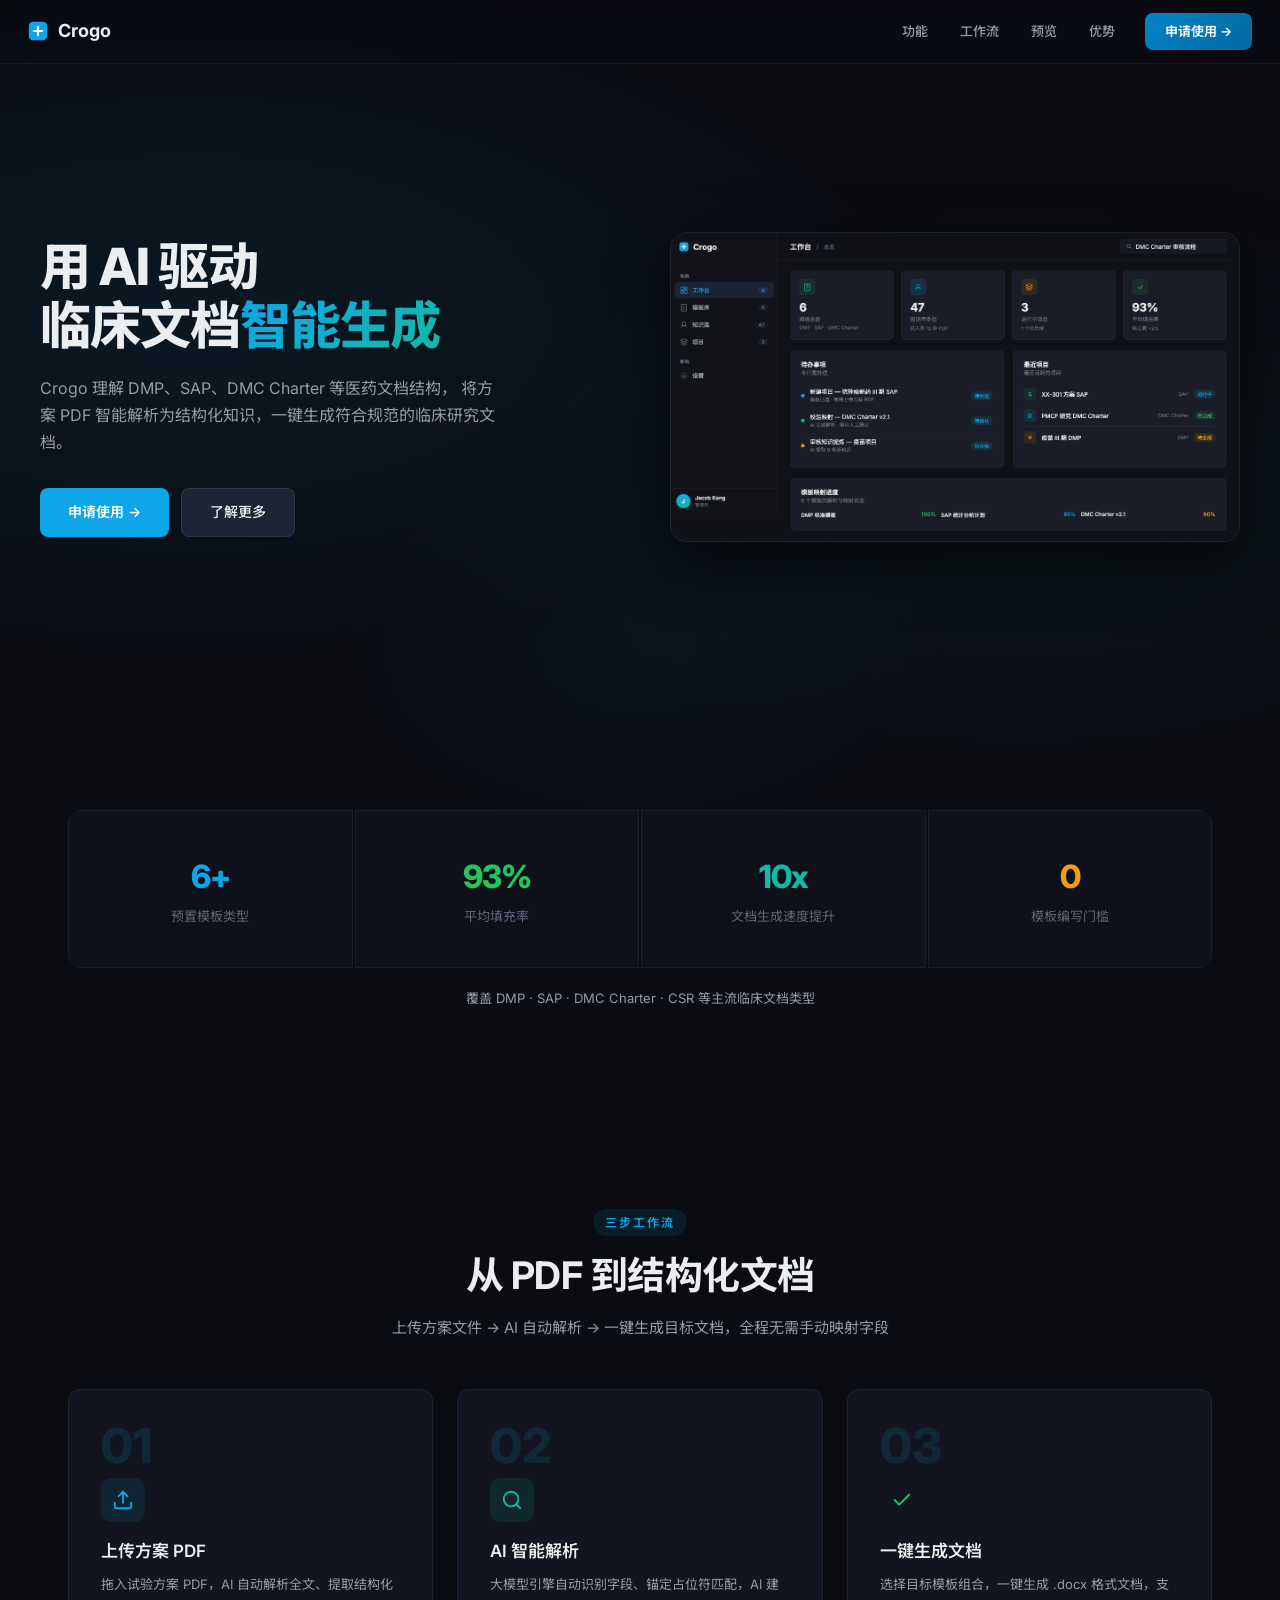
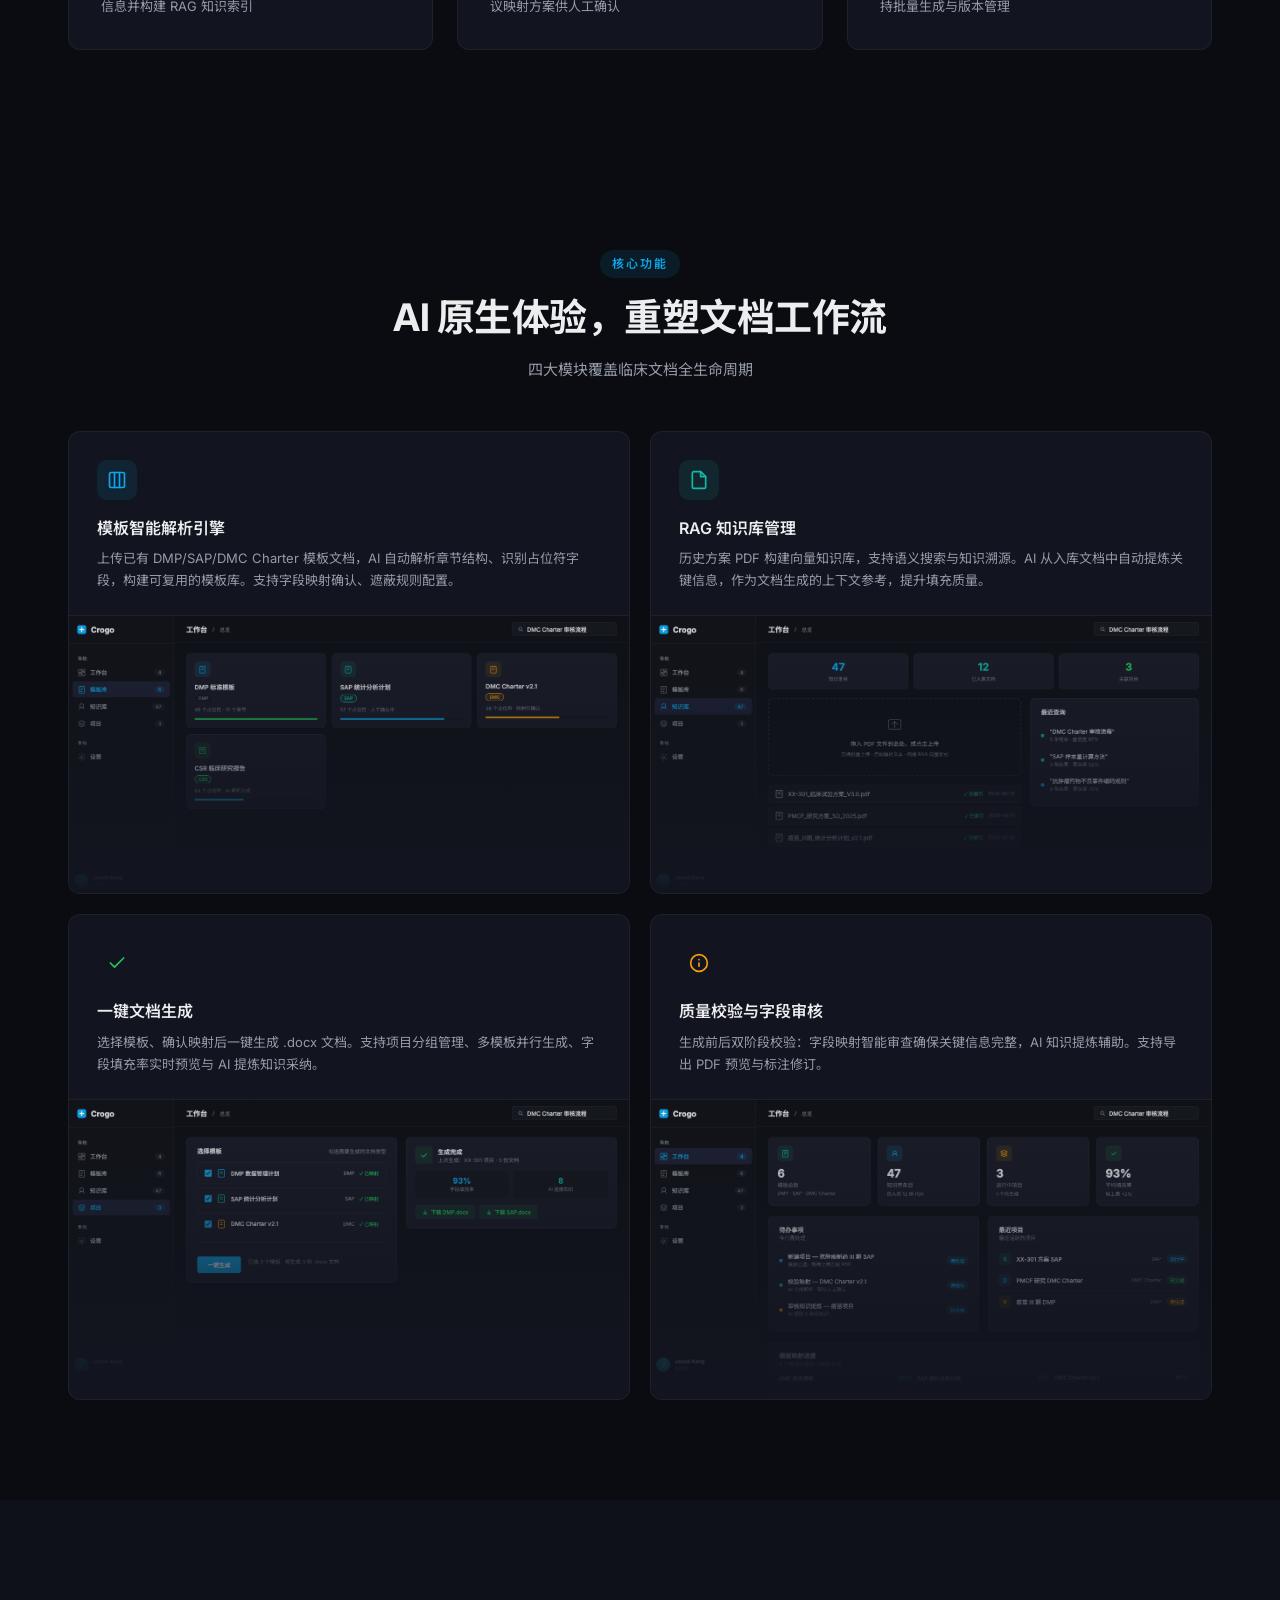
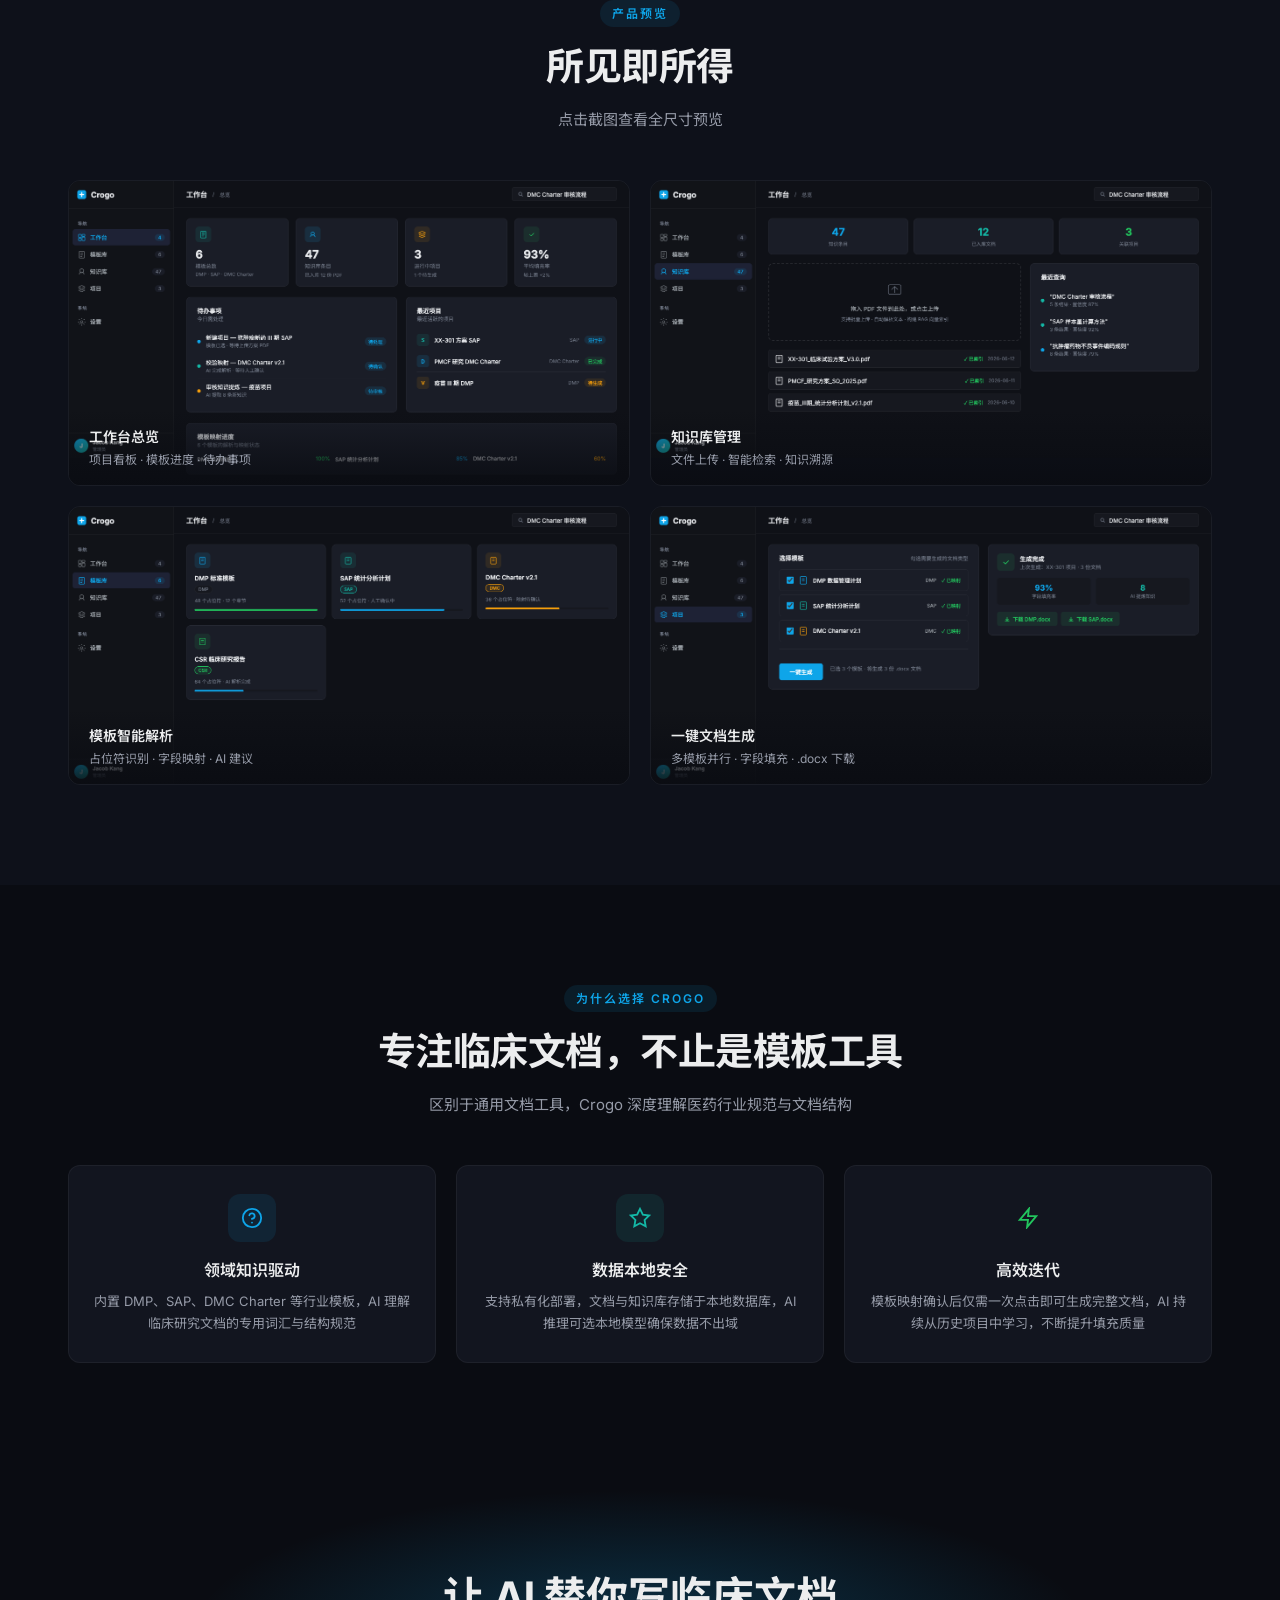
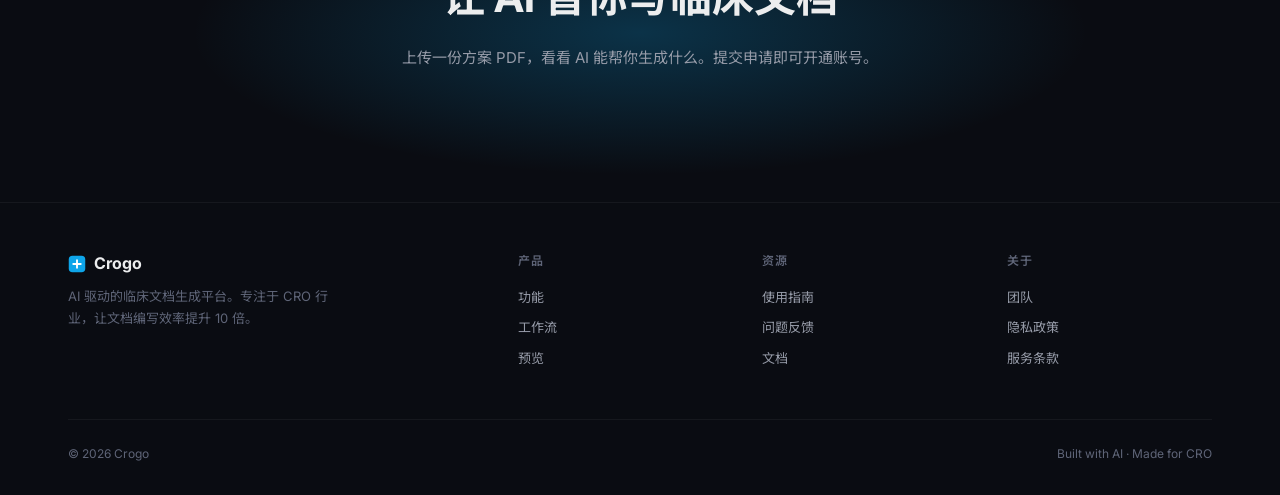
==== commit 60acb186: "fix: remove github links, improve nav-cta button contrast" ====
--- a/index.html
+++ b/index.html
@@ -76,12 +76,12 @@
   transition:.2s var(--ease);
 }
 .nav-links a:hover{color:var(--text);background:var(--bg-hover)}
-.nav-cta{
+.nav-links .nav-cta{
   padding:8px 20px;border-radius:var(--radius-sm);
-  background:var(--accent);color:#fff;font-size:13px;font-weight:600;
+  background:linear-gradient(135deg,#0284c7,#0369a1);color:#fff;font-size:13px;font-weight:600;
   transition:.2s var(--ease);
 }
-.nav-cta:hover{background:var(--accent-dark);box-shadow:0 0 20px var(--accent-glow)}
+.nav-links .nav-cta:hover{background:linear-gradient(135deg,#0369a1,#075985);box-shadow:0 0 20px var(--accent-glow)}
 
 .container{max-width:var(--max-w);margin:0 auto;padding:0 28px}
 
@@ -772,10 +772,6 @@
     <h2 class="cta-title">让 AI 替你写临床文档</h2>
     <p class="cta-desc">上传一份方案 PDF，看看 AI 能帮你生成什么。提交申请即可开通账号。</p>
     <div class="cta-btns">
-      <a href="https://github.com/jacobatxa/crogo" target="_blank" rel="noopener" class="btn-secondary" style="padding:14px 36px;font-size:15px">
-        <svg width="16" height="16" viewBox="0 0 24 24" fill="currentColor"><path d="M12 0C5.37 0 0 5.37 0 12c0 5.3 3.44 9.8 8.2 11.4.6.1.82-.26.82-.58v-2.17c-3.34.73-4.04-1.42-4.04-1.42-.54-1.38-1.33-1.75-1.33-1.75-1.09-.75.08-.73.08-.73 1.2.08 1.83 1.23 1.83 1.23 1.07 1.83 2.8 1.3 3.48 1 .1-.78.42-1.3.76-1.6-2.66-.3-5.46-1.33-5.46-5.93 0-1.32.47-2.39 1.23-3.23-.12-.3-.54-1.52.12-3.16 0 0 1.01-.32 3.3 1.23.96-.27 1.98-.4 3-.4s2.04.13 3 .4c2.3-1.55 3.3-1.23 3.3-1.23.66 1.64.24 2.86.12 3.16.76.84 1.23 1.91 1.23 3.23 0 4.6-2.8 5.63-5.48 5.93.43.37.82 1.1.82 2.22v3.29c0 .32.22.7.83.58C20.56 21.8 24 17.3 24 12 24 5.37 18.63 0 12 0z"/></svg>
-        GitHub
-      </a>
     </div>
   </div>
 </div>
@@ -802,9 +798,9 @@
       </div>
       <div class="footer-col">
         <h4>资源</h4>
-        <a href="https://github.com/jacobatxa/crogo" target="_blank" rel="noopener">GitHub</a>
-        <a href="https://github.com/jacobatxa/crogo/issues" target="_blank" rel="noopener">问题反馈</a>
-        <a href="https://github.com/jacobatxa/crogo#readme" target="_blank" rel="noopener">文档</a>
+        <a href="#features">使用指南</a>
+        <a href="javascript:void(0)" onclick="openApplyModal()">问题反馈</a>
+        <a href="#workflow">文档</a>
       </div>
       <div class="footer-col">
         <h4>关于</h4>
